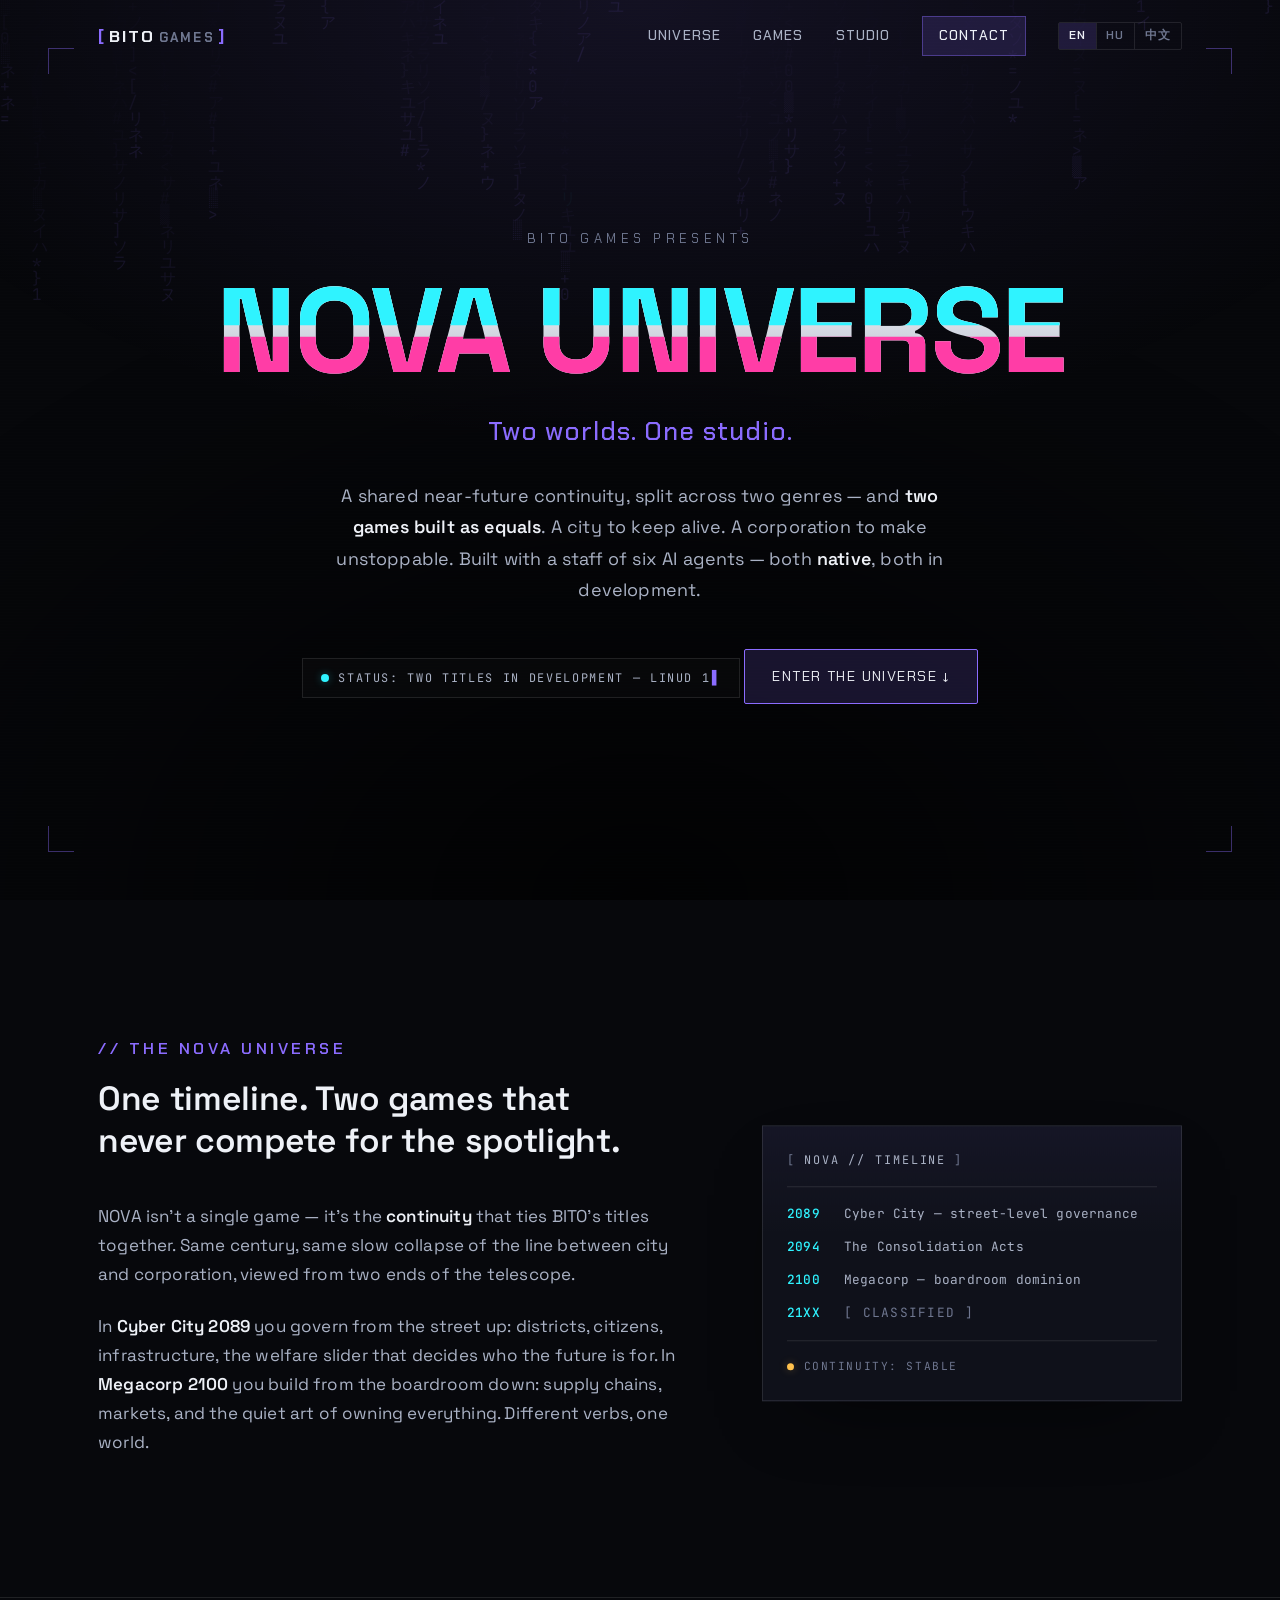
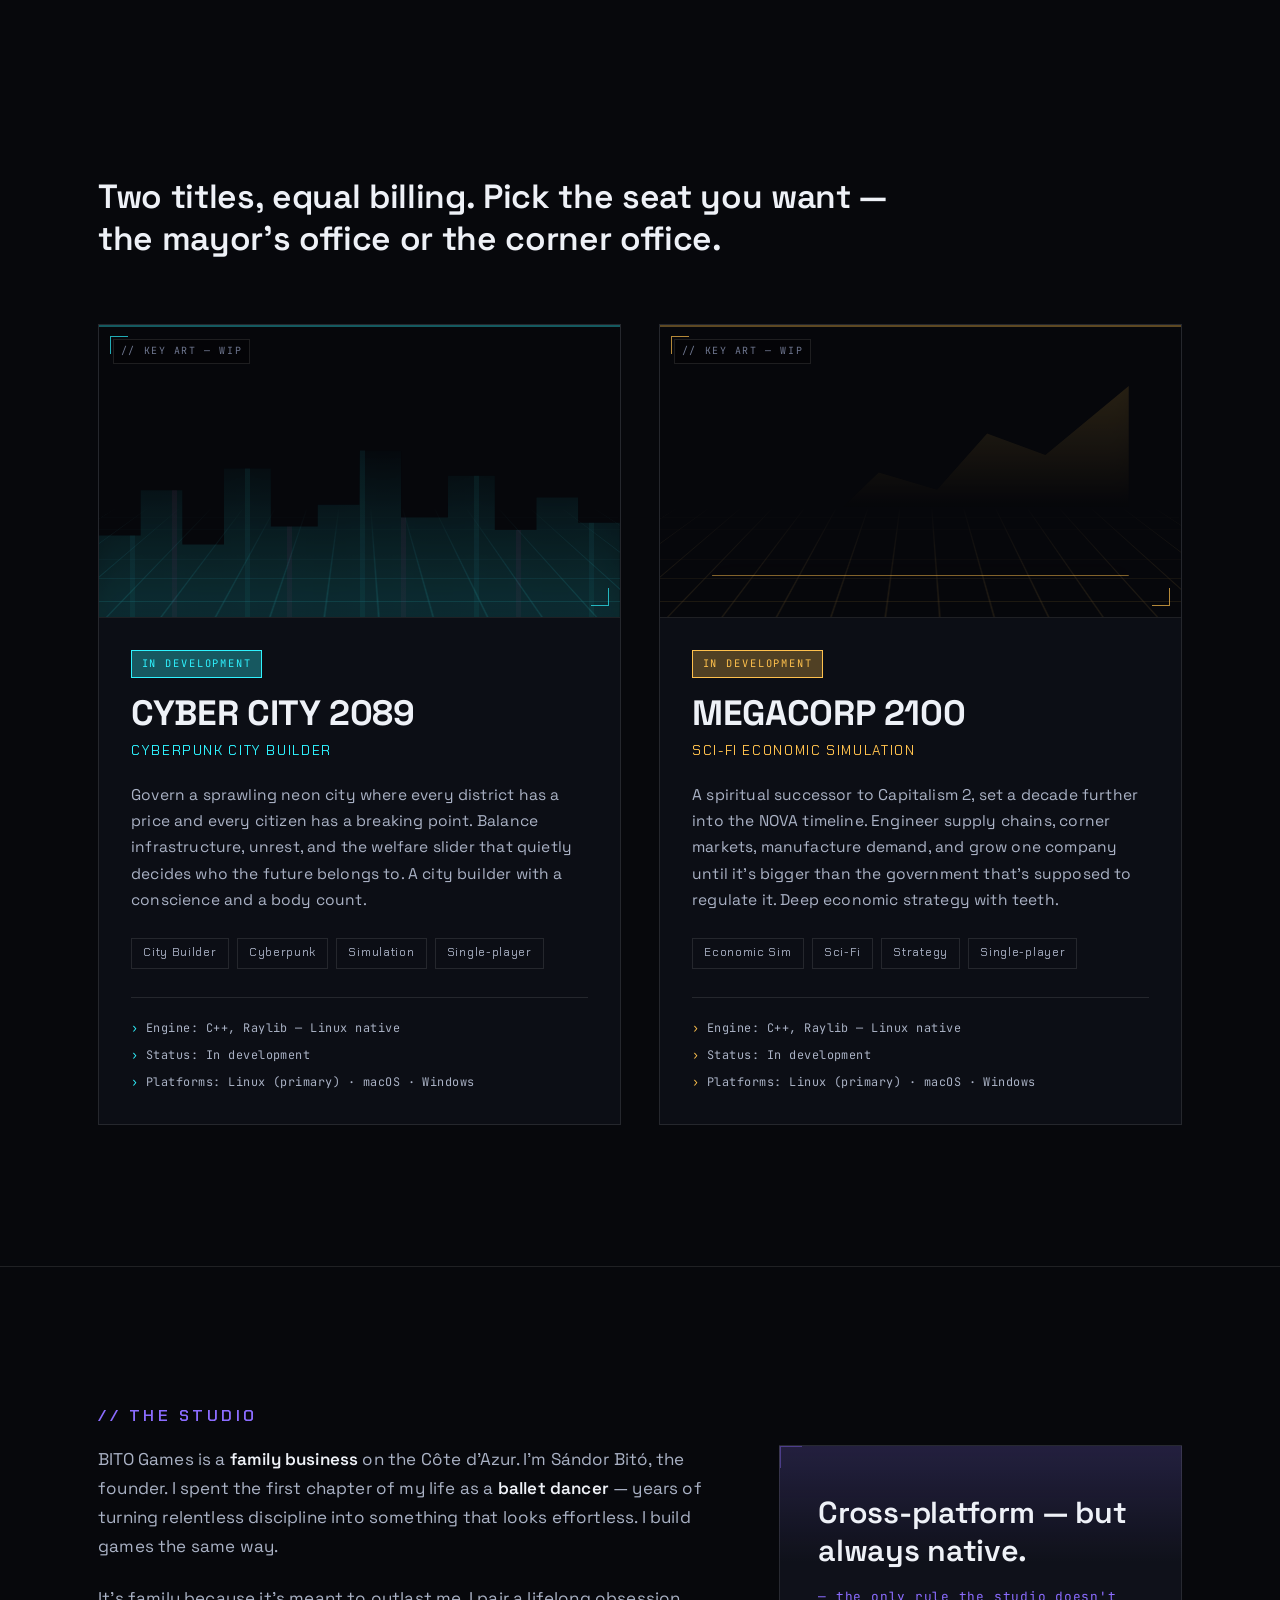
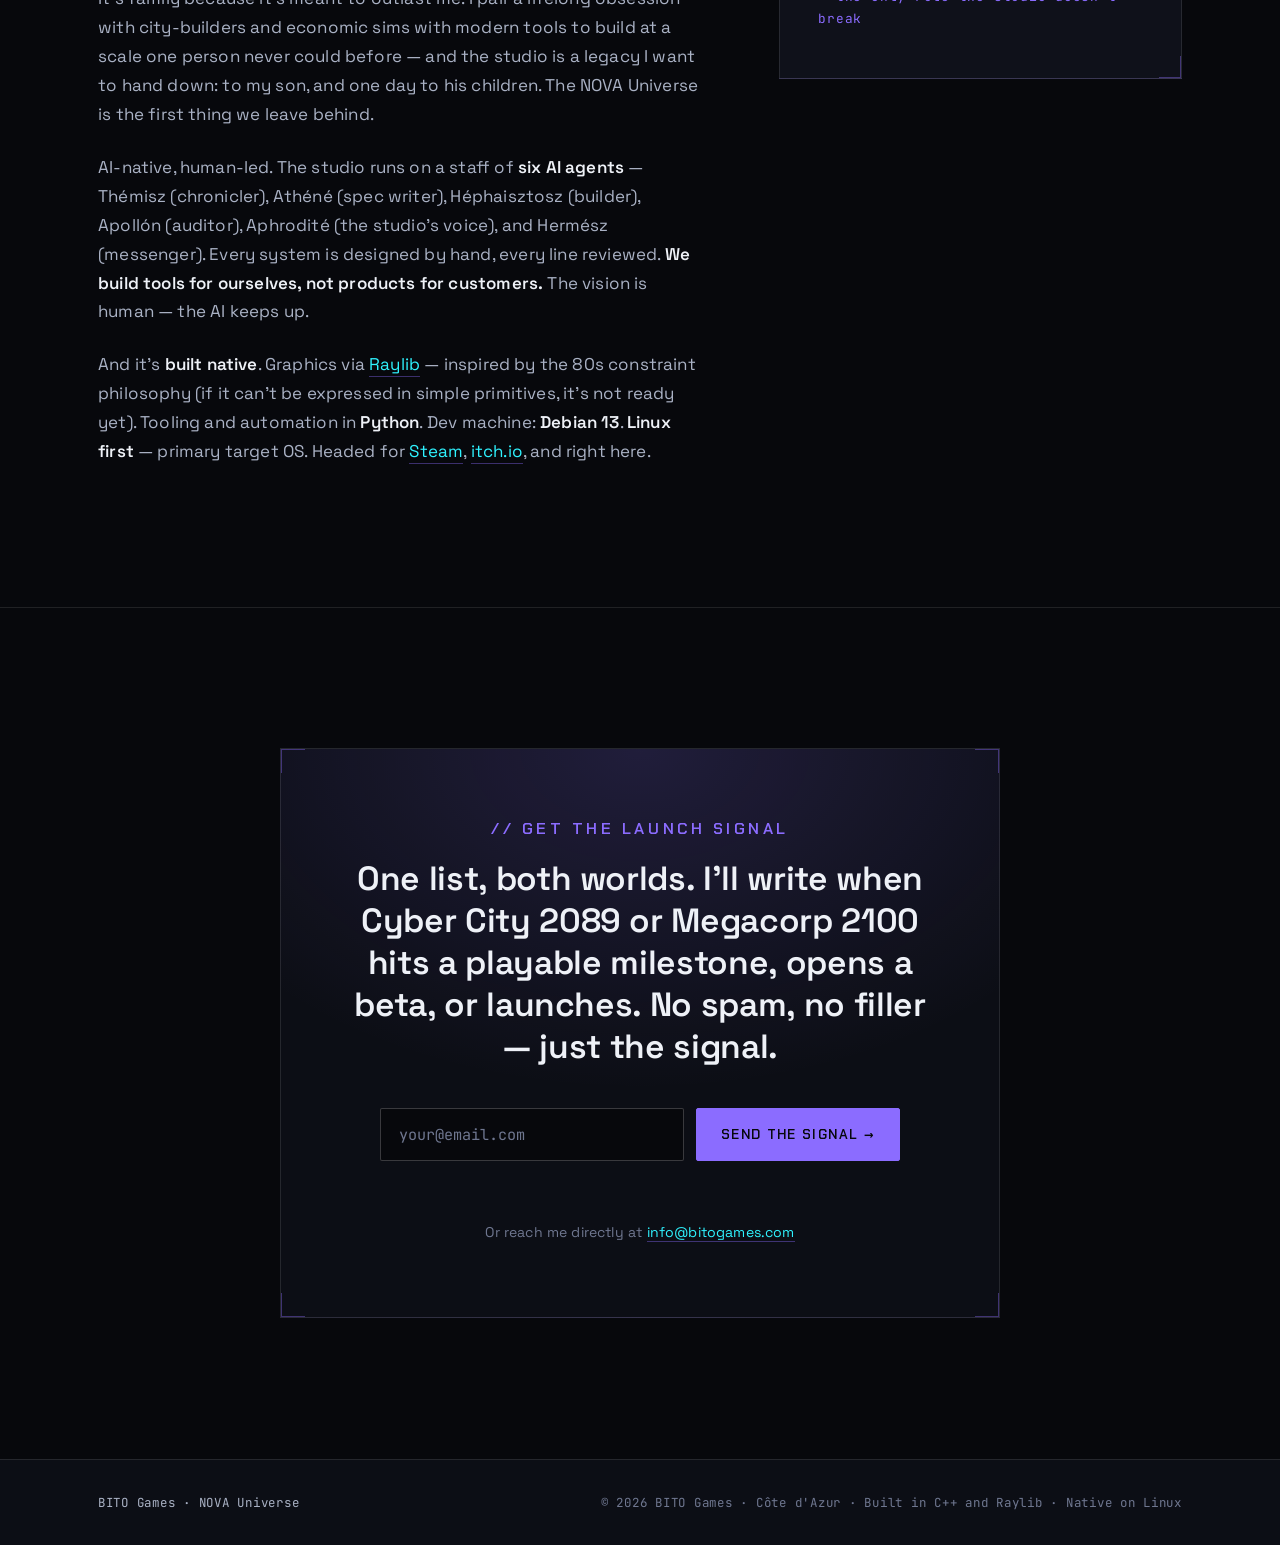
==== index.html @ 49ae8591 "v3: website copy refresh — Godot→Raylib/C++, AI staff, Linux-first, 3 languages. Aphrodité copy + Th" ====
<!DOCTYPE html>
<html lang="en">
<head>
  <meta charset="UTF-8">
  <meta name="viewport" content="width=device-width, initial-scale=1.0">
  <meta name="color-scheme" content="dark">
  <meta name="theme-color" content="#07080c">

  <title data-i18n="page.title">BITO Games — NOVA Universe · native city-building &amp; economic sims</title>
  <meta name="description" data-i18n="page.desc" data-i18n-attr="content:page.desc" content="BITO Games is a solo indie studio on the Côte d'Azur building the NOVA Universe — two near-future strategy games in development: Cyber City 2089, a cyberpunk city builder, and Megacorp 2100, a sci-fi economic simulation. Native for Linux and macOS, built in Godot.">

  <!-- Open Graph / social -->
  <meta property="og:type" content="website">
  <meta property="og:title" content="BITO Games — NOVA Universe">
  <meta property="og:description" content="Two near-future strategy games in development: Cyber City 2089 and Megacorp 2100. Native for Linux and macOS, built in Godot.">
  <meta property="og:locale" content="en">
  <meta name="twitter:card" content="summary_large_image">

  <!-- Fonts: Space Grotesk (display/body) + Chakra Petch (tech accents) + JetBrains Mono (data) -->
  <link rel="preconnect" href="https://fonts.googleapis.com">
  <link rel="preconnect" href="https://fonts.gstatic.com" crossorigin>
  <link href="https://fonts.googleapis.com/css2?family=Space+Grotesk:wght@400;500;600;700&family=Chakra+Petch:wght@400;500;600;700&family=JetBrains+Mono:wght@400;500;700&display=swap" rel="stylesheet">

  <link rel="stylesheet" href="style.css">
</head>
<body>
  <!-- Ambient matrix-rain canvas: low-opacity texture, gated by reduced-motion -->
  <canvas id="matrix-canvas" aria-hidden="true"></canvas>
  <div class="scanlines" aria-hidden="true"></div>
  <div class="vignette" aria-hidden="true"></div>

  <a class="skip-link" href="#games">Skip to games</a>

  <!-- ============================ NAV ============================ -->
  <header class="nav" id="nav">
    <div class="nav__inner">
      <a class="nav__brand" href="#top" aria-label="BITO Games — home">
        <span class="nav__brand-bracket">[</span><span class="nav__brand-name">BITO</span><span class="nav__brand-sub">GAMES</span><span class="nav__brand-bracket">]</span>
      </a>

      <nav class="nav__links" aria-label="Primary">
        <a href="#universe" data-i18n="nav.universe">Universe</a>
        <a href="#games" data-i18n="nav.games">Games</a>
        <a href="#studio" data-i18n="nav.studio">Studio</a>
        <a href="#contact" class="nav__cta" data-i18n="nav.contact">Contact</a>

        <div class="lang-switch" role="group" aria-label="Language">
          <button type="button" class="lang-switch__btn" data-lang="en" lang="en" aria-pressed="true">EN</button>
          <button type="button" class="lang-switch__btn" data-lang="hu" lang="hu" aria-pressed="false">HU</button>
          <button type="button" class="lang-switch__btn" data-lang="zh" lang="zh" aria-pressed="false">中文</button>
        </div>
      </nav>

      <button class="nav__toggle" id="nav-toggle" aria-label="Toggle menu" aria-expanded="false">
        <span></span><span></span><span></span>
      </button>
    </div>
  </header>

  <main id="top">

    <!-- ============================ HERO ============================ -->
    <section class="hero" id="hero">
      <div class="hero__frame" aria-hidden="true">
        <span class="bracket bracket--tl"></span>
        <span class="bracket bracket--tr"></span>
        <span class="bracket bracket--bl"></span>
        <span class="bracket bracket--br"></span>
      </div>

      <div class="hero__inner">
        <p class="hero__presents reveal" data-i18n="hero.presents">BITO Games presents</p>

        <h1 class="hero__title reveal" data-glitch="NOVA UNIVERSE" data-i18n="hero.title">NOVA UNIVERSE</h1>

        <p class="hero__subtitle reveal" data-i18n="hero.subtitle">Two worlds. One studio.</p>

        <p class="hero__tagline reveal" data-i18n="hero.tagline.html">A shared near-future continuity, split across two genres — and <strong>two games built as equals</strong>. A city to keep alive. A corporation to make unstoppable. Both <strong>native</strong>, both in development.</p>

        <div class="hero__status reveal" role="status">
          <span class="hero__status-dot" aria-hidden="true"></span>
          <span class="hero__status-text" id="hero-status" data-i18n="hero.status" data-typewriter>STATUS: TWO TITLES IN DEVELOPMENT — LINUX NATIVE</span>
        </div>

        <a href="#universe" class="hero__cta reveal" data-i18n="hero.cta">Enter the universe ↓</a>
      </div>
    </section>

    <!-- ============================ UNIVERSE ============================ -->
    <section class="universe section" id="universe">
      <div class="section__inner universe__inner">
        <div class="universe__copy">
          <h2 class="section__title reveal" data-i18n="universe.title">// THE NOVA UNIVERSE</h2>
          <p class="section__intro reveal" data-i18n="universe.intro">One timeline. Two games that never compete for the spotlight.</p>
          <p class="prose reveal" data-i18n="universe.p1.html">NOVA isn't a single game — it's the <strong>continuity</strong> that ties BITO's titles together. Same century, same slow collapse of the line between city and corporation, viewed from two ends of the telescope.</p>
          <p class="prose reveal" data-i18n="universe.p2.html">In <strong>Cyber City 2089</strong> you govern from the street up: districts, citizens, infrastructure, the welfare slider that decides who the future is for. In <strong>Megacorp 2100</strong> you build from the boardroom down: supply chains, markets, and the quiet art of owning everything. Different verbs, one world.</p>
        </div>

        <!-- Diegetic data panel — the NOVA timeline, parallax target -->
        <aside class="universe__panel reveal" data-parallax="0.18" aria-hidden="true">
          <div class="panel">
            <div class="panel__head">
              <span class="panel__bracket">[</span>
              <span class="panel__title">NOVA // TIMELINE</span>
              <span class="panel__bracket">]</span>
            </div>
            <ul class="panel__rows">
              <li><span class="panel__year">2089</span><span class="panel__entry">Cyber City — street-level governance</span></li>
              <li><span class="panel__year">2094</span><span class="panel__entry">The Consolidation Acts</span></li>
              <li><span class="panel__year">2100</span><span class="panel__entry">Megacorp — boardroom dominion</span></li>
              <li><span class="panel__year">21XX</span><span class="panel__entry">[ CLASSIFIED ]</span></li>
            </ul>
            <div class="panel__foot">
              <span class="panel__pulse"></span>
              <span>CONTINUITY: STABLE</span>
            </div>
          </div>
        </aside>
      </div>
    </section>

    <!-- ============================ GAMES ============================ -->
    <section class="games section" id="games">
      <div class="section__inner">
        <header class="games__header">
          <h2 class="section__title reveal" data-i18n="games.title">// IN DEVELOPMENT</h2>
          <p class="section__intro reveal" data-i18n="games.intro">Two titles, equal billing. Pick the seat you want — the mayor's office or the corner office.</p>
        </header>

        <div class="games__grid">

          <!-- ----- CYBER CITY 2089 ----- -->
          <article class="card card--cyber reveal" tabindex="0">
            <div class="card__keyart" aria-hidden="true">
              <div class="card__keyart-grid"></div>
              <div class="card__keyart-skyline"></div>
              <span class="card__keyart-tag">// KEY ART — WIP</span>
              <span class="bracket bracket--tl"></span>
              <span class="bracket bracket--br"></span>
            </div>

            <div class="card__body">
              <span class="card__badge" data-i18n="games.cybercity.badge">IN DEVELOPMENT</span>
              <h3 class="card__title" data-i18n="games.cybercity.title">CYBER CITY 2089</h3>
              <p class="card__subtitle" data-i18n="games.cybercity.subtitle">Cyberpunk City Builder</p>
              <p class="card__desc" data-i18n="games.cybercity.desc">Govern a sprawling neon city where every district has a price and every citizen has a breaking point. Balance infrastructure, unrest, and the welfare slider that quietly decides who the future belongs to. A city builder with a conscience and a body count.</p>

              <ul class="card__tags">
                <li data-i18n="games.cybercity.tag1">City Builder</li>
                <li data-i18n="games.cybercity.tag2">Cyberpunk</li>
                <li data-i18n="games.cybercity.tag3">Simulation</li>
                <li data-i18n="games.cybercity.tag4">Single-player</li>
              </ul>

              <dl class="card__meta">
                <div class="card__meta-row"><span data-i18n="games.cybercity.meta.engine">Engine: Godot 4</span></div>
                <div class="card__meta-row"><span data-i18n="games.cybercity.meta.status">Status: In development</span></div>
                <div class="card__meta-row"><span data-i18n="games.cybercity.meta.platforms">Platforms: Linux · macOS (native)</span></div>
              </dl>
            </div>
          </article>

          <!-- ----- MEGACORP 2100 ----- -->
          <article class="card card--corp reveal" tabindex="0">
            <div class="card__keyart" aria-hidden="true">
              <div class="card__keyart-grid"></div>
              <div class="card__keyart-graph"></div>
              <span class="card__keyart-tag">// KEY ART — WIP</span>
              <span class="bracket bracket--tl"></span>
              <span class="bracket bracket--br"></span>
            </div>

            <div class="card__body">
              <span class="card__badge" data-i18n="games.megacorp.badge">IN DEVELOPMENT</span>
              <h3 class="card__title" data-i18n="games.megacorp.title">MEGACORP 2100</h3>
              <p class="card__subtitle" data-i18n="games.megacorp.subtitle">Sci-Fi Economic Simulation</p>
              <p class="card__desc" data-i18n="games.megacorp.desc">A spiritual successor to Capitalism 2, set a decade further into the NOVA timeline. Engineer supply chains, corner markets, manufacture demand, and grow one company until it's bigger than the government that's supposed to regulate it. Deep economic strategy with teeth.</p>

              <ul class="card__tags">
                <li data-i18n="games.megacorp.tag1">Economic Sim</li>
                <li data-i18n="games.megacorp.tag2">Sci-Fi</li>
                <li data-i18n="games.megacorp.tag3">Strategy</li>
                <li data-i18n="games.megacorp.tag4">Single-player</li>
              </ul>

              <dl class="card__meta">
                <div class="card__meta-row"><span data-i18n="games.megacorp.meta.engine">Engine: Godot 4</span></div>
                <div class="card__meta-row"><span data-i18n="games.megacorp.meta.status">Status: In development</span></div>
                <div class="card__meta-row"><span data-i18n="games.megacorp.meta.platforms">Platforms: Linux · macOS (native)</span></div>
              </dl>
            </div>
          </article>

        </div>
      </div>
    </section>

    <!-- ============================ STUDIO ============================ -->
    <section class="studio section" id="studio">
      <div class="section__inner studio__inner">
        <h2 class="section__title reveal" data-i18n="studio.title">// THE STUDIO</h2>

        <div class="studio__grid">
          <div class="studio__copy">
            <p class="prose reveal" data-i18n="studio.p1.html">BITO Games is a <strong>family business</strong> on the Côte d'Azur. I'm Sándor Bitó, the founder. I spent the first chapter of my life as a <strong>ballet dancer</strong> — years of turning relentless discipline into something that looks effortless. I build games the same way.</p>
            <p class="prose reveal" data-i18n="studio.p2.html">It's family because it's meant to outlast me. I pair a lifelong obsession with city-builders and economic sims with modern tools to build at a scale one person never could before — and the studio is a legacy I want to hand down: to my son, and one day to his. The NOVA Universe is the first thing we leave behind.</p>
            <p class="prose prose--accent reveal" data-i18n="studio.ai.html">AI-native, human-led. <strong>Every system is designed by hand, every line reviewed.</strong> The vision is human — the AI just keeps up.</p>
            <p class="prose reveal" data-i18n="studio.p3.html">And it's <strong>built native</strong>. Core engine is <a href="https://godotengine.org" target="_blank" rel="noopener">Godot 4</a>, compiled for the platforms I actually use — <strong>Linux and macOS</strong> as first-class citizens, not afterthoughts. No web wrappers. No lowest-common-denominator ports. Headed for <a href="https://store.steampowered.com" target="_blank" rel="noopener">Steam</a>, <a href="https://itch.io" target="_blank" rel="noopener">itch.io</a>, and right here.</p>
          </div>

          <figure class="studio__quote reveal">
            <span class="bracket bracket--tl" aria-hidden="true"></span>
            <span class="bracket bracket--br" aria-hidden="true"></span>
            <blockquote data-i18n="studio.quote">Cross-platform — but always native.</blockquote>
            <figcaption data-i18n="studio.quote.attribution">— the only rule the studio doesn't break</figcaption>
          </figure>
        </div>
      </div>
    </section>

    <!-- ============================ SIGNUP / CONTACT ============================ -->
    <section class="signup section" id="contact">
      <div class="section__inner signup__inner reveal">
        <div class="signup__panel">
          <span class="bracket bracket--tl" aria-hidden="true"></span>
          <span class="bracket bracket--tr" aria-hidden="true"></span>
          <span class="bracket bracket--bl" aria-hidden="true"></span>
          <span class="bracket bracket--br" aria-hidden="true"></span>

          <h2 class="section__title" data-i18n="signup.title">// GET THE LAUNCH SIGNAL</h2>
          <p class="section__intro" data-i18n="signup.desc">One list, both worlds. I'll write when Cyber City 2089 or Megacorp 2100 hits a playable milestone, opens a beta, or launches. No spam, no filler — just the signal.</p>

          <form class="signup__form" id="signup-form" novalidate>
            <label class="visually-hidden" for="signup-email">Email address</label>
            <input
              class="signup__input"
              id="signup-email"
              type="email"
              name="email"
              autocomplete="email"
              required
              data-i18n-attr="placeholder:signup.email.placeholder"
              placeholder="your@email.com">
            <button class="signup__button" type="submit" data-i18n="signup.button">SEND THE SIGNAL →</button>
          </form>
          <p class="signup__msg" id="signup-msg" role="status" aria-live="polite"></p>

          <p class="signup__note" data-i18n="signup.note.html">Or reach me directly at <a href="mailto:info@bitogames.com">info@bitogames.com</a></p>
        </div>
      </div>
    </section>

  </main>

  <!-- ============================ FOOTER ============================ -->
  <footer class="footer">
    <div class="footer__inner">
      <span class="footer__tagline" data-i18n="footer.tagline">BITO Games · NOVA Universe</span>
      <span class="footer__copy" data-i18n="footer.copy">© 2026 BITO Games · Côte d'Azur · Built in C++ and Raylib · Native on Linux</span>
    </div>
  </footer>

  <script src="translations.js"></script>
  <script src="matrix.js" defer></script>
  <script src="script.js" defer></script>
</body>
</html>
---- style.css ----
/* =====================================================================
   BITO GAMES — NOVA UNIVERSE
   Synthesized direction — "Apple meets cyberpunk"
   Clean native-tech elegance: typography-led, generous whitespace,
   restrained accents, diegetic sci-fi UI frame, subtle live motion.
   Asymmetric editorial layout (timeline data panel, framed quote) does
   the brand work; a bordered hero CTA gives a strong primary action.
   Performance target: smooth on M1 / 8GB and low-end Linux.
   ===================================================================== */

/* -------------------------- DESIGN TOKENS -------------------------- */
:root {
  /* Backdrop — near-black, layered */
  --bg:            #07080c;
  --bg-raise:      #0c0e15;
  --bg-panel:      #0f111a;
  --line:          rgba(255, 255, 255, 0.10);
  --line-strong:   rgba(255, 255, 255, 0.20);

  /* Text — higher contrast than the old dim-green era */
  --text:          #eef1f7;
  --text-mid:      #aab2c5;
  --text-dim:      #6f7790;

  /* NOVA universe accent — electric violet (ties the header together) */
  --nova:          #8b6cff;
  --nova-soft:     rgba(139, 108, 255, 0.16);
  --nova-line:     rgba(139, 108, 255, 0.40);

  /* Cyber City 2089 — neon cyan/magenta */
  --cyber:         #2ff3ff;
  --cyber-2:       #ff3da6;
  --cyber-soft:    rgba(47, 243, 255, 0.12);
  --cyber-glow:    rgba(47, 243, 255, 0.32);

  /* Megacorp 2100 — cold corporate amber/gold */
  --corp:          #ffc14d;
  --corp-2:        #ffe39a;
  --corp-soft:     rgba(255, 193, 77, 0.10);
  --corp-glow:     rgba(255, 193, 77, 0.28);

  /* Type */
  --font-display:  "Space Grotesk", "Helvetica Neue", Arial, sans-serif;
  --font-body:     "Space Grotesk", "Helvetica Neue", Arial, sans-serif;
  --font-mono:     "JetBrains Mono", "Chakra Petch", ui-monospace, "SFMono-Regular", Menlo, monospace;
  --font-tech:     "Chakra Petch", var(--font-mono);

  /* Rhythm */
  --maxw:          1180px;
  --gutter:        clamp(1.25rem, 4vw, 3rem);
  --section-pad:   clamp(5rem, 11vw, 9rem);
  --radius:        2px;          /* sharp, diegetic — not pill-soft */

  --ease:          cubic-bezier(0.22, 1, 0.36, 1);
}

/* ---------------------------- RESET -------------------------------- */
*, *::before, *::after { box-sizing: border-box; }

html {
  scroll-behavior: smooth;
  -webkit-text-size-adjust: 100%;
}

body {
  margin: 0;
  min-height: 100vh;
  background: var(--bg);
  color: var(--text);
  font-family: var(--font-body);
  font-size: clamp(1rem, 0.96rem + 0.2vw, 1.0625rem);
  line-height: 1.7;
  font-weight: 400;
  letter-spacing: 0.01em;
  -webkit-font-smoothing: antialiased;
  -moz-osx-font-smoothing: grayscale;
  overflow-x: hidden;
}

img { max-width: 100%; display: block; }

a {
  color: var(--cyber);
  text-decoration: none;
  transition: color 0.25s var(--ease);
}
a:hover { color: var(--text); }

h1, h2, h3 {
  font-family: var(--font-display);
  font-weight: 700;
  line-height: 1.05;
  letter-spacing: -0.01em;
  margin: 0;
}

::selection { background: var(--nova); color: #fff; }

:focus-visible {
  outline: 2px solid var(--nova);
  outline-offset: 3px;
}

.visually-hidden,
.skip-link {
  position: absolute;
  width: 1px; height: 1px;
  padding: 0; margin: -1px;
  overflow: hidden;
  clip: rect(0 0 0 0);
  white-space: nowrap;
}
.skip-link:focus {
  position: fixed;
  top: 1rem; left: 1rem;
  width: auto; height: auto;
  clip: auto;
  z-index: 200;
  padding: 0.6rem 1rem;
  background: var(--nova);
  color: #fff;
  font-family: var(--font-tech);
}

/* ===================== AMBIENT BACKGROUND LAYERS ==================== */
#matrix-canvas {
  position: fixed;
  inset: 0;
  width: 100%;
  height: 100%;
  z-index: -3;
  opacity: 0.10;            /* ambient texture, NOT wallpaper */
  pointer-events: none;
}

/* faint scanlines — hint, not a 2014 hacker theme */
.scanlines {
  position: fixed;
  inset: 0;
  z-index: -2;
  pointer-events: none;
  background: repeating-linear-gradient(
    to bottom,
    rgba(255,255,255,0.018) 0px,
    rgba(255,255,255,0.018) 1px,
    transparent 1px,
    transparent 3px
  );
  mix-blend-mode: overlay;
}

/* radial vignette to focus the centre */
.vignette {
  position: fixed;
  inset: 0;
  z-index: -1;
  pointer-events: none;
  background:
    radial-gradient(120% 90% at 50% 0%, rgba(139,108,255,0.10), transparent 55%),
    radial-gradient(120% 120% at 50% 100%, rgba(0,0,0,0.65), transparent 60%);
}

/* ============================== NAV ================================ */
.nav {
  position: fixed;
  top: 0; left: 0; right: 0;
  z-index: 100;
  background: rgba(7, 8, 12, 0);
  border-bottom: 1px solid transparent;
  transition: background 0.35s var(--ease), border-color 0.35s var(--ease), backdrop-filter 0.35s var(--ease);
}
.nav.is-scrolled {
  background: rgba(7, 8, 12, 0.78);
  backdrop-filter: blur(14px) saturate(120%);
  -webkit-backdrop-filter: blur(14px) saturate(120%);
  border-bottom-color: var(--line);
}

.nav__inner {
  max-width: var(--maxw);
  margin: 0 auto;
  padding: 1rem var(--gutter);
  display: flex;
  align-items: center;
  justify-content: space-between;
  gap: 1.5rem;
}

.nav__brand {
  font-family: var(--font-tech);
  font-weight: 700;
  font-size: 1.05rem;
  letter-spacing: 0.12em;
  color: var(--text);
  display: inline-flex;
  align-items: baseline;
  gap: 0.18em;
}
.nav__brand:hover { color: var(--text); }
.nav__brand-bracket { color: var(--nova); }
.nav__brand-sub {
  color: var(--text-dim);
  font-size: 0.78em;
  margin-left: 0.1em;
}

.nav__links {
  display: flex;
  align-items: center;
  gap: clamp(1rem, 2.5vw, 2.25rem);
}
.nav__links a {
  font-family: var(--font-tech);
  font-size: 0.86rem;
  font-weight: 500;
  letter-spacing: 0.08em;
  text-transform: uppercase;
  color: var(--text-mid);
  position: relative;
  padding: 0.25rem 0;
}
.nav__links a::after {
  content: "";
  position: absolute;
  left: 0; bottom: -2px;
  width: 100%;
  height: 1px;
  background: var(--nova);
  transform: scaleX(0);
  transform-origin: left;
  transition: transform 0.3s var(--ease);
}
.nav__links a:hover { color: var(--text); }
.nav__links a:hover::after { transform: scaleX(1); }

.nav__cta {
  border: 1px solid var(--nova-line);
  padding: 0.45rem 1rem !important;
  color: var(--text) !important;
  background: var(--nova-soft);
}
.nav__cta::after { display: none; }
.nav__cta:hover {
  background: var(--nova);
  border-color: var(--nova);
  color: #fff !important;
}

.nav__toggle {
  display: none;
  flex-direction: column;
  justify-content: center;
  gap: 5px;
  width: 40px; height: 40px;
  background: none;
  border: 1px solid var(--line);
  cursor: pointer;
  padding: 0 9px;
}
.nav__toggle span {
  display: block;
  height: 2px;
  background: var(--text);
  transition: transform 0.3s var(--ease), opacity 0.2s var(--ease);
}
.nav__toggle[aria-expanded="true"] span:nth-child(1) { transform: translateY(7px) rotate(45deg); }
.nav__toggle[aria-expanded="true"] span:nth-child(2) { opacity: 0; }
.nav__toggle[aria-expanded="true"] span:nth-child(3) { transform: translateY(-7px) rotate(-45deg); }

/* ---- Language switcher (segmented EN / HU / 中文) ---- */
.lang-switch {
  display: inline-flex;
  align-items: stretch;
  border: 1px solid var(--line);
  border-radius: var(--radius);
  overflow: hidden;
}
.lang-switch__btn {
  font-family: var(--font-tech);
  font-size: 0.74rem;
  font-weight: 600;
  letter-spacing: 0.08em;
  line-height: 1;
  color: var(--text-dim);
  background: none;
  border: 0;
  border-left: 1px solid var(--line);
  padding: 0.42rem 0.62rem;
  cursor: pointer;
  transition: color 0.25s var(--ease), background 0.25s var(--ease);
}
.lang-switch__btn:first-child { border-left: 0; }
.lang-switch__btn:hover { color: var(--text); }
.lang-switch__btn.is-active {
  color: var(--text);
  background: var(--nova-soft);
}
.lang-switch__btn:focus-visible {
  outline: 2px solid var(--nova);
  outline-offset: -2px;
}

/* ============================= HERO ================================ */
.hero {
  position: relative;
  min-height: 100svh;
  display: flex;
  align-items: center;
  justify-content: center;
  padding: 7rem var(--gutter) 5rem;
  text-align: center;
  overflow: hidden;
}

/* corner brackets framing the whole hero */
.hero__frame {
  position: absolute;
  inset: clamp(1.25rem, 4vw, 3rem);
  pointer-events: none;
}

.bracket {
  position: absolute;
  width: 26px; height: 26px;
  border-color: var(--nova-line);
  border-style: solid;
  border-width: 0;
}
.bracket--tl { top: 0; left: 0; border-top-width: 1px; border-left-width: 1px; }
.bracket--tr { top: 0; right: 0; border-top-width: 1px; border-right-width: 1px; }
.bracket--bl { bottom: 0; left: 0; border-bottom-width: 1px; border-left-width: 1px; }
.bracket--br { bottom: 0; right: 0; border-bottom-width: 1px; border-right-width: 1px; }

.hero__inner {
  position: relative;
  max-width: 880px;
}

.hero__presents {
  font-family: var(--font-tech);
  font-size: 0.82rem;
  letter-spacing: 0.34em;
  text-transform: uppercase;
  color: var(--text-dim);
  margin: 0 0 1.5rem;
}

.hero__title {
  font-size: clamp(2.8rem, 11vw, 7.5rem);
  font-weight: 700;
  letter-spacing: -0.02em;
  line-height: 0.95;
  margin: 0;
  background: linear-gradient(180deg, #fff 0%, var(--text-mid) 100%);
  -webkit-background-clip: text;
  background-clip: text;
  color: transparent;
  position: relative;
}

.hero__subtitle {
  font-family: var(--font-tech);
  font-weight: 500;
  font-size: clamp(1.1rem, 2.4vw, 1.6rem);
  letter-spacing: 0.04em;
  color: var(--nova);
  margin: 1.4rem 0 0;
}

.hero__tagline {
  max-width: 620px;
  margin: 1.6rem auto 0;
  color: var(--text-mid);
  font-size: clamp(1rem, 1.4vw, 1.15rem);
  line-height: 1.75;
}
.hero__tagline strong { color: var(--text); font-weight: 600; }

.hero__status {
  display: inline-flex;
  align-items: center;
  gap: 0.6rem;
  margin: 2.5rem 0 0;
  padding: 0.55rem 1.1rem;
  border: 1px solid var(--line);
  background: rgba(255,255,255,0.02);
  font-family: var(--font-mono);
  font-size: 0.74rem;
  letter-spacing: 0.14em;
  color: var(--text-mid);
  min-height: 1.4em;
}
.hero__status-dot {
  width: 8px; height: 8px;
  border-radius: 50%;
  background: var(--cyber);
  box-shadow: 0 0 8px var(--cyber-glow);
  animation: pulse 2.4s var(--ease) infinite;
}
.hero__status-text::after {
  content: "▋";
  margin-left: 2px;
  color: var(--nova);
  animation: blink 1.1s steps(1) infinite;
}
.hero__status-text.is-done::after { content: none; }

/* Hero CTA — a bordered button (strong primary affordance, synthesized
   from direction A) rather than a quiet underlined link. */
.hero__cta {
  display: inline-block;
  margin-top: 2.75rem;
  padding: 0.9rem 1.7rem;
  font-family: var(--font-tech);
  font-size: 0.9rem;
  letter-spacing: 0.1em;
  text-transform: uppercase;
  color: var(--text);
  border: 1px solid var(--nova);
  border-radius: var(--radius);
  background: var(--nova-soft);
  transition: color 0.25s var(--ease), background 0.25s var(--ease), box-shadow 0.25s var(--ease), transform 0.2s var(--ease);
}
.hero__cta:hover {
  color: #fff;
  background: rgba(139, 108, 255, 0.26);
  box-shadow: 0 0 28px -4px var(--nova);
  transform: translateY(-2px);
}
.hero__cta:active { transform: translateY(0); }

@keyframes pulse {
  0%, 100% { opacity: 1; transform: scale(1); }
  50%      { opacity: 0.45; transform: scale(0.8); }
}
@keyframes blink { 0%, 50% { opacity: 1; } 50.01%, 100% { opacity: 0; } }

/* ============================ SECTIONS ============================= */
.section { padding: var(--section-pad) 0; position: relative; }
.section + .section { border-top: 1px solid var(--line); }
.section__inner {
  max-width: var(--maxw);
  margin: 0 auto;
  padding: 0 var(--gutter);
}

.section__title {
  font-family: var(--font-tech);
  font-size: clamp(0.85rem, 1.4vw, 1rem);
  font-weight: 600;
  letter-spacing: 0.22em;
  text-transform: uppercase;
  color: var(--nova);
  margin: 0 0 1.25rem;
}

.section__intro {
  font-family: var(--font-display);
  font-size: clamp(1.35rem, 3.2vw, 2.1rem);
  font-weight: 600;
  line-height: 1.25;
  letter-spacing: -0.01em;
  color: var(--text);
  max-width: 24ch;
  margin: 0 0 2.5rem;
}

.prose {
  color: var(--text-mid);
  max-width: 56ch;
  margin: 0 0 1.5rem;
}
.prose:last-child { margin-bottom: 0; }
.prose strong { color: var(--text); font-weight: 600; }
.prose a {
  border-bottom: 1px solid var(--nova-line);
  padding-bottom: 1px;
}
.prose a:hover { border-color: var(--nova); }

/* ---------------------------- UNIVERSE ----------------------------- */
.universe__inner {
  display: grid;
  grid-template-columns: 1.4fr 1fr;
  gap: clamp(2.5rem, 6vw, 5rem);
  align-items: center;
}
.universe__intro { max-width: 30ch; }

.universe__panel { position: relative; }

.panel {
  position: relative;
  border: 1px solid var(--line);
  background:
    linear-gradient(180deg, rgba(139,108,255,0.05), transparent 40%),
    var(--bg-panel);
  padding: 1.5rem;
  font-family: var(--font-mono);
  box-shadow: 0 30px 80px -40px rgba(0,0,0,0.8);
}
.panel__head {
  display: flex;
  align-items: center;
  gap: 0.5rem;
  font-size: 0.74rem;
  letter-spacing: 0.16em;
  color: var(--nova);
  padding-bottom: 1rem;
  border-bottom: 1px solid var(--line);
}
.panel__bracket { color: var(--text-dim); }
.panel__title { color: var(--text-mid); }

.panel__rows {
  list-style: none;
  margin: 1rem 0;
  padding: 0;
  display: flex;
  flex-direction: column;
  gap: 0.7rem;
}
.panel__rows li {
  display: flex;
  gap: 1rem;
  font-size: 0.8rem;
  align-items: baseline;
}
.panel__year {
  color: var(--cyber);
  font-weight: 500;
  flex: 0 0 3.2em;
}
.panel__entry { color: var(--text-mid); }
.panel__rows li:last-child .panel__entry { color: var(--text-dim); letter-spacing: 0.1em; }

.panel__foot {
  display: flex;
  align-items: center;
  gap: 0.6rem;
  padding-top: 1rem;
  border-top: 1px solid var(--line);
  font-size: 0.7rem;
  letter-spacing: 0.14em;
  color: var(--text-dim);
}
.panel__pulse {
  width: 7px; height: 7px;
  border-radius: 50%;
  background: var(--corp);
  box-shadow: 0 0 8px var(--corp-glow);
  animation: pulse 2.8s var(--ease) infinite;
}

/* ----------------------------- GAMES ------------------------------- */
.games__header { margin-bottom: clamp(2.5rem, 6vw, 4rem); }
.games__header .section__intro { max-width: 38ch; }

.games__grid {
  display: grid;
  grid-template-columns: repeat(2, 1fr);   /* equal billing, no 'featured' */
  gap: clamp(1.5rem, 3vw, 2.5rem);
}

.card {
  --accent:      var(--nova);
  --accent-2:    var(--nova);
  --accent-glow: var(--nova-soft);
  position: relative;
  display: flex;
  flex-direction: column;
  border: 1px solid var(--line);
  background: var(--bg-raise);
  overflow: hidden;
  transition: transform 0.4s var(--ease), border-color 0.4s var(--ease), box-shadow 0.4s var(--ease);
  will-change: transform;
}
.card--cyber {
  --accent:      var(--cyber);
  --accent-2:    var(--cyber-2);
  --accent-glow: var(--cyber-glow);
}
.card--corp {
  --accent:      var(--corp);
  --accent-2:    var(--corp-2);
  --accent-glow: var(--corp-glow);
}

/* top accent rule that ignites on hover (synthesized from direction A) */
.card::before {
  content: "";
  position: absolute;
  inset: 0 0 auto 0;
  height: 2px;
  background: var(--accent);
  opacity: 0.35;
  transition: opacity 0.4s var(--ease);
  z-index: 4;
}
.card:hover::before,
.card:focus-within::before { opacity: 1; }

/* hover lift + ignite the card's signature accent (not a uniform green) */
.card:hover,
.card:focus-visible,
.card:focus-within {
  transform: translateY(-6px);
  border-color: var(--accent);
  box-shadow:
    0 24px 60px -28px rgba(0,0,0,0.9),
    0 0 0 1px var(--accent-glow),
    0 0 50px -10px var(--accent-glow);
  outline: none;
}

/* ---- key-art / screenshot slot ---- */
.card__keyart {
  position: relative;
  aspect-ratio: 16 / 9;
  background: #06070b;
  border-bottom: 1px solid var(--line);
  overflow: hidden;
}
.card__keyart-grid {
  position: absolute;
  inset: 0;
  background-image:
    linear-gradient(var(--accent-glow) 1px, transparent 1px),
    linear-gradient(90deg, var(--accent-glow) 1px, transparent 1px);
  background-size: 34px 34px;
  opacity: 0.35;
  transform: perspective(420px) rotateX(58deg) scale(1.6);
  transform-origin: bottom center;
  mask-image: linear-gradient(to top, #000 10%, transparent 75%);
  -webkit-mask-image: linear-gradient(to top, #000 10%, transparent 75%);
  transition: opacity 0.4s var(--ease);
}
.card:hover .card__keyart-grid,
.card:focus-within .card__keyart-grid { opacity: 0.6; }

/* Cyber City — neon skyline silhouette */
.card__keyart-skyline {
  position: absolute;
  left: 0; right: 0; bottom: 0;
  height: 62%;
  background:
    linear-gradient(180deg, transparent, var(--accent-glow) 130%),
    repeating-linear-gradient(90deg,
      transparent 0 6%,
      rgba(47,243,255,0.10) 6% 7%,
      transparent 7% 14%,
      rgba(255,61,166,0.10) 14% 15%,
      transparent 15% 22%);
  clip-path: polygon(
    0% 100%, 0% 55%, 8% 55%, 8% 30%, 16% 30%, 16% 60%, 24% 60%,
    24% 18%, 33% 18%, 33% 50%, 42% 50%, 42% 38%, 50% 38%, 50% 8%,
    58% 8%, 58% 45%, 67% 45%, 67% 22%, 76% 22%, 76% 52%, 84% 52%,
    84% 34%, 92% 34%, 92% 48%, 100% 48%, 100% 100%);
  opacity: 0.55;
  filter: drop-shadow(0 0 12px var(--accent-glow));
}

/* Megacorp — rising market graph */
.card__keyart-graph {
  position: absolute;
  inset: 12% 10% 14% 10%;
  background:
    linear-gradient(180deg, var(--accent-glow), transparent 70%);
  clip-path: polygon(
    0% 100%, 0% 82%, 14% 70%, 26% 78%, 40% 52%, 54% 60%,
    66% 34%, 80% 44%, 100% 12%, 100% 100%);
  opacity: 0.5;
  border-bottom: 1px solid var(--accent);
  filter: drop-shadow(0 0 10px var(--accent-glow));
}
.card__keyart-graph::after {
  content: "";
  position: absolute;
  top: 0; right: 0;
  width: 9px; height: 9px;
  border-radius: 50%;
  background: var(--accent);
  box-shadow: 0 0 12px var(--accent);
  transform: translate(-2px, -2px);
}

.card__keyart-tag {
  position: absolute;
  top: 0.85rem; left: 0.85rem;
  font-family: var(--font-mono);
  font-size: 0.62rem;
  letter-spacing: 0.16em;
  color: var(--text-dim);
  background: rgba(0,0,0,0.4);
  padding: 0.2rem 0.45rem;
  border: 1px solid var(--line);
}
.card__keyart .bracket { width: 18px; height: 18px; border-color: var(--accent); opacity: 0.7; }
.card__keyart .bracket--tl { top: 0.7rem; left: 0.7rem; }
.card__keyart .bracket--br { bottom: 0.7rem; right: 0.7rem; }

/* ---- card body ---- */
.card__body {
  padding: clamp(1.5rem, 2.5vw, 2.25rem);
  display: flex;
  flex-direction: column;
  flex: 1;
}

.card__badge {
  align-self: flex-start;
  font-family: var(--font-mono);
  font-size: 0.65rem;
  letter-spacing: 0.18em;
  color: var(--accent);
  border: 1px solid var(--accent);
  padding: 0.25rem 0.6rem;
  margin-bottom: 1.1rem;
  background: var(--accent-glow);
}

.card__title {
  font-size: clamp(1.6rem, 3.2vw, 2.2rem);
  letter-spacing: -0.01em;
  color: var(--text);
  margin: 0 0 0.4rem;
  transition: color 0.3s var(--ease), text-shadow 0.3s var(--ease);
}
.card:hover .card__title,
.card:focus-within .card__title {
  color: var(--accent);
  text-shadow: 0 0 22px var(--accent-glow);
}
.card__subtitle {
  font-family: var(--font-tech);
  font-size: 0.85rem;
  letter-spacing: 0.12em;
  text-transform: uppercase;
  color: var(--accent);
  margin: 0 0 1.25rem;
}
.card__desc {
  color: var(--text-mid);
  font-size: 0.97rem;
  line-height: 1.7;
  margin: 0 0 1.5rem;
}

.card__tags {
  list-style: none;
  margin: 0 0 1.75rem;
  padding: 0;
  display: flex;
  flex-wrap: wrap;
  gap: 0.5rem;
}
.card__tags li {
  font-family: var(--font-tech);
  font-size: 0.72rem;
  letter-spacing: 0.06em;
  color: var(--text-mid);
  border: 1px solid var(--line);
  padding: 0.3rem 0.7rem;
  transition: border-color 0.3s var(--ease), color 0.3s var(--ease);
}
.card:hover .card__tags li,
.card:focus-within .card__tags li { border-color: var(--line-strong); color: var(--text); }

.card__meta {
  margin: auto 0 0;
  padding-top: 1.25rem;
  border-top: 1px solid var(--line);
  display: flex;
  flex-direction: column;
  gap: 0.45rem;
}
.card__meta-row {
  font-family: var(--font-mono);
  font-size: 0.74rem;
  letter-spacing: 0.04em;
  color: var(--text-dim);
}
.card__meta-row span { color: var(--text-mid); }
.card__meta-row::before { content: "› "; color: var(--accent); }

/* ---------------------------- STUDIO ------------------------------- */
.studio__grid {
  display: grid;
  grid-template-columns: 1.5fr 1fr;
  gap: clamp(2.5rem, 6vw, 5rem);
  align-items: start;
}

.studio__quote {
  position: relative;
  margin: 0;
  padding: clamp(2rem, 4vw, 3rem) clamp(1.75rem, 3vw, 2.5rem);
  border: 1px solid var(--line);
  background:
    linear-gradient(180deg, var(--nova-soft), transparent 50%),
    var(--bg-panel);
}
.studio__quote .bracket { width: 22px; height: 22px; border-color: var(--nova-line); }
.studio__quote .bracket--tl { top: 0; left: 0; }
.studio__quote .bracket--br { bottom: 0; right: 0; }
.studio__quote blockquote {
  font-family: var(--font-display);
  font-size: clamp(1.4rem, 3vw, 1.9rem);
  font-weight: 600;
  line-height: 1.25;
  letter-spacing: -0.01em;
  color: var(--text);
  margin: 0 0 1rem;
}
.studio__quote figcaption {
  font-family: var(--font-mono);
  font-size: 0.8rem;
  letter-spacing: 0.06em;
  color: var(--nova);
}

/* ---------------------------- SIGNUP ------------------------------- */
.signup__inner { display: flex; justify-content: center; }
.signup__panel {
  position: relative;
  width: 100%;
  max-width: 720px;
  text-align: center;
  padding: clamp(2.5rem, 6vw, 4.5rem) clamp(1.75rem, 5vw, 4rem);
  border: 1px solid var(--line);
  background:
    radial-gradient(120% 100% at 50% 0%, var(--nova-soft), transparent 60%),
    var(--bg-raise);
}
.signup__panel .bracket { width: 24px; height: 24px; border-color: var(--nova-line); }
.signup__panel .section__title,
.signup__panel .section__intro { margin-left: auto; margin-right: auto; }
.signup__panel .section__intro { max-width: 46ch; }

.signup__form {
  display: flex;
  gap: 0.75rem;
  max-width: 520px;
  margin: 0 auto;
}
.signup__input {
  flex: 1;
  min-width: 0;
  font-family: var(--font-mono);
  font-size: 0.95rem;
  color: var(--text);
  background: var(--bg);
  border: 1px solid var(--line-strong);
  padding: 0.95rem 1.1rem;
  border-radius: var(--radius);
  transition: border-color 0.25s var(--ease), box-shadow 0.25s var(--ease);
}
.signup__input::placeholder { color: var(--text-dim); }
.signup__input:focus {
  outline: none;
  border-color: var(--nova);
  box-shadow: 0 0 0 1px var(--nova-line), 0 0 24px -8px var(--nova);
}
.signup__input.is-invalid { border-color: var(--cyber-2); }

.signup__button {
  font-family: var(--font-tech);
  font-size: 0.85rem;
  font-weight: 600;
  letter-spacing: 0.1em;
  white-space: nowrap;
  color: #07080c;
  background: var(--nova);
  border: 1px solid var(--nova);
  padding: 0.95rem 1.5rem;
  border-radius: var(--radius);
  cursor: pointer;
  transition: background 0.25s var(--ease), transform 0.2s var(--ease), box-shadow 0.25s var(--ease);
}
.signup__button:hover {
  background: #a48bff;
  box-shadow: 0 0 30px -6px var(--nova);
}
.signup__button:active { transform: translateY(1px); }

.signup__msg {
  min-height: 1.2em;
  margin: 1rem 0 0;
  font-family: var(--font-mono);
  font-size: 0.82rem;
  letter-spacing: 0.04em;
}
.signup__msg.is-ok { color: var(--cyber); }
.signup__msg.is-err { color: var(--cyber-2); }

.signup__note {
  margin: 1.75rem 0 0;
  font-size: 0.88rem;
  color: var(--text-dim);
}
.signup__note a { border-bottom: 1px solid var(--nova-line); }

/* ---------------------------- FOOTER ------------------------------- */
.footer {
  border-top: 1px solid var(--line);
  background: var(--bg-raise);
}
.footer__inner {
  max-width: var(--maxw);
  margin: 0 auto;
  padding: 2rem var(--gutter);
  display: flex;
  flex-wrap: wrap;
  gap: 1rem;
  justify-content: space-between;
  align-items: center;
  font-family: var(--font-mono);
  font-size: 0.78rem;
  letter-spacing: 0.06em;
  color: var(--text-dim);
}
.footer__tagline { color: var(--text-mid); }

/* ===================== MOTION: SCROLL REVEALS ====================== */
.reveal {
  opacity: 0;
  transform: translateY(22px);
  transition: opacity 0.7s var(--ease), transform 0.7s var(--ease);
  will-change: opacity, transform;
}
.reveal.is-in {
  opacity: 1;
  transform: none;
}

/* ===================== GLITCH (rare, interaction-tied) ============= */
.hero__title[data-glitch].is-glitching::before,
.hero__title[data-glitch].is-glitching::after {
  content: attr(data-glitch);
  position: absolute;
  inset: 0;
  background: linear-gradient(180deg, #fff, var(--text-mid));
  -webkit-background-clip: text;
  background-clip: text;
  color: transparent;
}
.hero__title[data-glitch].is-glitching::before {
  color: var(--cyber);
  -webkit-text-fill-color: var(--cyber);
  animation: glitch-x 0.32s steps(2) 1;
  clip-path: inset(0 0 55% 0);
}
.hero__title[data-glitch].is-glitching::after {
  color: var(--cyber-2);
  -webkit-text-fill-color: var(--cyber-2);
  animation: glitch-y 0.32s steps(2) 1;
  clip-path: inset(55% 0 0 0);
}
@keyframes glitch-x {
  0% { transform: translate(0,0); }
  50% { transform: translate(-3px, 1px); }
  100% { transform: translate(2px, -1px); }
}
@keyframes glitch-y {
  0% { transform: translate(0,0); }
  50% { transform: translate(3px, -1px); }
  100% { transform: translate(-2px, 1px); }
}

/* ============================ RESPONSIVE =========================== */
@media (max-width: 880px) {
  .nav__links {
    position: fixed;
    inset: 0 0 auto 0;
    top: 100%;
    flex-direction: column;
    align-items: flex-start;
    gap: 0;
    background: rgba(7,8,12,0.97);
    backdrop-filter: blur(16px);
    -webkit-backdrop-filter: blur(16px);
    border-bottom: 1px solid var(--line);
    padding: 0.5rem var(--gutter) 1.5rem;
    transform: translateY(-8px);
    opacity: 0;
    pointer-events: none;
    transition: opacity 0.3s var(--ease), transform 0.3s var(--ease);
  }
  .nav__links.is-open {
    opacity: 1;
    transform: none;
    pointer-events: auto;
  }
  .nav__links a {
    width: 100%;
    padding: 0.9rem 0;
    font-size: 1rem;
    border-bottom: 1px solid var(--line);
  }
  .nav__links a::after { display: none; }
  .nav__cta {
    margin-top: 1rem;
    width: 100%;
    text-align: center;
  }
  .nav__toggle { display: flex; }

  .lang-switch {
    margin-top: 1rem;
    align-self: flex-start;
  }
  .lang-switch__btn {
    font-size: 0.85rem;
    padding: 0.6rem 0.9rem;
  }

  .universe__inner,
  .studio__grid {
    grid-template-columns: 1fr;
  }
  .universe__panel { order: -1; }

  .games__grid {
    grid-template-columns: 1fr;   /* cards stack on mobile */
  }
}

@media (max-width: 480px) {
  .signup__form { flex-direction: column; }
  .signup__button { width: 100%; }
  .footer__inner { flex-direction: column; align-items: flex-start; text-align: left; }
}

/* ====================== REDUCED MOTION (gate all) ================== */
@media (prefers-reduced-motion: reduce) {
  html { scroll-behavior: auto; }
  *, *::before, *::after {
    animation-duration: 0.001ms !important;
    animation-iteration-count: 1 !important;
    transition-duration: 0.001ms !important;
  }
  .reveal { opacity: 1; transform: none; }
  .hero__status-dot,
  .panel__pulse { animation: none; }
  .hero__status-text::after { content: none; }
  .hero__cta:hover { transform: none; }
  .card:hover, .card:focus-within { transform: none; }
  #matrix-canvas { display: none; }
}
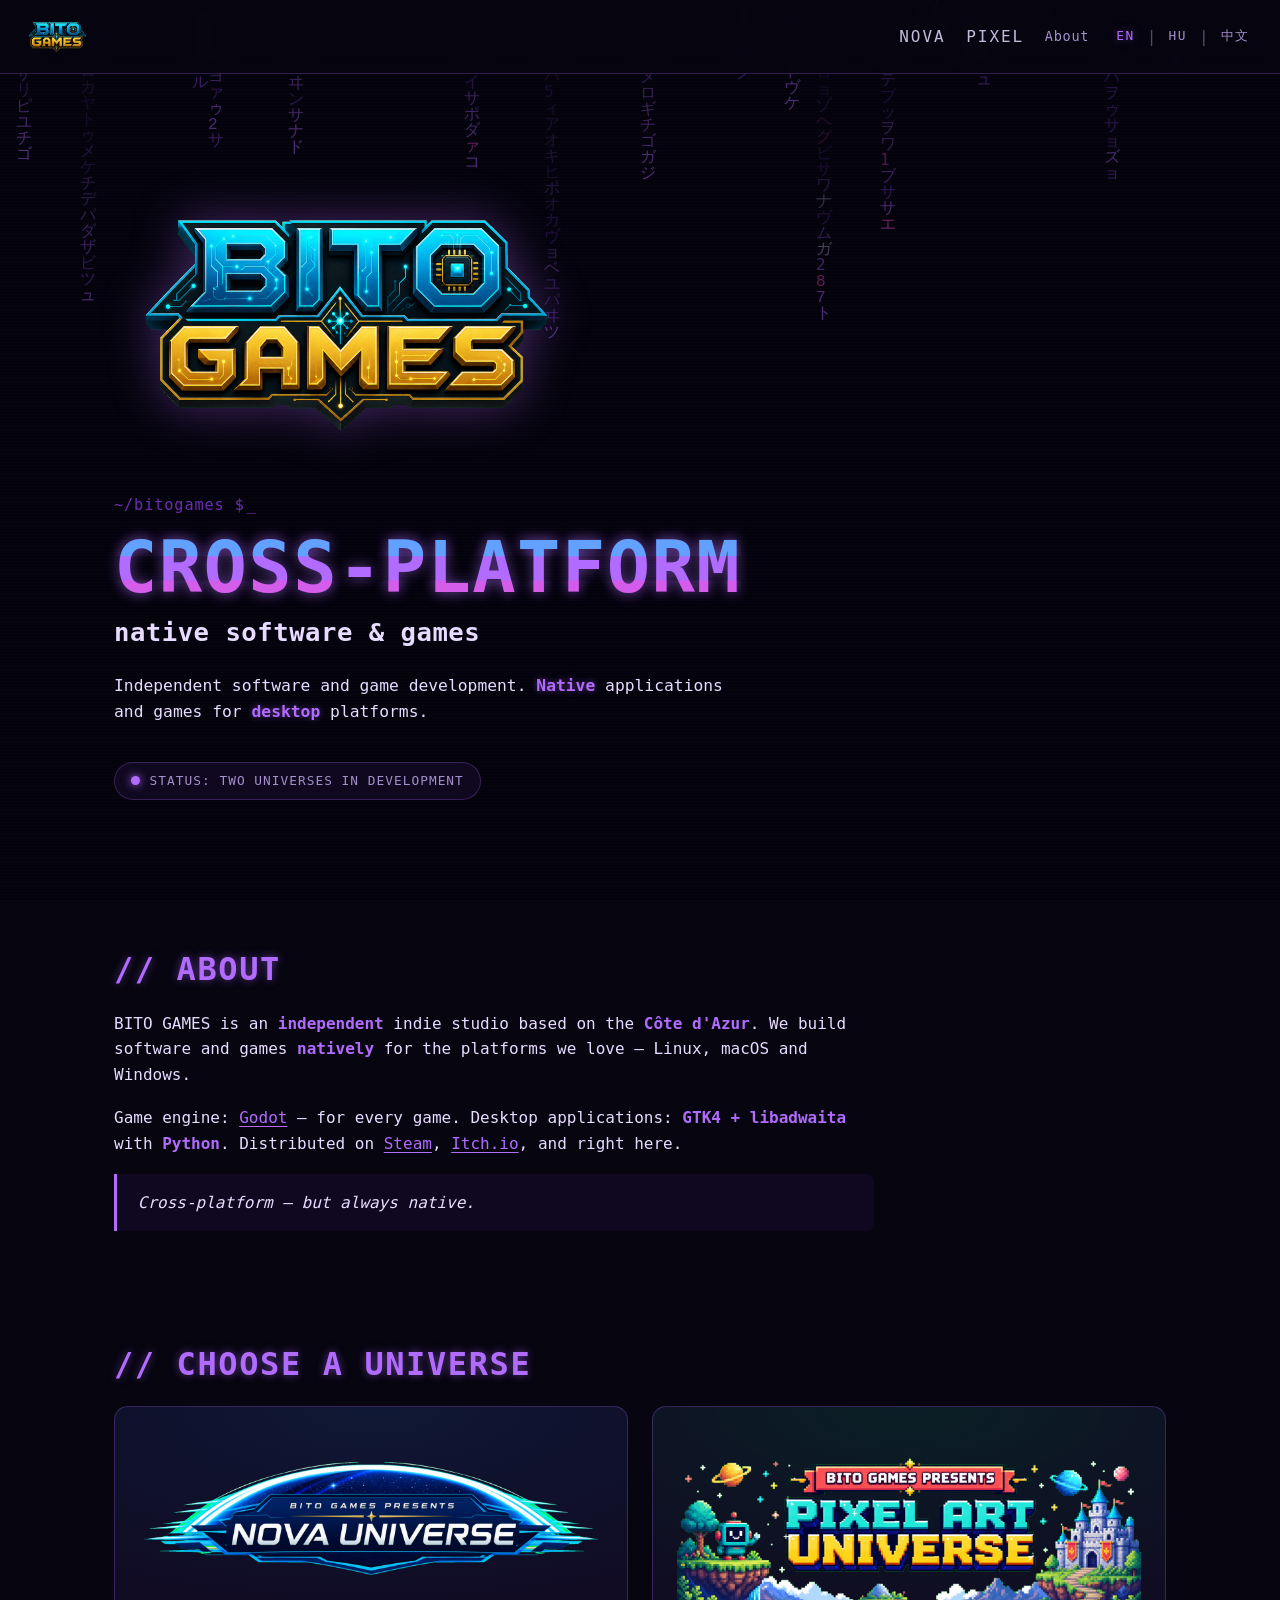
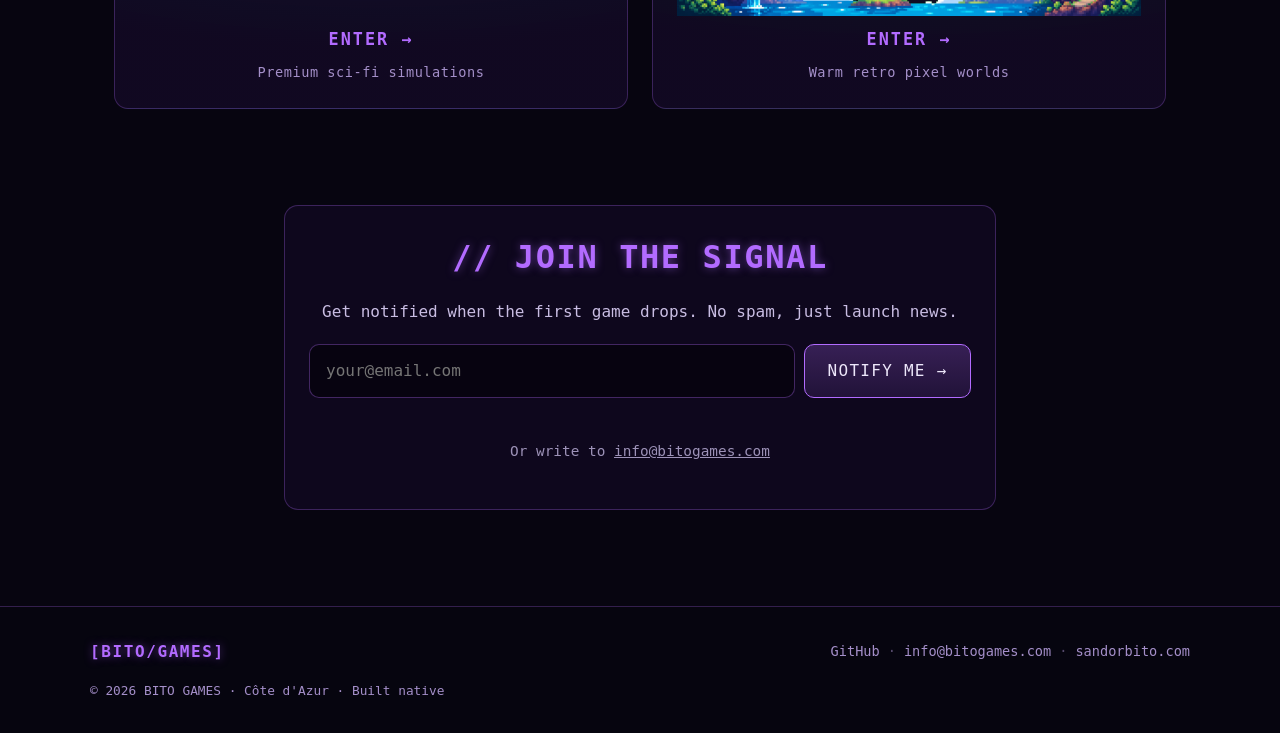
==== commit a364dad2: "Új bitogames.com: két univerzum + adat-vezérelt játék-kártyák - Megőrzött landing: matrix-eső (lilár" ====
--- a/index.html
+++ b/index.html
@@ -1,267 +1,1481 @@
 <!DOCTYPE html>
 <html lang="en">
 <head>
-  <meta charset="UTF-8">
-  <meta name="viewport" content="width=device-width, initial-scale=1.0">
-  <meta name="color-scheme" content="dark">
-  <meta name="theme-color" content="#07080c">
-
-  <title data-i18n="page.title">BITO Games — NOVA Universe · native city-building &amp; economic sims</title>
-  <meta name="description" data-i18n="page.desc" data-i18n-attr="content:page.desc" content="BITO Games is a solo indie studio on the Côte d'Azur building the NOVA Universe — two near-future strategy games in development: Cyber City 2089, a cyberpunk city builder, and Megacorp 2100, a sci-fi economic simulation. Native for Linux and macOS, built in Godot.">
-
-  <!-- Open Graph / social -->
-  <meta property="og:type" content="website">
-  <meta property="og:title" content="BITO Games — NOVA Universe">
-  <meta property="og:description" content="Two near-future strategy games in development: Cyber City 2089 and Megacorp 2100. Native for Linux and macOS, built in Godot.">
-  <meta property="og:locale" content="en">
-  <meta name="twitter:card" content="summary_large_image">
-
-  <!-- Fonts: Space Grotesk (display/body) + Chakra Petch (tech accents) + JetBrains Mono (data) -->
-  <link rel="preconnect" href="https://fonts.googleapis.com">
-  <link rel="preconnect" href="https://fonts.gstatic.com" crossorigin>
-  <link href="https://fonts.googleapis.com/css2?family=Space+Grotesk:wght@400;500;600;700&family=Chakra+Petch:wght@400;500;600;700&family=JetBrains+Mono:wght@400;500;700&display=swap" rel="stylesheet">
-
-  <link rel="stylesheet" href="style.css">
+  <meta charset="UTF-8" />
+  <meta name="viewport" content="width=device-width, initial-scale=1.0" />
+  <title>BITO GAMES — Independent software &amp; games studio</title>
+  <meta name="description" content="Independent software and game development studio. Native applications and games for desktop platforms — two universes: NOVA simulations and Pixel Art worlds." data-i18n-attr="content:page.desc" />
+  <meta name="theme-color" content="#070510" />
+  <meta name="referrer" content="strict-origin-when-cross-origin" />
+
+  <style>
+  /* ==================================================================
+     BITO GAMES — single-file SPA. All CSS + JS inline. Offline-safe.
+     ================================================================== */
+
+  /* ---------- reset ---------- */
+  *,*::before,*::after{ box-sizing:border-box; }
+  html{ -webkit-text-size-adjust:100%; }
+  body{ margin:0; }
+  img{ max-width:100%; height:auto; display:block; }
+  button{ font:inherit; color:inherit; }
+  a{ color:inherit; }
+
+  /* ---------- LANDING palette (:root scope) ---------- */
+  :root{
+    --violet-bright:#b26bff;
+    --violet-mid:#9a4dff;
+    --violet-dim:#6a2fb0;
+    --violet-dark:#2a1247;
+    --magenta:#ff4dd2;
+    --violet-glow:rgba(178,107,255,0.50);
+    --magenta-glow:rgba(255,77,210,0.45);
+    --bg:#070510;
+    --bg-soft:#0c0818;
+    --bg-panel:rgba(24,12,44,0.62);
+    --bg-panel-strong:rgba(30,16,56,0.85);
+    --border:rgba(178,107,255,0.26);
+    --border-strong:rgba(178,107,255,0.55);
+    --text:#e7dcff;
+    --text-dim:#a48fc9;
+    --warn:#ff4d6d;
+    --font-mono:'SFMono-Regular', ui-monospace, 'JetBrains Mono', 'DejaVu Sans Mono', 'Courier New', monospace;
+    --font-ui:system-ui, -apple-system, 'Segoe UI', Roboto, Helvetica, Arial, sans-serif;
+    --font-display:var(--font-mono);
+  }
+
+  html,body{ background:var(--bg); color:var(--text); }
+  body{
+    font-family:var(--font-mono);
+    line-height:1.6;
+    overflow-x:hidden;
+    min-height:100vh;
+  }
+
+  .sr-only{
+    position:absolute!important; width:1px; height:1px; padding:0; margin:-1px;
+    overflow:hidden; clip:rect(0,0,0,0); white-space:nowrap; border:0;
+  }
+
+  :focus-visible{ outline:2px solid var(--magenta); outline-offset:2px; }
+
+  /* ---------- shared background layers ---------- */
+  #matrix-canvas{
+    position:fixed; inset:0; width:100%; height:100%;
+    z-index:0; opacity:0.42; pointer-events:none;
+  }
+  .scanlines{
+    position:fixed; inset:0; z-index:1; pointer-events:none;
+    background:repeating-linear-gradient(
+      to bottom,
+      rgba(178,107,255,0.022) 0px,
+      rgba(178,107,255,0.022) 1px,
+      transparent 1px,
+      transparent 3px );
+  }
+  /* worlds paint an opaque backdrop so the purple rain reads only on landing */
+  body[data-view="nova"] #matrix-canvas,
+  body[data-view="pixel"] #matrix-canvas{ opacity:0; }
+  body[data-view="pixel"] .scanlines{ opacity:0; }
+
+  /* ================================================================
+     HEADER (shared, sticky)
+     ================================================================ */
+  .site-header{
+    position:sticky; top:0; z-index:100;
+    display:flex; justify-content:space-between; align-items:center; gap:1rem;
+    flex-wrap:wrap;
+    padding:0.9rem 1.5rem;
+    background:rgba(7,5,16,0.85);
+    backdrop-filter:blur(8px); -webkit-backdrop-filter:blur(8px);
+    border-bottom:1px solid var(--border);
+  }
+  body[data-view="nova"] .site-header{
+    background:rgba(5,7,13,0.88); border-bottom-color:rgba(127,149,179,0.22);
+  }
+  body[data-view="pixel"] .site-header{
+    background:#FFF7E6; border-bottom:3px solid #20143A;
+  }
+  .brand{ display:block; text-decoration:none; }
+  .brand-logo{ height:44px; width:auto; display:block; transition:filter .25s; }
+  .brand:hover .brand-logo,.brand:focus-visible .brand-logo{
+    filter:drop-shadow(0 0 8px var(--violet-glow));
+  }
+  body[data-view="pixel"] .brand-logo{ filter:drop-shadow(2px 2px 0 rgba(32,20,58,0.35)); }
+
+  .header-right{
+    display:flex; align-items:center; gap:1.2rem; flex-wrap:wrap;
+  }
+  .nav-scroll{ display:flex; align-items:center; gap:1.1rem; }
+  .nav-scroll a, .nav-home{
+    font-family:var(--font-mono); font-size:0.85rem; letter-spacing:0.05em;
+    text-decoration:none; color:var(--text-dim); background:none; border:none;
+    cursor:pointer; padding:0.3rem 0.1rem; transition:color .2s;
+  }
+  .nav-scroll a:hover, .nav-home:hover{ color:var(--violet-bright); }
+  body[data-view="pixel"] .nav-scroll a,
+  body[data-view="pixel"] .nav-home{ color:#4B3A6B; }
+  body[data-view="pixel"] .nav-scroll a:hover,
+  body[data-view="pixel"] .nav-home:hover{ color:#0E7E7E; }
+  body[data-view="nova"] .nav-home:hover{ color:#6fe9ff; }
+
+  /* home button only on world views; scroll-nav only on landing */
+  .nav-home{ display:none; }
+  body[data-view="nova"] .nav-home,
+  body[data-view="pixel"] .nav-home{ display:inline-block; }
+  body[data-view="nova"] .nav-scroll,
+  body[data-view="pixel"] .nav-scroll{ display:none; }
+
+  .lang-switch{ display:inline-flex; align-items:center; gap:0.35rem; }
+  .lang-sep{ color:var(--text-dim); opacity:0.5; }
+  .lang-btn{
+    font-family:var(--font-mono); font-size:0.8rem; letter-spacing:0.12em;
+    background:none; border:none; color:var(--text-dim); cursor:pointer;
+    padding:0.3rem 0.4rem; border-radius:4px; transition:color .2s, text-shadow .2s;
+  }
+  .lang-btn:hover{ color:var(--text); }
+  .lang-btn.is-active{ color:var(--violet-bright); text-shadow:0 0 8px var(--violet-glow); }
+  body[data-view="nova"] .lang-btn.is-active{ color:#6fe9ff; text-shadow:0 0 8px rgba(110,233,255,0.5); }
+  body[data-view="pixel"] .lang-btn{ color:#4B3A6B; }
+  body[data-view="pixel"] .lang-btn.is-active{ color:#0E7E7E; text-shadow:none; font-weight:700; }
+
+  @media (max-width:560px){
+    .site-header{ justify-content:center; }
+    .header-right{ width:100%; justify-content:space-between; }
+  }
+
+  /* ================================================================
+     VIEW ROUTER
+     ================================================================ */
+  main{ position:relative; z-index:2; }
+  .view{ display:none; }
+  .view.is-active{ display:block; }
+  .view--enter{ animation:viewEnter .32s ease-out; }
+  @keyframes viewEnter{
+    from{ opacity:0; transform:translateY(12px); }
+    to{ opacity:1; transform:none; }
+  }
+
+  /* ================================================================
+     LANDING — hero
+     ================================================================ */
+  .landing-hero{
+    min-height:calc(100vh - 72px);
+    display:flex; flex-direction:column; justify-content:center;
+    padding:3rem 1.5rem; max-width:1100px; margin:0 auto;
+  }
+  .hero-logo{
+    width:min(460px,72vw); height:auto; display:block; margin:0 0 1.5rem;
+    filter:drop-shadow(0 0 24px rgba(178,107,255,0.35));
+  }
+  .terminal-prefix{
+    font-family:var(--font-mono); color:var(--violet-dim);
+    font-size:0.95rem; letter-spacing:0.06em; margin-bottom:0.8rem;
+  }
+  .terminal-prefix::after{
+    content:"_"; margin-left:2px; animation:blink 1.1s steps(1) infinite;
+  }
+  @keyframes blink{ 50%{ opacity:0; } }
+
+  .hero-title{ margin:0 0 1.2rem; }
+  .hero-title .glitch{
+    position:relative; display:inline-block;
+    font:900 clamp(2rem,7vw,4.5rem)/1.05 var(--font-display);
+    letter-spacing:0.02em; color:var(--violet-bright);
+    text-shadow:0 0 14px var(--violet-glow); word-break:break-word;
+  }
+  .glitch::before,.glitch::after{
+    content:attr(data-text); position:absolute; left:0; top:0;
+    width:100%; overflow:hidden; opacity:0.45; pointer-events:none;
+  }
+  .glitch::before{ color:#00e5ff; clip-path:inset(0 0 66% 0); animation:glitchTop 2.6s infinite steps(2); }
+  .glitch::after{ color:var(--magenta); clip-path:inset(66% 0 0 0); animation:glitchBot 3.1s infinite steps(2); }
+  @keyframes glitchTop{ 0%,92%,100%{transform:none} 94%{transform:translate(-3px,-1px)} 96%{transform:translate(2px,1px)} }
+  @keyframes glitchBot{ 0%,90%,100%{transform:none} 93%{transform:translate(3px,1px)} 97%{transform:translate(-2px,-1px)} }
+  .hero-title-line2{
+    display:block; color:var(--text);
+    font-size:clamp(1rem,3vw,1.6rem); font-weight:700;
+    margin-top:0.4rem; text-shadow:none; letter-spacing:0.02em;
+  }
+  .hero-tagline{
+    color:var(--text); max-width:640px; margin:0 0 1.5rem; font-size:1.02rem;
+  }
+  .hero-tagline strong{ color:var(--violet-bright); text-shadow:0 0 6px var(--violet-glow); }
+  .hero-status{
+    display:inline-flex; align-items:center; gap:0.6rem;
+    font-family:var(--font-mono); font-size:0.8rem; letter-spacing:0.08em;
+    color:var(--text-dim);
+    border:1px solid var(--border); background:var(--bg-panel);
+    padding:0.5rem 1rem; border-radius:100px; align-self:flex-start;
+  }
+  .status-dot{
+    width:9px; height:9px; border-radius:50%; background:var(--violet-bright);
+    box-shadow:0 0 8px var(--violet-bright); animation:pulse 2.2s ease-in-out infinite;
+  }
+  @keyframes pulse{ 0%,100%{opacity:1;transform:scale(1)} 50%{opacity:0.45;transform:scale(0.8)} }
+
+  /* section titles (landing) */
+  .section-title{
+    font:700 clamp(1.4rem,3vw,2rem)/1.2 var(--font-display);
+    color:var(--violet-bright); letter-spacing:0.05em;
+    text-shadow:0 0 8px var(--violet-glow); margin:0 0 1.4rem;
+  }
+
+  /* ---------- landing ABOUT ---------- */
+  .about, .universes{ max-width:1100px; margin:0 auto; padding:3rem 1.5rem; }
+  .about-content{ max-width:760px; }
+  .about-content p{ margin:0 0 1.1rem; color:var(--text); }
+  .about-content a{ color:var(--violet-bright); text-decoration:underline; text-underline-offset:3px; }
+  .about-content strong{ color:var(--violet-bright); }
+  .about-philosophy{
+    border-left:3px solid var(--violet-bright);
+    background:var(--bg-panel); padding:1rem 1.3rem;
+    font-style:italic; color:var(--violet-mid); border-radius:0 8px 8px 0;
+  }
+
+  /* ---------- universe entry cards ---------- */
+  .universe-grid{ display:grid; grid-template-columns:1fr; gap:1.5rem; }
+  @media (min-width:860px){ .universe-grid{ grid-template-columns:1fr 1fr; } }
+  .universe-card{
+    position:relative; display:flex; flex-direction:column; align-items:center; gap:0.6rem;
+    padding:1.5rem; background:var(--bg-panel);
+    border:1px solid var(--border); border-radius:14px; cursor:pointer;
+    transition:transform .2s, border-color .3s, box-shadow .3s; overflow:hidden;
+    text-align:center; color:var(--text); font-family:var(--font-mono);
+  }
+  .universe-card--nova{ background:radial-gradient(120% 80% at 50% 0,rgba(30,60,120,0.35),var(--bg-panel)); }
+  .universe-card--pixel{ background:radial-gradient(120% 80% at 50% 0,rgba(20,90,90,0.30),var(--bg-panel)); }
+  .universe-banner{ width:100%; height:auto; max-width:640px; display:block; }
+  .universe-cta{
+    font-weight:700; letter-spacing:0.12em; font-size:1.05rem; color:var(--violet-bright);
+    transition:transform .2s, text-shadow .2s;
+  }
+  .universe-tagline{ font-size:0.85rem; color:var(--text-dim); letter-spacing:0.04em; }
+  .universe-card:hover, .universe-card:focus-visible{ transform:translateY(-5px); }
+  .universe-card--nova:hover, .universe-card--nova:focus-visible{
+    border-color:#6db0ff; box-shadow:0 0 34px rgba(90,150,255,0.30);
+  }
+  .universe-card--pixel:hover, .universe-card--pixel:focus-visible{
+    border-color:#3fd0c0; box-shadow:0 0 34px rgba(60,200,180,0.28);
+  }
+  .universe-card:hover .universe-cta{ transform:translateX(4px); text-shadow:0 0 10px var(--violet-glow); }
+
+  /* ================================================================
+     LANDING footer
+     ================================================================ */
+  .site-footer{
+    position:relative; z-index:2;
+    border-top:1px solid var(--border);
+    padding:2rem 1.5rem; margin-top:2rem;
+    background:rgba(7,5,16,0.6);
+  }
+  body[data-view="pixel"] .site-footer{ display:none; }
+  .footer-inner{
+    max-width:1100px; margin:0 auto; display:flex; flex-wrap:wrap;
+    gap:1rem 1.5rem; align-items:center; justify-content:space-between;
+  }
+  .footer-logo{
+    font-family:var(--font-display); font-weight:700; letter-spacing:0.1em;
+    color:var(--violet-bright); text-shadow:0 0 8px var(--violet-glow);
+  }
+  .footer-links{ display:flex; flex-wrap:wrap; gap:0.5rem; align-items:center; font-size:0.85rem; }
+  .footer-links a{ color:var(--text-dim); text-decoration:none; }
+  .footer-links a:hover{ color:var(--violet-bright); }
+  .footer-links .sep{ color:var(--text-dim); opacity:0.5; }
+  .footer-copy{ font-size:0.8rem; color:var(--text-dim); width:100%; }
+
+  /* ================================================================
+     NOVA UNIVERSE  (scoped under .view-nova)
+     ================================================================ */
+  .view-nova{
+    --nv-bg:#05070d; --nv-bg-2:#0a1120; --nv-bg-3:#0f1a2e; --nv-void:#02040a;
+    --nv-steel:#7f95b3; --nv-steel-lt:#c3d2e8; --nv-ice:#e8f0ff;
+    --nv-blue:#4ea8ff; --nv-blue-deep:#1c5fd6; --nv-cyan:#6fe9ff;
+    --nv-gold:#e9c46a; --nv-gold-lt:#ffe9a8; --nv-gold-deep:#b8862f;
+    --nv-dev:#6fe9ff; --nv-soon:var(--nv-steel);
+    --nv-line:rgba(127,149,179,0.22); --nv-line-str:rgba(110,233,255,0.45);
+    --nv-glow-blue:rgba(78,168,255,0.35); --nv-glow-gold:rgba(233,196,106,0.30);
+    --nv-panel:rgba(12,20,38,0.72); --nv-panel-str:rgba(15,26,46,0.90);
+    --nv-font-display:ui-monospace, "SFMono-Regular", "Cascadia Mono", "Segoe UI Mono", "Roboto Mono", Menlo, Consolas, monospace;
+    --nv-font-body:system-ui, -apple-system, "Segoe UI", Roboto, Helvetica, Arial, sans-serif;
+    position:relative; background:var(--nv-bg); color:var(--nv-steel-lt); min-height:100vh;
+    font-family:var(--nv-font-body);
+  }
+  #nv-stars{ position:fixed; inset:0; z-index:-2; pointer-events:none; }
+  .view-nova::before{
+    content:""; position:fixed; inset:0; z-index:-1; pointer-events:none;
+    background:
+      radial-gradient(1200px 700px at 78% -10%, rgba(28,95,214,0.20), transparent 60%),
+      radial-gradient(900px 600px at 12% 110%, rgba(233,196,106,0.07), transparent 55%),
+      radial-gradient(1000px 1000px at 50% 40%, transparent 55%, rgba(2,4,10,0.85) 100%);
+  }
+
+  .nv-topbar{
+    display:flex; justify-content:space-between; align-items:center; gap:0.6rem;
+    padding:0.9rem clamp(1rem,4vw,2.5rem);
+    border-bottom:1px solid var(--nv-line);
+    backdrop-filter:blur(6px); -webkit-backdrop-filter:blur(6px);
+    background:rgba(5,7,13,0.6);
+  }
+  .nv-back{
+    font-family:var(--nv-font-display); font-size:0.8rem; letter-spacing:0.18em;
+    color:var(--nv-steel); text-decoration:none; text-transform:uppercase;
+    display:inline-flex; align-items:center; gap:0.4rem; background:none; border:none; cursor:pointer;
+  }
+  .nv-back span[aria-hidden]{ transition:transform .2s; }
+  .nv-back:hover{ color:var(--nv-cyan); }
+  .nv-back:hover span[aria-hidden]{ transform:translateX(-3px); }
+  .nv-sector{
+    display:inline-flex; align-items:center; gap:0.45rem;
+    font-family:var(--nv-font-display); font-size:0.7rem; letter-spacing:0.2em;
+    text-transform:uppercase; color:var(--nv-steel);
+  }
+  .nv-sector-dot{
+    width:7px; height:7px; border-radius:50%; background:var(--nv-cyan);
+    box-shadow:0 0 8px var(--nv-cyan); animation:nv-pulse 2.4s ease-in-out infinite;
+  }
+  @keyframes nv-pulse{ 0%,100%{opacity:1;transform:scale(1)} 50%{opacity:0.45;transform:scale(0.8)} }
+
+  .nv-hero{ position:relative; text-align:center; padding:clamp(2rem,6vw,4.5rem) clamp(1rem,4vw,2rem) clamp(3rem,7vw,5rem); overflow:hidden; }
+  .nv-hero-inner{ position:relative; z-index:2; }
+  .nv-eyebrow{
+    position:relative; font-family:var(--nv-font-display); font-size:0.72rem;
+    letter-spacing:0.34em; text-transform:uppercase; color:var(--nv-gold);
+    margin:0 0 1.4rem; padding-top:1rem;
+  }
+  .nv-eyebrow::before{
+    content:""; position:absolute; top:0; left:50%; transform:translateX(-50%);
+    width:48px; height:1px; background:var(--nv-gold);
+  }
+  .nv-hero-banner{
+    display:block; width:min(880px,92%); height:auto; margin:0.5rem auto 1.6rem;
+    aspect-ratio:1983/793;
+    filter:drop-shadow(0 0 40px rgba(78,168,255,0.28)) drop-shadow(0 14px 30px rgba(0,0,0,0.6));
+    animation:nv-rise .7s ease-out both, nv-float 6s ease-in-out 0.7s infinite;
+  }
+  @keyframes nv-rise{ from{opacity:0;transform:translateY(18px) scale(0.985)} to{opacity:1;transform:none} }
+  @keyframes nv-float{ 0%,100%{transform:translateY(0)} 50%{transform:translateY(-6px)} }
+  .nv-hero-tagline{
+    font-family:var(--nv-font-body); font-size:clamp(1rem,2.2vw,1.35rem);
+    color:var(--nv-steel-lt); max-width:640px; margin:0 auto 1.4rem;
+  }
+  .nv-hero-status{
+    display:inline-flex; align-items:center; gap:0.55rem;
+    font-family:var(--nv-font-display); font-size:0.78rem; letter-spacing:0.16em;
+    color:var(--nv-cyan); border:1px solid var(--nv-line-str); background:var(--nv-panel);
+    padding:0.5rem 1.1rem; border-radius:2px;
+  }
+  .nv-status-dot{
+    width:7px; height:7px; border-radius:50%; background:var(--nv-cyan);
+    box-shadow:0 0 8px var(--nv-cyan); animation:nv-pulse 2.4s ease-in-out infinite;
+  }
+  .nv-hero-grid{
+    position:absolute; left:50%; bottom:-2px; width:180%; height:46%;
+    transform:translateX(-50%) perspective(420px) rotateX(64deg);
+    transform-origin:bottom center; pointer-events:none; opacity:0.5; z-index:1;
+    background-image:
+      linear-gradient(to right, var(--nv-line-str) 1px, transparent 1px),
+      linear-gradient(to bottom, var(--nv-line-str) 1px, transparent 1px);
+    background-size:44px 44px;
+    -webkit-mask-image:linear-gradient(to top, #000 0%, transparent 82%);
+            mask-image:linear-gradient(to top, #000 0%, transparent 82%);
+    animation:nv-grid 6s linear infinite;
+  }
+  @keyframes nv-grid{ from{background-position:0 0} to{background-position:0 44px} }
+
+  .nv-games{ padding-bottom:clamp(2rem,6vw,4rem); }
+  .nv-section-head{ text-align:center; padding:0 clamp(1rem,4vw,2.5rem); margin-bottom:1.8rem; }
+  .nv-section-title{
+    font:600 clamp(1.5rem,3.5vw,2.4rem)/1.15 var(--nv-font-display);
+    letter-spacing:0.16em; text-transform:uppercase; color:var(--nv-ice);
+    text-shadow:0 0 18px var(--nv-glow-blue); margin:0 0 0.6rem; overflow-wrap:break-word;
+  }
+  .nv-slash{ color:var(--nv-blue); }
+  .nv-section-sub{ color:var(--nv-steel); font-family:var(--nv-font-body); max-width:560px; margin:0 auto; }
+  .nv-grid{
+    display:grid; gap:1.4rem;
+    grid-template-columns:repeat(auto-fill,minmax(min(300px,100%),1fr));
+    padding:0 clamp(1rem,4vw,2.5rem); max-width:1200px; margin:0 auto;
+  }
+  .nv-card{
+    position:relative; display:flex; flex-direction:column;
+    background:linear-gradient(180deg, rgba(78,168,255,0.06), transparent 40%), var(--nv-panel);
+    border:1px solid var(--nv-line); border-radius:6px;
+    padding:1.4rem 1.35rem 1.25rem; overflow:hidden;
+    transition:transform .25s ease, border-color .25s ease, box-shadow .25s ease;
+    animation:nv-cardin .4s ease-out both; animation-delay:calc(var(--i,0)*70ms);
+  }
+  @keyframes nv-cardin{ from{opacity:0;transform:translateY(14px)} to{opacity:1;transform:none} }
+  .nv-card::before{
+    content:""; position:absolute; left:0; top:0; bottom:0; width:2px;
+    background:linear-gradient(var(--nv-blue), var(--nv-blue-deep)); opacity:.7;
+  }
+  .nv-card.is-playable::before{ background:linear-gradient(var(--nv-gold-lt), var(--nv-gold-deep)); }
+  .nv-card:hover, .nv-card:focus-within{
+    transform:translateY(-5px); border-color:var(--nv-line-str);
+    box-shadow:0 14px 40px rgba(0,0,0,.5), 0 0 26px var(--nv-glow-blue);
+  }
+  .nv-card.is-playable:hover, .nv-card.is-playable:focus-within{
+    box-shadow:0 14px 40px rgba(0,0,0,.5), 0 0 26px var(--nv-glow-gold);
+  }
+  .nv-card-top{ display:flex; justify-content:space-between; align-items:center; gap:0.5rem; margin-bottom:.9rem; }
+  .nv-status{
+    display:inline-flex; align-items:center; gap:.45rem;
+    font:600 .7rem/1 var(--nv-font-display); letter-spacing:.14em; text-transform:uppercase;
+    color:var(--nv-cyan); border:1px solid var(--nv-line-str); border-radius:2px; padding:.32rem .6rem;
+  }
+  .nv-status.is-playable{ color:var(--nv-gold-lt); border-color:rgba(233,196,106,.45); }
+  .nv-status-led{
+    width:7px; height:7px; border-radius:50%; background:var(--nv-cyan);
+    box-shadow:0 0 8px var(--nv-cyan); animation:nv-pulse 2.4s ease-in-out infinite;
+  }
+  .nv-status.is-playable .nv-status-led{ background:var(--nv-gold); box-shadow:0 0 8px var(--nv-gold); }
+  .nv-card-id{ font:600 .68rem/1 var(--nv-font-display); letter-spacing:.16em; color:var(--nv-steel); opacity:.6; }
+  .nv-card-title{
+    font:600 clamp(1.15rem,2.2vw,1.5rem)/1.15 var(--nv-font-display);
+    letter-spacing:.06em; text-transform:uppercase; color:var(--nv-ice);
+    margin:.1rem 0 .35rem; overflow-wrap:break-word;
+  }
+  .nv-card-tagline{ color:var(--nv-blue); font:600 .9rem/1.4 var(--nv-font-body); margin:0 0 .7rem; }
+  .nv-card-desc{ color:var(--nv-steel-lt); font-size:.93rem; line-height:1.6; margin:0 0 1rem; flex:1; }
+  .nv-tags{ list-style:none; display:flex; flex-wrap:wrap; gap:.4rem; margin:0 0 1.1rem; padding:0; }
+  .nv-tag{
+    font:600 .68rem/1 var(--nv-font-display); letter-spacing:.12em; text-transform:uppercase;
+    color:var(--nv-steel); border:1px solid var(--nv-line); border-radius:2px; padding:.3rem .55rem;
+    background:rgba(127,149,179,.06);
+  }
+  .nv-dl-block{ border-top:1px solid var(--nv-line); padding-top:.85rem; }
+  .nv-dl-heading{
+    display:block; font:600 .66rem/1 var(--nv-font-display); letter-spacing:.24em;
+    color:var(--nv-steel); margin-bottom:.55rem;
+  }
+  .nv-dl-row{ display:grid; grid-template-columns:repeat(3,minmax(0,1fr)); gap:.5rem; }
+  .nv-dl{
+    display:flex; flex-direction:column; align-items:center; gap:.25rem; text-align:center;
+    border:1px solid var(--nv-line); border-radius:4px; padding:.55rem .3rem; text-decoration:none;
+  }
+  .nv-dl-os{ font:600 .72rem/1 var(--nv-font-display); letter-spacing:.08em; color:var(--nv-steel-lt); }
+  .nv-dl-state{ font-size:.64rem; letter-spacing:.1em; text-transform:uppercase; color:var(--nv-steel); }
+  .nv-dl--soon{ opacity:.72; cursor:not-allowed; background:rgba(127,149,179,.04); }
+  .nv-dl--live{ cursor:pointer; }
+  .nv-dl--live:hover{ border-color:var(--nv-line-str); box-shadow:0 0 14px var(--nv-glow-blue); transform:translateY(-2px); }
+  .nv-dl--live .nv-dl-state{ color:var(--nv-cyan); }
+
+  .nv-footer{
+    display:flex; flex-wrap:wrap; gap:0.8rem; justify-content:space-between; align-items:center;
+    border-top:1px solid var(--nv-line); padding:1.4rem clamp(1rem,4vw,2.5rem);
+    background:rgba(2,4,10,.6);
+    font-family:var(--nv-font-display); font-size:0.72rem; letter-spacing:0.14em;
+    text-transform:uppercase; color:var(--nv-steel);
+  }
+
+  /* ================================================================
+     PIXEL ART UNIVERSE  (scoped under #view-pixel)
+     ================================================================ */
+  #view-pixel{
+    --px-sky-top:#43C6E8; --px-sky-bot:#8BE0D6; --px-sun:#FFF3C7;
+    --px-cream:#FFF7E6; --px-card:#FFF1D6; --px-card-2:#F6E3B8; --px-card-edge:#E9C98F;
+    --px-ink:#20143A; --px-ink-soft:#4B3A6B;
+    --px-turq:#17B6B6; --px-turq-dk:#0E7E7E; --px-turq-lt:#7FE9E4;
+    --px-gold:#F5C21B; --px-gold-dk:#C48A00; --px-gold-lt:#FFDE5C;
+    --px-coral:#F0554E; --px-coral-dk:#B8322C;
+    --px-grass:#57C22D; --px-grass-dk:#2E7D1A; --px-dirt:#7A4A24;
+    --px-disp:"Arial Black","Arial Bold",Impact,Haettenschweiler,"Franklin Gothic Heavy","PingFang SC","Hiragino Sans GB","Microsoft YaHei",system-ui,sans-serif;
+    --px-body:ui-monospace,"SFMono-Regular",Menlo,Consolas,"Courier New","PingFang SC","Hiragino Sans GB","Microsoft YaHei",monospace;
+    color:var(--px-ink); font-family:var(--px-body);
+    background:linear-gradient(180deg,var(--px-sky-top),var(--px-sky-bot));
+    background-attachment:fixed; image-rendering:pixelated; position:relative; min-height:100dvh;
+  }
+  #view-pixel::after{
+    content:""; position:absolute; inset:0; pointer-events:none; z-index:0;
+    background-image:
+      repeating-linear-gradient(0deg,rgba(32,20,58,.05) 0 1px,transparent 1px 16px),
+      repeating-linear-gradient(90deg,rgba(32,20,58,.05) 0 1px,transparent 1px 16px);
+  }
+  #view-pixel > *{ position:relative; z-index:1; }
+  .px-wrap{ max-width:1040px; margin:0 auto; padding:0 clamp(16px,4vw,32px); }
+
+  .px-h{
+    font-family:var(--px-disp); font-weight:900; text-transform:uppercase;
+    letter-spacing:.03em; line-height:1.08; -webkit-font-smoothing:none; margin:0;
+  }
+  .px-h--ink{ color:var(--px-ink); text-shadow:3px 3px 0 var(--px-turq), 6px 6px 0 var(--px-ink); }
+  .px-h--ink.is-gold{ text-shadow:3px 3px 0 var(--px-gold), 6px 6px 0 var(--px-ink); }
+  .px-h--ink.is-coral{ text-shadow:3px 3px 0 var(--px-coral), 6px 6px 0 var(--px-ink); }
+  .px-h--pop{
+    color:var(--px-cream);
+    text-shadow:
+      2px 0 var(--px-ink),-2px 0 var(--px-ink),0 2px var(--px-ink),0 -2px var(--px-ink),
+      2px 2px var(--px-ink),-2px 2px var(--px-ink),2px -2px var(--px-ink),-2px -2px var(--px-ink),
+      4px 4px 0 var(--px-turq), 7px 7px 0 var(--px-ink);
+  }
+  .px-h--sm{ color:var(--px-ink); letter-spacing:.05em; text-shadow:2px 2px 0 var(--px-turq); }
+
+  .px-topbar{ padding:10px 0; }
+  .px-topbar__inner{
+    max-width:1040px; margin:0 auto; padding:0 clamp(16px,4vw,32px);
+    display:flex; align-items:center; gap:14px; flex-wrap:wrap;
+  }
+  .px-pill-btn{
+    font-family:var(--px-disp); font-weight:900; text-transform:uppercase; font-size:12px;
+    color:var(--px-ink); background:var(--px-gold); border:3px solid var(--px-ink);
+    box-shadow:4px 4px 0 var(--px-ink); padding:8px 14px; text-decoration:none; cursor:pointer;
+    transition:transform .08s steps(2,end),box-shadow .08s steps(2,end);
+  }
+  .px-pill-btn:hover{ transform:translate(-1px,-1px); box-shadow:5px 5px 0 var(--px-ink); }
+  .px-pill-btn:active{ transform:translate(3px,3px); box-shadow:1px 1px 0 var(--px-ink); }
+  .px-pill-btn:focus-visible{ outline:3px solid var(--px-coral); outline-offset:3px; }
+  .px-topbar .px-crumb{ font-size:clamp(0.95rem,3.4vw,1.3rem); }
+  .px-nav-links{ margin-left:auto; display:flex; gap:16px; }
+  .px-nav-links a{
+    font-family:var(--px-disp); font-weight:900; text-transform:uppercase; font-size:12px;
+    color:var(--px-ink); text-decoration:none; border-bottom:3px solid transparent;
+  }
+  .px-nav-links a:hover{ border-bottom-color:var(--px-coral); }
+  @media (max-width:560px){ .px-nav-links{ display:none; } }
+
+  .px-hero{ position:relative; overflow:hidden; text-align:center; padding:clamp(24px,5vh,52px) 0 clamp(28px,6vh,56px); }
+  .px-hero__glow{
+    position:absolute; left:50%; top:34%; transform:translate(-50%,-50%);
+    width:min(760px,92vw); height:min(360px,44vh); z-index:1; pointer-events:none;
+    background:radial-gradient(closest-side,var(--px-sun),transparent 72%); opacity:.85;
+  }
+  .px-hero__banner{
+    position:relative; z-index:2; display:block; margin:0 auto;
+    width:min(940px,94%); height:auto; image-rendering:pixelated; aspect-ratio:1983/793;
+    filter:drop-shadow(0 6px 0 rgba(32,20,58,.35)); animation:px-float 5s steps(30) infinite;
+  }
+  @keyframes px-float{ 0%,100%{transform:translateY(0)} 50%{transform:translateY(-6px)} }
+  .px-cloud{
+    position:absolute; z-index:1; width:48px; height:24px; background:var(--px-cream);
+    box-shadow:16px 0 0 var(--px-cream),8px -8px 0 var(--px-cream),24px -8px 0 var(--px-cream);
+    opacity:.9; animation:px-drift 26s linear infinite;
+  }
+  .px-cloud.c1{ top:10%; left:-60px; }
+  .px-cloud.c2{ top:20%; left:-60px; transform:scale(.7); animation-duration:38s; animation-delay:-8s; }
+  @keyframes px-drift{ from{transform:translateX(0)} to{transform:translateX(120vw)} }
+  .px-spark{
+    position:absolute; z-index:1; width:8px; height:8px; background:var(--px-gold);
+    box-shadow:0 0 0 2px var(--px-gold-lt); animation:px-twinkle 1.8s steps(3) infinite;
+  }
+  .px-spark.s1{ top:22%; left:20%; } .px-spark.s2{ top:14%; left:66%; animation-delay:.5s; }
+  .px-spark.s3{ top:44%; left:38%; animation-delay:1s; } .px-spark.s4{ top:30%; right:18%; animation-delay:1.4s; }
+  @keyframes px-twinkle{ 0%,100%{opacity:.15;transform:scale(1)} 50%{opacity:1;transform:scale(1.4)} }
+
+  .px-sign{
+    max-width:660px; margin:clamp(18px,4vh,30px) auto 0; background:var(--px-card);
+    border:3px solid var(--px-ink); box-shadow:6px 6px 0 var(--px-ink);
+    padding:18px clamp(16px,3vw,28px); text-align:center; position:relative; z-index:3;
+  }
+  .px-sign h2{ font-size:clamp(1.05rem,3.4vw,1.8rem); margin:0 0 10px; line-height:1.2; padding-bottom:6px; }
+  .px-sign p{ margin:0; font-size:15px; line-height:1.6; color:var(--px-ink); }
+  .px-cta{
+    margin-top:clamp(18px,4vh,26px); font-family:var(--px-disp); font-weight:900;
+    text-transform:uppercase; letter-spacing:.04em; font-size:15px; color:var(--px-ink);
+    background:var(--px-gold); border:3px solid var(--px-ink); border-top-color:var(--px-gold-lt);
+    box-shadow:5px 5px 0 var(--px-ink); padding:12px 20px; min-height:48px;
+    display:inline-flex; align-items:center; gap:8px; text-decoration:none;
+    transition:transform .08s steps(2,end),box-shadow .08s steps(2,end); position:relative; z-index:3;
+  }
+  .px-cta:hover{ transform:translate(-1px,-1px); box-shadow:6px 6px 0 var(--px-ink); }
+  .px-cta:active{ transform:translate(3px,3px); box-shadow:2px 2px 0 var(--px-ink); }
+  .px-cta:focus-visible{ outline:3px solid var(--px-coral); outline-offset:3px; }
+  .px-divider{
+    height:6px; max-width:940px; margin:clamp(18px,4vh,30px) auto 0;
+    background:repeating-linear-gradient(90deg,var(--px-ink) 0 6px,transparent 6px 12px);
+  }
+
+  .px-games{ padding:clamp(24px,5vh,44px) 0 clamp(32px,6vh,56px); }
+  .px-games__head{ text-align:center; margin-bottom:clamp(20px,4vh,32px); }
+  .px-games__head h2{ font-size:clamp(1.4rem,4.5vw,2.4rem); margin-bottom:12px; }
+  .px-games__head p{ color:var(--px-ink); font-size:15px; }
+  .px-grid{ display:grid; gap:28px; grid-template-columns:repeat(auto-fit,minmax(min(100%,300px),1fr)); }
+  .px-card{
+    background:var(--px-card); border:3px solid var(--px-ink); box-shadow:6px 6px 0 var(--px-ink);
+    display:flex; flex-direction:column; overflow:hidden;
+    transition:transform .08s steps(2,end),box-shadow .08s steps(2,end);
+  }
+  .px-card:hover, .px-card:focus-within{ transform:translate(-4px,-4px); box-shadow:10px 10px 0 var(--px-ink); }
+  .px-card.pop{ animation:px-pop .18s steps(3) both; }
+  @keyframes px-pop{ from{opacity:0;transform:scale(.9)} to{opacity:1;transform:scale(1)} }
+
+  .px-card__cover{ position:relative; height:150px; border-bottom:3px solid var(--px-ink); overflow:hidden; image-rendering:pixelated; }
+  .px-card__title{
+    position:absolute; left:0; right:0; bottom:0; z-index:3; margin:0;
+    padding:7px 10px; text-align:center; font-size:clamp(1.05rem,3vw,1.45rem);
+    color:var(--px-cream); background:rgba(32,20,58,.85); border-top:3px solid var(--px-ink);
+    text-shadow:2px 2px 0 var(--px-ink);
+  }
+  .px-card__cover.feke{
+    background:
+      radial-gradient(circle at 82% 22%,var(--px-gold-lt) 0 5px,transparent 6px),
+      radial-gradient(circle at 20% 18%,#fff 0 1px,transparent 2px),
+      radial-gradient(circle at 44% 26%,#fff 0 1px,transparent 2px),
+      radial-gradient(circle at 66% 14%,#fff 0 1px,transparent 2px),
+      linear-gradient(180deg,#2A1C52 0 34%,#5A2E70 34% 46%,var(--px-coral-dk) 46% 54%,var(--px-grass-dk) 54% 66%,var(--px-dirt) 66% 100%);
+  }
+  .px-card__cover.feke::before{
+    content:""; position:absolute; left:50%; bottom:0; width:118px; height:56px;
+    transform:translateX(-50%); background:#3A2E57; clip-path:polygon(40% 0,60% 0,100% 100%,0 100%);
+  }
+  .px-card__cover.feke::after{
+    content:""; position:absolute; left:50%; bottom:24px; width:28px; height:28px;
+    transform:translateX(-50%); background:var(--px-dirt); border:3px solid var(--px-ink);
+    background-image:linear-gradient(45deg,transparent 43%,var(--px-ink) 43% 57%,transparent 57%),
+      linear-gradient(-45deg,transparent 43%,var(--px-ink) 43% 57%,transparent 57%);
+    box-shadow:3px 3px 0 rgba(32,20,58,.45);
+  }
+  .px-card__cover.kiko{
+    background:
+      radial-gradient(circle at 22% 24%,var(--px-gold-lt) 0 8px,transparent 9px),
+      linear-gradient(180deg,var(--px-sky-top) 0 44%,#1487B8 44% 52%,#1FA9E0 52% 100%);
+  }
+  .px-card__cover.kiko::after{
+    content:""; position:absolute; left:44%; bottom:40px; width:56px; height:50px;
+    transform:translateX(-50%); background:var(--px-ink);
+    clip-path:polygon(48% 2%,52% 2%,52% 12%,88% 46%,52% 46%,52% 54%,98% 54%,84% 80%,16% 80%,2% 54%,48% 54%,48% 12%);
+    filter:drop-shadow(2px 2px 0 rgba(32,20,58,.35));
+  }
+  .px-card__body{ padding:18px; display:flex; flex-direction:column; gap:12px; }
+  .px-tag-row{ display:flex; flex-wrap:wrap; align-items:center; gap:10px; }
+  .px-tagpill{
+    font-family:var(--px-disp); font-weight:900; text-transform:uppercase; font-size:11px;
+    color:var(--px-ink); background:var(--px-turq-lt); border:3px solid var(--px-ink); padding:3px 8px;
+  }
+  .px-status{
+    font-family:var(--px-disp); font-weight:900; text-transform:uppercase; font-size:11px;
+    letter-spacing:.03em; padding:5px 12px; border:3px solid var(--px-ink); color:var(--px-ink);
+    clip-path:polygon(6px 0,100% 0,100% calc(100% - 6px),calc(100% - 6px) 100%,0 100%,0 6px);
+  }
+  .px-status.is-playable{ background:var(--px-coral); color:var(--px-cream); }
+  .px-status.is-dev{ background:var(--px-gold); color:var(--px-ink); }
+  .px-card__tagline{
+    margin:0; font-family:var(--px-disp); font-weight:900; text-transform:uppercase;
+    font-size:12px; letter-spacing:.03em; color:var(--px-turq-dk);
+  }
+  .px-card__desc{ margin:0; font-size:14px; line-height:1.6; color:var(--px-ink); }
+
+  .px-tray{ background:var(--px-card-2); border:3px solid var(--px-ink); padding:14px; margin-top:2px; }
+  .px-tray h4{ margin:0 0 10px; font-size:12px; }
+  .px-dl-row{ display:flex; flex-direction:column; gap:10px; }
+  .px-dl{
+    position:relative; display:flex; align-items:center; gap:10px; width:100%; min-height:44px;
+    padding:8px 12px; font-family:var(--px-body); font-weight:700; text-transform:uppercase; font-size:12px;
+    color:var(--px-ink-soft); background:var(--px-card); border:3px dashed var(--px-ink);
+    box-shadow:3px 3px 0 rgba(32,20,58,.4); cursor:not-allowed; filter:saturate(.6);
+  }
+  .px-dl__glyph{ width:18px; height:18px; flex:0 0 auto; color:var(--px-ink-soft); }
+  .px-dl__os{ flex:1; text-align:left; letter-spacing:.04em; }
+  .px-dl__tag{
+    font-family:var(--px-disp); font-weight:900; font-size:9px; letter-spacing:.08em;
+    color:var(--px-ink-soft); border:2px solid var(--px-ink-soft); padding:2px 5px;
+    clip-path:polygon(4px 0,100% 0,100% calc(100% - 4px),calc(100% - 4px) 100%,0 100%,0 4px);
+  }
+  .px-dl:focus-visible{ outline:3px solid var(--px-coral); outline-offset:3px; }
+  .px-dl::after{
+    content:attr(data-tip); position:absolute; bottom:calc(100% + 6px); left:12px;
+    background:var(--px-cream); color:var(--px-ink); border:2px solid var(--px-ink); padding:4px 8px;
+    font-family:var(--px-body); font-size:11px; text-transform:none; white-space:nowrap;
+    opacity:0; pointer-events:none; transition:opacity .1s steps(2); z-index:5;
+  }
+  .px-dl:hover::after, .px-dl:focus-visible::after{ opacity:1; }
+  .px-tray__note{ margin:10px 0 0; font-size:12px; color:var(--px-ink-soft); }
+
+  .px-footer{
+    text-align:center; padding:clamp(24px,5vh,44px) 0; margin-top:12px;
+    border-top:3px solid var(--px-ink); background:var(--px-cream);
+  }
+  .px-footer__inner{ display:flex; flex-direction:column; align-items:center; gap:14px; }
+  .px-robot{
+    width:32px; height:32px; background:var(--px-turq); border:3px solid var(--px-ink);
+    box-shadow:3px 3px 0 var(--px-ink); position:relative; animation:px-hop 3s steps(2) infinite;
+  }
+  .px-robot::before{ content:""; position:absolute; top:6px; left:5px; width:6px; height:6px; background:var(--px-ink); box-shadow:11px 0 0 var(--px-ink); }
+  @keyframes px-hop{ 0%,100%{transform:translateY(0)} 50%{transform:translateY(-6px)} }
+
+  /* ================================================================
+     RESPONSIVE / REDUCED-MOTION
+     ================================================================ */
+  @media (prefers-reduced-motion:reduce){
+    *{ animation-duration:0.001ms!important; animation-iteration-count:1!important; }
+    .glitch::before, .glitch::after{ display:none; }
+    .terminal-prefix::after{ animation:none; }
+    .status-dot, .nv-status-dot, .nv-sector-dot, .nv-status-led{ animation:none; }
+    .view--enter{ animation:none; }
+    .nv-hero-banner{ animation:none; opacity:1; transform:none; }
+    .nv-hero-grid{ animation:none; }
+    .px-hero__banner, .px-cloud, .px-spark, .px-robot{ animation:none; }
+    .px-cta:hover, .px-pill-btn:hover, .px-card:hover, .px-card:focus-within, .px-dl:hover, .universe-card:hover{ transform:none; }
+  }
+  
+  /* --- nav univerzum-gombok + feliratkozás (Sándor kérése, 2026-07-19) --- */
+  .nav-uni{ font:inherit; color:inherit; background:none; border:0; cursor:pointer; letter-spacing:.12em;
+    padding:.2rem .1rem; opacity:.85; transition:color .2s,opacity .2s,text-shadow .2s; }
+  .nav-uni:hover,.nav-uni:focus-visible{ opacity:1; color:var(--violet,#b26bff); text-shadow:0 0 10px rgba(178,107,255,.5); }
+  .signup{ max-width:760px; margin:0 auto; padding:3rem 1.5rem 4rem; }
+  .signup-box{ border:1px solid rgba(178,107,255,.28); background:rgba(20,10,40,.55);
+    border-radius:14px; padding:2rem 1.5rem; text-align:center; }
+  .signup-desc{ color:#c9bde3; margin:.5rem 0 1.25rem; }
+  .signup-form{ display:flex; gap:.6rem; flex-wrap:wrap; justify-content:center; }
+  .signup-form input{ flex:1 1 240px; min-width:0; padding:.8rem 1rem; border-radius:10px;
+    border:1px solid rgba(178,107,255,.35); background:rgba(0,0,0,.45); color:#EDE7FA; font:inherit; }
+  .signup-form input:focus-visible{ outline:2px solid #b26bff; outline-offset:2px; }
+  .signup-form button{ padding:.8rem 1.4rem; border-radius:10px; border:1px solid #b26bff;
+    background:linear-gradient(180deg,rgba(178,107,255,.25),rgba(178,107,255,.12)); color:#EDE7FA;
+    font:inherit; letter-spacing:.08em; cursor:pointer; transition:filter .2s; }
+  .signup-form button:hover{ filter:brightness(1.25); }
+  .signup-status{ min-height:1.2em; margin:.75rem 0 0; color:#7ef0c0; font-size:.95rem; }
+  .signup-note{ color:#9d92b8; font-size:.9rem; margin-top:.75rem; }
+  .signup-status.is-ok{ color:#7ef0c0; }
+  .signup-status.is-err{ color:#ff6b8a; }
+</style>
 </head>
-<body>
-  <!-- Ambient matrix-rain canvas: low-opacity texture, gated by reduced-motion -->
+<body data-view="landing">
   <canvas id="matrix-canvas" aria-hidden="true"></canvas>
   <div class="scanlines" aria-hidden="true"></div>
-  <div class="vignette" aria-hidden="true"></div>
-
-  <a class="skip-link" href="#games">Skip to games</a>
-
-  <!-- ============================ NAV ============================ -->
-  <header class="nav" id="nav">
-    <div class="nav__inner">
-      <a class="nav__brand" href="#top" aria-label="BITO Games — home">
-        <span class="nav__brand-bracket">[</span><span class="nav__brand-name">BITO</span><span class="nav__brand-sub">GAMES</span><span class="nav__brand-bracket">]</span>
-      </a>
-
-      <nav class="nav__links" aria-label="Primary">
-        <a href="#universe" data-i18n="nav.universe">Universe</a>
-        <a href="#games" data-i18n="nav.games">Games</a>
-        <a href="#studio" data-i18n="nav.studio">Studio</a>
-        <a href="#contact" class="nav__cta" data-i18n="nav.contact">Contact</a>
-
-        <div class="lang-switch" role="group" aria-label="Language">
-          <button type="button" class="lang-switch__btn" data-lang="en" lang="en" aria-pressed="true">EN</button>
-          <button type="button" class="lang-switch__btn" data-lang="hu" lang="hu" aria-pressed="false">HU</button>
-          <button type="button" class="lang-switch__btn" data-lang="zh" lang="zh" aria-pressed="false">中文</button>
-        </div>
+
+  <div id="live-region" class="sr-only" aria-live="polite"></div>
+
+  <header class="site-header">
+    <a class="brand" href="#landing" aria-label="BITO GAMES — home">
+      <img class="brand-logo" src="assets/branding/BITO_GAMES_logo_v1_alpha.png" alt="BITO GAMES" width="66" height="44" decoding="async" />
+    </a>
+    <div class="header-right">
+      <nav class="nav-scroll" aria-label="Sections">
+        <button class="nav-uni" type="button" data-goto="nova" data-i18n="nav.nova">NOVA</button>
+        <button class="nav-uni" type="button" data-goto="pixel" data-i18n="nav.pixel">PIXEL</button>
+        <a href="#about" data-i18n="nav.about">About</a>
       </nav>
-
-      <button class="nav__toggle" id="nav-toggle" aria-label="Toggle menu" aria-expanded="false">
-        <span></span><span></span><span></span>
-      </button>
+      <button class="nav-home" type="button" data-goto="landing" data-i18n="nav.home">← Studio</button>
+      <div class="lang-switch" role="group" aria-label="Language">
+        <button class="lang-btn" data-lang="en" type="button" aria-pressed="false">EN</button>
+        <span class="lang-sep" aria-hidden="true">|</span>
+        <button class="lang-btn" data-lang="hu" type="button" aria-pressed="false">HU</button>
+        <span class="lang-sep" aria-hidden="true">|</span>
+        <button class="lang-btn" data-lang="zh" type="button" aria-pressed="false">中文</button>
+      </div>
     </div>
   </header>
 
-  <main id="top">
-
-    <!-- ============================ HERO ============================ -->
-    <section class="hero" id="hero">
-      <div class="hero__frame" aria-hidden="true">
-        <span class="bracket bracket--tl"></span>
-        <span class="bracket bracket--tr"></span>
-        <span class="bracket bracket--bl"></span>
-        <span class="bracket bracket--br"></span>
+  <main>
+    <!-- ============================ LANDING ============================ -->
+    <section id="view-landing" class="view is-active" data-view="landing" aria-labelledby="landing-h1">
+      <div class="landing-hero">
+        <img class="hero-logo" src="assets/branding/BITO_GAMES_logo_v1_alpha.png" alt="BITO GAMES" />
+        <div class="terminal-prefix">~/bitogames $</div>
+        <h1 class="hero-title" id="landing-h1" tabindex="-1">
+          <span class="glitch" data-text="CROSS-PLATFORM" data-i18n="hero.title">CROSS-PLATFORM</span>
+          <span class="hero-title-line2" data-i18n="hero.subtitle">native software &amp; games</span>
+        </h1>
+        <p class="hero-tagline" data-i18n-html="hero.tagline.html">
+          Independent software and game development. <strong>Native</strong> applications and games for <strong>desktop</strong> platforms.
+        </p>
+        <p class="hero-status">
+          <span class="status-dot" aria-hidden="true"></span>
+          <span data-i18n="hero.status">STATUS: TWO UNIVERSES IN DEVELOPMENT</span>
+        </p>
       </div>
 
-      <div class="hero__inner">
-        <p class="hero__presents reveal" data-i18n="hero.presents">BITO Games presents</p>
-
-        <h1 class="hero__title reveal" data-glitch="NOVA UNIVERSE" data-i18n="hero.title">NOVA UNIVERSE</h1>
-
-        <p class="hero__subtitle reveal" data-i18n="hero.subtitle">Two worlds. One studio.</p>
-
-        <p class="hero__tagline reveal" data-i18n="hero.tagline.html">A shared near-future continuity, split across two genres — and <strong>two games built as equals</strong>. A city to keep alive. A corporation to make unstoppable. Both <strong>native</strong>, both in development.</p>
-
-        <div class="hero__status reveal" role="status">
-          <span class="hero__status-dot" aria-hidden="true"></span>
-          <span class="hero__status-text" id="hero-status" data-i18n="hero.status" data-typewriter>STATUS: TWO TITLES IN DEVELOPMENT — LINUX NATIVE</span>
+      <section class="about" id="about">
+        <h2 class="section-title" data-i18n="about.title">// ABOUT</h2>
+        <div class="about-content">
+          <p data-i18n-html="about.p1.html">
+            BITO GAMES is an <strong>independent</strong> indie studio based on the <strong>Côte d'Azur</strong>. We build software and games <strong>natively</strong> for the platforms we love — Linux, macOS and Windows.
+          </p>
+          <p data-i18n-html="about.p2.html">
+            Game engine: <a href="https://godotengine.org" target="_blank" rel="noopener">Godot</a> — for every game. Desktop applications: <strong>GTK4 + libadwaita</strong> with <strong>Python</strong>. Distributed on <a href="https://store.steampowered.com" target="_blank" rel="noopener">Steam</a>, <a href="https://itch.io" target="_blank" rel="noopener">Itch.io</a>, and right here.
+          </p>
+          <p class="about-philosophy" data-i18n="about.quote">Cross-platform — but always native.</p>
         </div>
-
-        <a href="#universe" class="hero__cta reveal" data-i18n="hero.cta">Enter the universe ↓</a>
+      </section>
+
+      <section class="universes" id="universes">
+        <h2 class="section-title" data-i18n="universes.title">// CHOOSE A UNIVERSE</h2>
+        <div class="universe-grid">
+          <button class="universe-card universe-card--nova" data-goto="nova" type="button" aria-label="Enter NOVA Universe">
+            <img class="universe-banner" src="assets/branding/BITO_GAMES_NOVA_UNIVERSE_banner_v1_alpha.png" alt="NOVA Universe — simulation games" loading="lazy" decoding="async" />
+            <span class="universe-cta" data-i18n="universes.nova.cta">ENTER →</span>
+            <span class="universe-tagline" data-i18n="universes.nova.tag">Premium sci-fi simulations</span>
+          </button>
+          <button class="universe-card universe-card--pixel" data-goto="pixel" type="button" aria-label="Enter Pixel Art Universe">
+            <img class="universe-banner" src="assets/branding/BITO_GAMES_PIXEL_ART_UNIVERSE_banner_v1_alpha.png" alt="Pixel Art Universe — retro pixel games" loading="lazy" decoding="async" />
+            <span class="universe-cta" data-i18n="universes.pixel.cta">ENTER →</span>
+            <span class="universe-tagline" data-i18n="universes.pixel.tag">Warm retro pixel worlds</span>
+          </button>
+        </div>
+      </section>
+
+      <section class="signup" id="signup">
+        <div class="signup-box">
+          <h2 class="section-title" data-i18n="signup.title">// JOIN THE SIGNAL</h2>
+          <p class="signup-desc" data-i18n="signup.desc">Get notified when the first game drops. No spam, just launch news.</p>
+          <form class="signup-form" id="signup-form" novalidate>
+            <input type="email" name="email" required autocomplete="email" placeholder="your@email.com" aria-label="Email" data-i18n-attr="placeholder:signup.placeholder" />
+            <button type="submit" data-i18n="signup.button">NOTIFY ME →</button>
+          </form>
+          <p class="signup-status" id="signup-status" role="status"></p>
+          <p class="signup-note" data-i18n-html="signup.note.html">Or write to <a href="mailto:info@bitogames.com">info@bitogames.com</a></p>
+        </div>
+      </section>
+    </section>
+
+    <!-- ============================ NOVA ============================ -->
+    <section id="view-nova" class="view view-nova" data-view="nova" role="region" aria-labelledby="nv-hero-h1" hidden>
+      <canvas id="nv-stars" aria-hidden="true"></canvas>
+      <div class="nv-topbar">
+        <button class="nv-back" type="button" data-goto="landing" aria-label="Back to BITO Games home">
+          <span aria-hidden="true">←</span> <span data-i18n="nav.back">BACK</span>
+        </button>
+        <span class="nv-sector">
+          <span class="nv-sector-dot" aria-hidden="true"></span>
+          <span data-i18n="nova.sector">SECTOR // NOVA UNIVERSE</span>
+        </span>
       </div>
+      <header class="nv-hero">
+        <div class="nv-hero-grid" aria-hidden="true"></div>
+        <div class="nv-hero-inner">
+          <p class="nv-eyebrow" data-i18n="nova.eyebrow">THE SIMULATIONS DIVISION</p>
+          <img class="nv-hero-banner"
+               src="assets/branding/BITO_GAMES_NOVA_UNIVERSE_banner_v1_alpha.png"
+               alt="NOVA UNIVERSE — the BITO Games simulation universe"
+               width="1983" height="793" decoding="async" />
+          <h1 id="nv-hero-h1" class="sr-only" tabindex="-1">NOVA Universe</h1>
+          <p class="nv-hero-tagline" data-i18n="nova.tagline">Deep systems. Living worlds. Simulations you can lose yourself in.</p>
+          <div class="nv-hero-status">
+            <span class="nv-status-dot" aria-hidden="true"></span>
+            <span data-i18n="nova.status">STATUS // 3 SIMULATIONS IN DEVELOPMENT</span>
+          </div>
+        </div>
+      </header>
+      <section class="nv-games" aria-labelledby="nv-games-title">
+        <div class="nv-section-head">
+          <h2 id="nv-games-title" class="nv-section-title"><span class="nv-slash">//</span> <span data-i18n="nova.games.title">SIMULATIONS</span></h2>
+          <p class="nv-section-sub" data-i18n="nova.games.sub">Systemic sandboxes, built native. Cross-platform — always native.</p>
+        </div>
+        <div class="nv-grid game-grid" id="nv-game-grid"></div>
+      </section>
+      <footer class="nv-footer">
+        <span data-i18n="nova.footer">NOVA UNIVERSE // BITO GAMES — Côte d'Azur</span>
+        <button class="nv-back" type="button" data-goto="landing">
+          <span aria-hidden="true">←</span> <span data-i18n="nav.back">BACK</span>
+        </button>
+      </footer>
     </section>
 
-    <!-- ============================ UNIVERSE ============================ -->
-    <section class="universe section" id="universe">
-      <div class="section__inner universe__inner">
-        <div class="universe__copy">
-          <h2 class="section__title reveal" data-i18n="universe.title">// THE NOVA UNIVERSE</h2>
-          <p class="section__intro reveal" data-i18n="universe.intro">One timeline. Two games that never compete for the spotlight.</p>
-          <p class="prose reveal" data-i18n="universe.p1.html">NOVA isn't a single game — it's the <strong>continuity</strong> that ties BITO's titles together. Same century, same slow collapse of the line between city and corporation, viewed from two ends of the telescope.</p>
-          <p class="prose reveal" data-i18n="universe.p2.html">In <strong>Cyber City 2089</strong> you govern from the street up: districts, citizens, infrastructure, the welfare slider that decides who the future is for. In <strong>Megacorp 2100</strong> you build from the boardroom down: supply chains, markets, and the quiet art of owning everything. Different verbs, one world.</p>
-        </div>
-
-        <!-- Diegetic data panel — the NOVA timeline, parallax target -->
-        <aside class="universe__panel reveal" data-parallax="0.18" aria-hidden="true">
-          <div class="panel">
-            <div class="panel__head">
-              <span class="panel__bracket">[</span>
-              <span class="panel__title">NOVA // TIMELINE</span>
-              <span class="panel__bracket">]</span>
-            </div>
-            <ul class="panel__rows">
-              <li><span class="panel__year">2089</span><span class="panel__entry">Cyber City — street-level governance</span></li>
-              <li><span class="panel__year">2094</span><span class="panel__entry">The Consolidation Acts</span></li>
-              <li><span class="panel__year">2100</span><span class="panel__entry">Megacorp — boardroom dominion</span></li>
-              <li><span class="panel__year">21XX</span><span class="panel__entry">[ CLASSIFIED ]</span></li>
-            </ul>
-            <div class="panel__foot">
-              <span class="panel__pulse"></span>
-              <span>CONTINUITY: STABLE</span>
-            </div>
-          </div>
-        </aside>
-      </div>
-    </section>
-
-    <!-- ============================ GAMES ============================ -->
-    <section class="games section" id="games">
-      <div class="section__inner">
-        <header class="games__header">
-          <h2 class="section__title reveal" data-i18n="games.title">// IN DEVELOPMENT</h2>
-          <p class="section__intro reveal" data-i18n="games.intro">Two titles, equal billing. Pick the seat you want — the mayor's office or the corner office.</p>
-        </header>
-
-        <div class="games__grid">
-
-          <!-- ----- CYBER CITY 2089 ----- -->
-          <article class="card card--cyber reveal" tabindex="0">
-            <div class="card__keyart" aria-hidden="true">
-              <div class="card__keyart-grid"></div>
-              <div class="card__keyart-skyline"></div>
-              <span class="card__keyart-tag">// KEY ART — WIP</span>
-              <span class="bracket bracket--tl"></span>
-              <span class="bracket bracket--br"></span>
-            </div>
-
-            <div class="card__body">
-              <span class="card__badge" data-i18n="games.cybercity.badge">IN DEVELOPMENT</span>
-              <h3 class="card__title" data-i18n="games.cybercity.title">CYBER CITY 2089</h3>
-              <p class="card__subtitle" data-i18n="games.cybercity.subtitle">Cyberpunk City Builder</p>
-              <p class="card__desc" data-i18n="games.cybercity.desc">Govern a sprawling neon city where every district has a price and every citizen has a breaking point. Balance infrastructure, unrest, and the welfare slider that quietly decides who the future belongs to. A city builder with a conscience and a body count.</p>
-
-              <ul class="card__tags">
-                <li data-i18n="games.cybercity.tag1">City Builder</li>
-                <li data-i18n="games.cybercity.tag2">Cyberpunk</li>
-                <li data-i18n="games.cybercity.tag3">Simulation</li>
-                <li data-i18n="games.cybercity.tag4">Single-player</li>
-              </ul>
-
-              <dl class="card__meta">
-                <div class="card__meta-row"><span data-i18n="games.cybercity.meta.engine">Engine: Godot 4</span></div>
-                <div class="card__meta-row"><span data-i18n="games.cybercity.meta.status">Status: In development</span></div>
-                <div class="card__meta-row"><span data-i18n="games.cybercity.meta.platforms">Platforms: Linux · macOS (native)</span></div>
-              </dl>
-            </div>
-          </article>
-
-          <!-- ----- MEGACORP 2100 ----- -->
-          <article class="card card--corp reveal" tabindex="0">
-            <div class="card__keyart" aria-hidden="true">
-              <div class="card__keyart-grid"></div>
-              <div class="card__keyart-graph"></div>
-              <span class="card__keyart-tag">// KEY ART — WIP</span>
-              <span class="bracket bracket--tl"></span>
-              <span class="bracket bracket--br"></span>
-            </div>
-
-            <div class="card__body">
-              <span class="card__badge" data-i18n="games.megacorp.badge">IN DEVELOPMENT</span>
-              <h3 class="card__title" data-i18n="games.megacorp.title">MEGACORP 2100</h3>
-              <p class="card__subtitle" data-i18n="games.megacorp.subtitle">Sci-Fi Economic Simulation</p>
-              <p class="card__desc" data-i18n="games.megacorp.desc">A spiritual successor to Capitalism 2, set a decade further into the NOVA timeline. Engineer supply chains, corner markets, manufacture demand, and grow one company until it's bigger than the government that's supposed to regulate it. Deep economic strategy with teeth.</p>
-
-              <ul class="card__tags">
-                <li data-i18n="games.megacorp.tag1">Economic Sim</li>
-                <li data-i18n="games.megacorp.tag2">Sci-Fi</li>
-                <li data-i18n="games.megacorp.tag3">Strategy</li>
-                <li data-i18n="games.megacorp.tag4">Single-player</li>
-              </ul>
-
-              <dl class="card__meta">
-                <div class="card__meta-row"><span data-i18n="games.megacorp.meta.engine">Engine: Godot 4</span></div>
-                <div class="card__meta-row"><span data-i18n="games.megacorp.meta.status">Status: In development</span></div>
-                <div class="card__meta-row"><span data-i18n="games.megacorp.meta.platforms">Platforms: Linux · macOS (native)</span></div>
-              </dl>
-            </div>
-          </article>
-
+    <!-- ============================ PIXEL ============================ -->
+    <section id="view-pixel" class="view" data-view="pixel" aria-labelledby="pixel-h1" hidden>
+      <h1 id="pixel-h1" class="sr-only" tabindex="-1">Pixel Art Universe</h1>
+      <div class="px-topbar">
+        <div class="px-topbar__inner">
+          <button class="px-pill-btn" type="button" data-goto="landing" data-i18n="px.back">◄ BITO Games</button>
+          <p class="px-h px-h--sm px-crumb" data-i18n="px.crumb">Pixel Art Universe</p>
+          <nav class="px-nav-links" aria-label="Pixel sections">
+            <a href="#pixel-games" data-i18n="px.nav.games">Games</a>
+          </nav>
         </div>
       </div>
+      <div class="px-hero">
+        <div class="px-hero__glow" aria-hidden="true"></div>
+        <div class="px-cloud c1" aria-hidden="true"></div>
+        <div class="px-cloud c2" aria-hidden="true"></div>
+        <div class="px-spark s1" aria-hidden="true"></div>
+        <div class="px-spark s2" aria-hidden="true"></div>
+        <div class="px-spark s3" aria-hidden="true"></div>
+        <div class="px-spark s4" aria-hidden="true"></div>
+        <img class="px-hero__banner" alt="" src="assets/branding/BITO_GAMES_PIXEL_ART_UNIVERSE_banner_v1_alpha.png" width="1983" height="793" decoding="async" />
+        <div class="px-wrap">
+          <div class="px-sign">
+            <h2 class="px-h px-h--pop" data-i18n="px.hero.sign">Small Worlds, Big Margins</h2>
+            <p data-i18n="px.hero.lede">Hand-made 2D games about trade, routes and clever little economies. Same simple pieces every run — a brand-new puzzle every time.</p>
+          </div>
+          <a class="px-cta" href="#pixel-games" data-i18n="px.hero.cta">▼ Play the Lineup</a>
+        </div>
+        <div class="px-divider" aria-hidden="true"></div>
+      </div>
+      <div class="px-wrap px-games" id="pixel-games">
+        <div class="px-games__head">
+          <h2 class="px-h px-h--ink is-gold" data-i18n="px.games.title">The Lineup</h2>
+          <p data-i18n="px.games.sub">Two trade-puzzle worlds, one pixel at a time.</p>
+        </div>
+        <div class="px-grid" role="list"></div>
+      </div>
+      <footer class="px-footer">
+        <div class="px-footer__inner">
+          <div class="px-robot" aria-hidden="true"></div>
+          <button class="px-pill-btn" type="button" data-goto="landing" data-i18n="px.back">◄ BITO Games</button>
+        </div>
+      </footer>
     </section>
-
-    <!-- ============================ STUDIO ============================ -->
-    <section class="studio section" id="studio">
-      <div class="section__inner studio__inner">
-        <h2 class="section__title reveal" data-i18n="studio.title">// THE STUDIO</h2>
-
-        <div class="studio__grid">
-          <div class="studio__copy">
-            <p class="prose reveal" data-i18n="studio.p1.html">BITO Games is a <strong>family business</strong> on the Côte d'Azur. I'm Sándor Bitó, the founder. I spent the first chapter of my life as a <strong>ballet dancer</strong> — years of turning relentless discipline into something that looks effortless. I build games the same way.</p>
-            <p class="prose reveal" data-i18n="studio.p2.html">It's family because it's meant to outlast me. I pair a lifelong obsession with city-builders and economic sims with modern tools to build at a scale one person never could before — and the studio is a legacy I want to hand down: to my son, and one day to his. The NOVA Universe is the first thing we leave behind.</p>
-            <p class="prose prose--accent reveal" data-i18n="studio.ai.html">AI-native, human-led. <strong>Every system is designed by hand, every line reviewed.</strong> The vision is human — the AI just keeps up.</p>
-            <p class="prose reveal" data-i18n="studio.p3.html">And it's <strong>built native</strong>. Core engine is <a href="https://godotengine.org" target="_blank" rel="noopener">Godot 4</a>, compiled for the platforms I actually use — <strong>Linux and macOS</strong> as first-class citizens, not afterthoughts. No web wrappers. No lowest-common-denominator ports. Headed for <a href="https://store.steampowered.com" target="_blank" rel="noopener">Steam</a>, <a href="https://itch.io" target="_blank" rel="noopener">itch.io</a>, and right here.</p>
-          </div>
-
-          <figure class="studio__quote reveal">
-            <span class="bracket bracket--tl" aria-hidden="true"></span>
-            <span class="bracket bracket--br" aria-hidden="true"></span>
-            <blockquote data-i18n="studio.quote">Cross-platform — but always native.</blockquote>
-            <figcaption data-i18n="studio.quote.attribution">— the only rule the studio doesn't break</figcaption>
-          </figure>
-        </div>
+  </main>
+
+  <footer class="site-footer">
+    <div class="footer-inner">
+      <div class="footer-logo">[BITO/GAMES]</div>
+      <div class="footer-links">
+        <a href="https://github.com/sandorbito" target="_blank" rel="noopener">GitHub</a>
+        <span class="sep" aria-hidden="true">·</span>
+        <a href="mailto:info@bitogames.com">info@bitogames.com</a>
+        <span class="sep" aria-hidden="true">·</span>
+        <a href="https://sandorbito.com" target="_blank" rel="noopener">sandorbito.com</a>
       </div>
-    </section>
-
-    <!-- ============================ SIGNUP / CONTACT ============================ -->
-    <section class="signup section" id="contact">
-      <div class="section__inner signup__inner reveal">
-        <div class="signup__panel">
-          <span class="bracket bracket--tl" aria-hidden="true"></span>
-          <span class="bracket bracket--tr" aria-hidden="true"></span>
-          <span class="bracket bracket--bl" aria-hidden="true"></span>
-          <span class="bracket bracket--br" aria-hidden="true"></span>
-
-          <h2 class="section__title" data-i18n="signup.title">// GET THE LAUNCH SIGNAL</h2>
-          <p class="section__intro" data-i18n="signup.desc">One list, both worlds. I'll write when Cyber City 2089 or Megacorp 2100 hits a playable milestone, opens a beta, or launches. No spam, no filler — just the signal.</p>
-
-          <form class="signup__form" id="signup-form" novalidate>
-            <label class="visually-hidden" for="signup-email">Email address</label>
-            <input
-              class="signup__input"
-              id="signup-email"
-              type="email"
-              name="email"
-              autocomplete="email"
-              required
-              data-i18n-attr="placeholder:signup.email.placeholder"
-              placeholder="your@email.com">
-            <button class="signup__button" type="submit" data-i18n="signup.button">SEND THE SIGNAL →</button>
-          </form>
-          <p class="signup__msg" id="signup-msg" role="status" aria-live="polite"></p>
-
-          <p class="signup__note" data-i18n="signup.note.html">Or reach me directly at <a href="mailto:info@bitogames.com">info@bitogames.com</a></p>
-        </div>
-      </div>
-    </section>
-
-  </main>
-
-  <!-- ============================ FOOTER ============================ -->
-  <footer class="footer">
-    <div class="footer__inner">
-      <span class="footer__tagline" data-i18n="footer.tagline">BITO Games · NOVA Universe</span>
-      <span class="footer__copy" data-i18n="footer.copy">© 2026 BITO Games · Côte d'Azur · Built in C++ and Raylib · Native on Linux</span>
+      <div class="footer-copy" data-i18n="footer.copy">© 2026 BITO GAMES · Côte d'Azur · Built native</div>
     </div>
   </footer>
 
-  <script src="translations.js"></script>
-  <script src="matrix.js" defer></script>
-  <script src="script.js" defer></script>
+  <script>
+  (function(){
+    "use strict";
+
+    /* =============================================================
+       (A) GAMES — single source of truth. Add a game = one object.
+       ============================================================= */
+    var STATUS = { DEV:'dev', PLAYABLE:'playable' };
+    var PLATFORMS = ['windows','macos','linux'];
+    var OS_LABEL = { windows:'Windows', macos:'macOS', linux:'Linux' };
+
+    var GAMES = {
+      nova: [
+        { id:'cyber-city-2089', title:'Cyber City 2089',
+          tagline:{ en:'Cyberpunk city-builder', hu:'Cyberpunk városépítő', zh:'赛博朋克城市建造' },
+          desc:{ en:'Manage districts, citizens, infrastructure & economy in a neon metropolis.',
+                 hu:'Kezeld a kerületeket, lakosokat, infrastruktúrát és a gazdaságot egy neon-metropoliszban.',
+                 zh:'在霓虹都市中管理街区、市民、基础设施与经济。' },
+          status:STATUS.DEV, tags:['City Builder','Cyberpunk'],
+          downloads:{ windows:'soon', macos:'soon', linux:'soon' } },
+        { id:'megacorp-2100', title:'Megacorp 2100',
+          tagline:{ en:'World-strategy simulation', hu:'Világstratégiai szimuláció', zh:'世界战略模拟' },
+          desc:{ en:'Countries, corporations, a live stock market, lobbying & corruption, tenders — a mirror of society.',
+                 hu:'Országok, vállalatok, élő tőzsde, lobbizás és korrupció, tenderek — a társadalom tükre.',
+                 zh:'国家、企业、实时股市、游说与腐败、招标——社会的镜像。' },
+          status:STATUS.DEV, tags:['Strategy','Economy'],
+          downloads:{ windows:'soon', macos:'soon', linux:'soon' } },
+        { id:'nova-gp', title:'Nova GP',
+          tagline:{ en:'F1 racing management', hu:'F1 versenymenedzsment', zh:'F1 赛车经营' },
+          desc:{ en:'Run a racing team: strategy, upgrades, the championship.',
+                 hu:'Vezess versenycsapatot: stratégia, fejlesztések, a bajnokság.',
+                 zh:'经营一支车队：策略、升级、冠军争夺。' },
+          status:STATUS.DEV, tags:['Management','Racing'],
+          downloads:{ windows:'soon', macos:'soon', linux:'soon' } }
+      ],
+      pixel: [
+        { id:'feketelista', title:'Feketelista', titleEn:'Blacklist', cover:'feke',
+          tagline:{ en:'Blacklist · Smuggling puzzle', hu:'Blacklist · Csempész-fejtörő', zh:'Blacklist · 走私解谜' },
+          desc:{ en:"A smuggling trade-economy puzzle: buy AND sell at every stop to build the perfect route. Same 18 goods each run, yet every run is a fresh Rubik's-cube of margins.",
+                 hu:'Csempész kereskedelmi-gazdasági fejtörő: minden megállóban VÁSÁROLNI ÉS ELADNI is kell, hogy megépítsd a tökéletes útvonalat. Minden futásban ugyanaz a 18 áru, mégis minden kör egy friss Rubik-kocka a haszonkulcsokból.',
+                 zh:'走私贸易经济解谜：在每一站都要买入并卖出，规划出最完美的路线。每局相同的 18 种货物，却是一道全新的利润魔方。' },
+          status:STATUS.PLAYABLE, tags:['Puzzle','Economy','Trade'],
+          downloads:{ windows:'soon', macos:'soon', linux:'soon' } },
+        { id:'kikoto-13', title:'Kikötő 13', titleEn:'Harbor 13', cover:'kiko',
+          tagline:{ en:'Harbor 13 · Maritime trade sim', hu:'Harbor 13 · Tengeri kereskedelmi szimuláció', zh:'Harbor 13 · 海上贸易模拟' },
+          desc:{ en:'A 13-harbor maritime trade-route economy sim: plan routes and set buy/sell prices at each port to squeeze profit out of the tide.',
+                 hu:'13 kikötős tengeri kereskedelmi-útvonal gazdasági szimuláció: tervezd meg az útvonalakat, és állítsd be a vételi/eladási árakat minden kikötőben, hogy a dagályból is hasznot préselj.',
+                 zh:'13 个港口的海上贸易路线经济模拟：规划航线，在每个港口设定买卖价格，从潮汐中榨取利润。' },
+          status:STATUS.DEV, tags:['Simulation','Trade'],
+          downloads:{ windows:'soon', macos:'soon', linux:'soon' } }
+      ]
+    };
+
+    /* =============================================================
+       (B) i18n
+       ============================================================= */
+    var STORAGE_KEY = 'bitogames-lang';
+    var DEFAULT_LANG = 'en';
+    var currentLang = DEFAULT_LANG;
+
+    var TRANSLATIONS = {
+      en: {
+        "page.title":"BITO GAMES — Independent software & games studio",
+        "page.desc":"Independent software and game development studio. Native applications and games for desktop — two universes: NOVA simulations and Pixel Art worlds.",
+        "nav.universes":"Universes", "nav.nova":"NOVA", "nav.pixel":"PIXEL", "signup.title":"// JOIN THE SIGNAL", "signup.desc":"Get notified when the first game drops. No spam, just launch news.", "signup.placeholder":"your@email.com", "signup.button":"NOTIFY ME →", "signup.note.html":"Or write to <a href=\"mailto:info@bitogames.com\">info@bitogames.com</a>", "signup.ok":"> Signal locked. You're on the list — watch your inbox.", "signup.sending":"> Transmitting signal…", "signup.fail":"> Transmission failed. Retry in a moment.", "signup.invalid":"Please enter a valid email.", "nav.about":"About", "nav.home":"← Studio", "nav.back":"BACK",
+        "hero.title":"CROSS-PLATFORM", "hero.subtitle":"native software & games",
+        "hero.tagline.html":"Independent software and game development. <strong>Native</strong> applications and games for <strong>desktop</strong> platforms.",
+        "hero.status":"STATUS: TWO UNIVERSES IN DEVELOPMENT",
+        "about.title":"// ABOUT",
+        "about.p1.html":"BITO GAMES is an <strong>independent</strong> indie studio based on the <strong>Côte d'Azur</strong>. We build software and games <strong>natively</strong> for the platforms we love — Linux, macOS and Windows.",
+        "about.p2.html":"Game engine: <a href=\"https://godotengine.org\" target=\"_blank\" rel=\"noopener\">Godot</a> — for every game. Desktop applications: <strong>GTK4 + libadwaita</strong> with <strong>Python</strong>. Distributed on <a href=\"https://store.steampowered.com\" target=\"_blank\" rel=\"noopener\">Steam</a>, <a href=\"https://itch.io\" target=\"_blank\" rel=\"noopener\">Itch.io</a>, and right here.",
+        "about.quote":"Cross-platform — but always native.",
+        "universes.title":"// CHOOSE A UNIVERSE",
+        "universes.nova.cta":"ENTER →", "universes.nova.tag":"Premium sci-fi simulations",
+        "universes.pixel.cta":"ENTER →", "universes.pixel.tag":"Warm retro pixel worlds",
+        "footer.copy":"© 2026 BITO GAMES · Côte d'Azur · Built native",
+        /* NOVA */
+        "nova.sector":"SECTOR // NOVA UNIVERSE", "nova.eyebrow":"THE SIMULATIONS DIVISION",
+        "nova.tagline":"Deep systems. Living worlds. Simulations you can lose yourself in.",
+        "nova.status":"STATUS // 3 SIMULATIONS IN DEVELOPMENT",
+        "nova.games.title":"SIMULATIONS",
+        "nova.games.sub":"Systemic sandboxes, built native. Cross-platform — always native.",
+        "nova.footer":"NOVA UNIVERSE // BITO GAMES — Côte d'Azur",
+        /* PIXEL */
+        "px.back":"◄ BITO Games", "px.crumb":"Pixel Art Universe", "px.nav.games":"Games",
+        "px.hero.sign":"Small Worlds, Big Margins",
+        "px.hero.lede":"Hand-made 2D games about trade, routes and clever little economies. Same simple pieces every run — a brand-new puzzle every time.",
+        "px.hero.cta":"▼ Play the Lineup",
+        "px.games.title":"The Lineup", "px.games.sub":"Two trade-puzzle worlds, one pixel at a time.",
+        "px.dl.heading":"Get it on", "px.dl.note":"Store links land when each build ships.",
+        "px.dl.tip":"Not out yet — wishlist soon!",
+        /* shared status + downloads */
+        "status.dev":"In Development", "status.playable":"Playable",
+        "dl.aria":"Downloads", "dl.soon":"Coming soon"
+      },
+      hu: {
+        "page.title":"BITO GAMES — Független szoftver- és játékfejlesztő stúdió",
+        "page.desc":"Független szoftver- és játékfejlesztő stúdió. Natív alkalmazások és játékok asztali platformokra — két univerzum: NOVA szimulációk és Pixel Art világok.",
+        "nav.universes":"Univerzumok", "nav.nova":"NOVA", "nav.pixel":"PIXEL", "signup.title":"// CSATLAKOZZ A JELHEZ", "signup.desc":"Szólunk, amikor az első játék megjelenik. Semmi spam, csak hírek.", "signup.placeholder":"email@cimed.hu", "signup.button":"ÉRTESÍTS →", "signup.note.html":"Vagy írj: <a href=\"mailto:info@bitogames.com\">info@bitogames.com</a>", "signup.ok":"> Jel rögzítve. Rajta vagy a listán — figyeld a postaládád.", "signup.sending":"> Jel küldése…", "signup.fail":"> A küldés nem sikerült. Próbáld újra egy pillanat múlva.", "signup.invalid":"Adj meg egy érvényes e-mail címet.", "nav.about":"Rólunk", "nav.home":"← Stúdió", "nav.back":"VISSZA",
+        "hero.title":"CROSS-PLATFORM", "hero.subtitle":"natív szoftver és játékok",
+        "hero.tagline.html":"Független szoftver- és játékfejlesztés. <strong>Natív</strong> alkalmazások és játékok <strong>asztali</strong> platformokra.",
+        "hero.status":"ÁLLAPOT: KÉT UNIVERZUM FEJLESZTÉS ALATT",
+        "about.title":"// RÓLUNK",
+        "about.p1.html":"A BITO GAMES egy <strong>független</strong> indie stúdió a <strong>Francia Riviérán</strong>. Szoftvereket és játékokat fejlesztünk <strong>natívan</strong> azokra a platformokra, amiket szeretünk — Linux, macOS és Windows.",
+        "about.p2.html":"Játékmotor: <a href=\"https://godotengine.org\" target=\"_blank\" rel=\"noopener\">Godot</a> — minden játékhoz. Asztali alkalmazások: <strong>GTK4 + libadwaita</strong>, <strong>Python</strong>nal. Disztribúció: <a href=\"https://store.steampowered.com\" target=\"_blank\" rel=\"noopener\">Steam</a>, <a href=\"https://itch.io\" target=\"_blank\" rel=\"noopener\">Itch.io</a>, és itt.",
+        "about.quote":"Többplatformos — de mindig natív.",
+        "universes.title":"// VÁLASSZ UNIVERZUMOT",
+        "universes.nova.cta":"BELÉPÉS →", "universes.nova.tag":"Prémium sci-fi szimulációk",
+        "universes.pixel.cta":"BELÉPÉS →", "universes.pixel.tag":"Meleg, retró pixel-világok",
+        "footer.copy":"© 2026 BITO GAMES · Francia Riviéra · Natív fejlesztés",
+        "nova.sector":"SZEKTOR // NOVA UNIVERZUM", "nova.eyebrow":"A SZIMULÁCIÓS RÉSZLEG",
+        "nova.tagline":"Mély rendszerek. Élő világok. Szimulációk, amelyekben elveszel.",
+        "nova.status":"STÁTUSZ // 3 SZIMULÁCIÓ FEJLESZTÉS ALATT",
+        "nova.games.title":"SZIMULÁCIÓK",
+        "nova.games.sub":"Rendszer-vezérelt sandbox-világok, natívan építve. Többplatformos — mindig natív.",
+        "nova.footer":"NOVA UNIVERZUM // BITO GAMES — Francia Riviéra",
+        "px.back":"◄ BITO Games", "px.crumb":"Pixel Art Univerzum", "px.nav.games":"Játékok",
+        "px.hero.sign":"Kis világok, nagy haszon",
+        "px.hero.lede":"Kézzel készített 2D játékok kereskedelemről, útvonalakról és okos kis gazdaságokról. Minden futásban ugyanazok az egyszerű elemek — mégis mindig új fejtörő.",
+        "px.hero.cta":"▼ Nézd a felhozatalt",
+        "px.games.title":"A felhozatal", "px.games.sub":"Két kereskedős fejtörő-világ, pixelről pixelre.",
+        "px.dl.heading":"Töltsd le", "px.dl.note":"A bolti linkek az egyes buildek megjelenésekor kerülnek ki.",
+        "px.dl.tip":"Még nincs kint — hamarosan felveheted a kívánságlistádra!",
+        "status.dev":"Fejlesztés alatt", "status.playable":"Játszható",
+        "dl.aria":"Letöltések", "dl.soon":"Hamarosan"
+      },
+      zh: {
+        "page.title":"BITO GAMES — 独立软件与游戏工作室",
+        "page.desc":"独立软件与游戏开发工作室。为桌面平台打造原生应用与游戏——两个宇宙：NOVA 模拟与像素艺术世界。",
+        "nav.universes":"宇宙", "nav.nova":"NOVA", "nav.pixel":"PIXEL", "signup.title":"// 加入信号", "signup.desc":"第一款游戏发布时通知你。无垃圾邮件。", "signup.placeholder":"your@email.com", "signup.button":"通知我 →", "signup.note.html":"或写信至 <a href=\"mailto:info@bitogames.com\">info@bitogames.com</a>", "signup.ok":"> 信号已锁定。你已在名单中——请注意查收邮件。", "signup.sending":"> 正在发送信号…", "signup.fail":"> 发送失败，请稍后重试。", "signup.invalid":"请输入有效的电子邮箱地址。", "nav.about":"关于", "nav.home":"← 工作室", "nav.back":"返回",
+        "hero.title":"CROSS-PLATFORM", "hero.subtitle":"原生软件与游戏",
+        "hero.tagline.html":"独立软件与游戏开发工作室。为桌面平台打造<strong>原生</strong>应用与游戏。",
+        "hero.status":"状态：两个宇宙开发中",
+        "about.title":"// 关于",
+        "about.p1.html":"BITO GAMES 是一家位于蔚蓝海岸的<strong>独立</strong>工作室，为我们热爱的平台——Linux、macOS、Windows——<strong>原生</strong>开发软件与游戏。",
+        "about.p2.html":"游戏引擎：<a href=\"https://godotengine.org\" target=\"_blank\" rel=\"noopener\">Godot</a>。桌面应用：<strong>GTK4 + libadwaita</strong>（<strong>Python</strong>）。发行于 <a href=\"https://store.steampowered.com\" target=\"_blank\" rel=\"noopener\">Steam</a>、<a href=\"https://itch.io\" target=\"_blank\" rel=\"noopener\">Itch.io</a>，以及这里。",
+        "about.quote":"跨平台——但始终原生。",
+        "universes.title":"// 选择一个宇宙",
+        "universes.nova.cta":"进入 →", "universes.nova.tag":"高端科幻模拟",
+        "universes.pixel.cta":"进入 →", "universes.pixel.tag":"温暖的复古像素世界",
+        "footer.copy":"© 2026 BITO GAMES · 蔚蓝海岸 · 原生打造",
+        "nova.sector":"区域 // NOVA 宇宙", "nova.eyebrow":"模拟部门",
+        "nova.tagline":"深层系统。鲜活世界。令你沉浸的模拟。",
+        "nova.status":"状态 // 3 款模拟开发中",
+        "nova.games.title":"模拟作品",
+        "nova.games.sub":"系统化沙盒，原生打造。跨平台——始终原生。",
+        "nova.footer":"NOVA 宇宙 // BITO GAMES — 蔚蓝海岸",
+        "px.back":"◄ BITO Games", "px.crumb":"像素艺术宇宙", "px.nav.games":"游戏",
+        "px.hero.sign":"小世界，大利润",
+        "px.hero.lede":"手工打造的 2D 游戏，关于贸易、路线与精巧的小经济。每局相同的简单元素，却是全新的谜题。",
+        "px.hero.cta":"▼ 查看阵容",
+        "px.games.title":"游戏阵容", "px.games.sub":"两个贸易解谜世界，一次一个像素。",
+        "px.dl.heading":"获取方式", "px.dl.note":"各版本上线时将提供商店链接。",
+        "px.dl.tip":"尚未发布 — 敬请期待加入愿望单！",
+        "status.dev":"开发中", "status.playable":"可游玩",
+        "dl.aria":"下载", "dl.soon":"即将推出"
+      }
+    };
+
+    function t(key){
+      var d = TRANSLATIONS[currentLang];
+      if(d && d[key] != null) return d[key];
+      if(TRANSLATIONS.en[key] != null) return TRANSLATIONS.en[key];
+      return key;
+    }
+    function pick(obj){
+      if(obj == null) return '';
+      if(typeof obj === 'string') return obj;
+      return obj[currentLang] != null ? obj[currentLang] : (obj.en != null ? obj.en : '');
+    }
+    function esc(s){
+      return String(s).replace(/[&<>"']/g, function(c){
+        return { '&':'&amp;','<':'&lt;','>':'&gt;','"':'&quot;',"'":'&#39;' }[c];
+      });
+    }
+
+    function applyLang(lang){
+      if(!TRANSLATIONS[lang]) lang = DEFAULT_LANG;
+      currentLang = lang;
+      document.documentElement.lang = lang;
+      var d = TRANSLATIONS[lang];
+
+      document.querySelectorAll('[data-i18n]').forEach(function(el){
+        var v = t(el.getAttribute('data-i18n'));
+        if(v != null) el.textContent = v;
+      });
+      document.querySelectorAll('[data-i18n-html]').forEach(function(el){
+        var v = t(el.getAttribute('data-i18n-html'));
+        if(v != null) el.innerHTML = v;
+      });
+      document.querySelectorAll('[data-i18n-attr]').forEach(function(el){
+        el.getAttribute('data-i18n-attr').split(',').forEach(function(pair){
+          var p = pair.split(':'); var attr = (p[0]||'').trim(); var key = (p[1]||'').trim();
+          if(attr && key) el.setAttribute(attr, t(key));
+        });
+      });
+
+      if(d['page.title']) document.title = d['page.title'];
+
+      document.querySelectorAll('.lang-btn').forEach(function(b){
+        var on = b.getAttribute('data-lang') === lang;
+        b.classList.toggle('is-active', on);
+        b.setAttribute('aria-pressed', on ? 'true' : 'false');
+      });
+
+      // re-render dynamic world content so localized copy updates
+      renderNova();
+      renderPixel();
+    }
+
+    function bindLang(){
+      document.querySelector('.lang-switch').addEventListener('click', function(e){
+        var btn = e.target.closest('.lang-btn'); if(!btn) return;
+        var lang = btn.getAttribute('data-lang');
+        try{ localStorage.setItem(STORAGE_KEY, lang); }catch(err){}
+        applyLang(lang);
+      });
+    }
+    function resolveLang(){
+      try{
+        var s = localStorage.getItem(STORAGE_KEY);
+        if(s && TRANSLATIONS[s]) return s;
+      }catch(err){}
+      return DEFAULT_LANG;
+    }
+
+    /* =============================================================
+       CARD RENDERERS (data-driven)
+       ============================================================= */
+    function novaDownloadCell(value, label){
+      var soon = (value === 'soon' || !value);
+      if(soon){
+        return '<span class="nv-dl nv-dl--soon" aria-disabled="true" title="'+esc(t('dl.soon'))+'">'
+          + '<span class="nv-dl-os">'+esc(label)+'</span>'
+          + '<span class="nv-dl-state">'+esc(t('dl.soon'))+'</span></span>';
+      }
+      return '<a class="nv-dl nv-dl--live" href="'+esc(value)+'" rel="noopener">'
+        + '<span class="nv-dl-os">'+esc(label)+'</span><span class="nv-dl-state">↓</span></a>';
+    }
+
+    function renderNova(){
+      var grid = document.getElementById('nv-game-grid');
+      if(!grid) return;
+      grid.innerHTML = GAMES.nova.map(function(g, i){
+        var stKey = g.status === STATUS.PLAYABLE ? 'status.playable' : 'status.dev';
+        var stClass = g.status === STATUS.PLAYABLE ? 'is-playable' : 'is-dev';
+        var tags = g.tags.map(function(tag){ return '<li class="nv-tag">'+esc(tag)+'</li>'; }).join('');
+        var dls = PLATFORMS.map(function(p){ return novaDownloadCell(g.downloads[p], OS_LABEL[p]); }).join('');
+        var hull = g.id.split('-').pop().toUpperCase();
+        return '<article class="nv-card '+stClass+'" data-game-id="'+esc(g.id)+'" style="--i:'+i+'" tabindex="-1">'
+          + '<div class="nv-card-top">'
+          +   '<span class="nv-status '+stClass+'"><span class="nv-status-led" aria-hidden="true"></span>'+esc(t(stKey))+'</span>'
+          +   '<span class="nv-card-id" aria-hidden="true">NV-'+esc(hull)+'</span>'
+          + '</div>'
+          + '<h3 class="nv-card-title">'+esc(g.title)+'</h3>'
+          + '<p class="nv-card-tagline">'+esc(pick(g.tagline))+'</p>'
+          + '<p class="nv-card-desc">'+esc(pick(g.desc))+'</p>'
+          + '<ul class="nv-tags">'+tags+'</ul>'
+          + '<div class="nv-dl-block">'
+          +   '<span class="nv-dl-heading">'+esc(t('dl.aria'))+'</span>'
+          +   '<div class="nv-dl-row" role="group" aria-label="'+esc(t('dl.aria'))+'">'+dls+'</div>'
+          + '</div>'
+          + '</article>';
+      }).join('');
+    }
+
+    var PX_OS = [
+      { key:'windows', label:'Windows', glyph:'<rect x="1" y="1" width="6" height="6"/><rect x="9" y="1" width="6" height="6"/><rect x="1" y="9" width="6" height="6"/><rect x="9" y="9" width="6" height="6"/>' },
+      { key:'macos', label:'macOS', glyph:'<rect x="6" y="1" width="2" height="2"/><rect x="4" y="3" width="8" height="2"/><rect x="3" y="5" width="10" height="6"/><rect x="4" y="11" width="3" height="2"/><rect x="9" y="11" width="3" height="2"/>' },
+      { key:'linux', label:'Linux', glyph:'<rect x="5" y="2" width="6" height="7"/><rect x="4" y="9" width="8" height="4"/>' }
+    ];
+    function pxDownloadRow(){
+      return PX_OS.map(function(os){
+        return '<button type="button" class="px-dl" disabled aria-disabled="true"'
+          + ' aria-label="'+esc(OS_LABEL[os.key]+' — '+t('dl.soon'))+'"'
+          + ' data-tip="'+esc(t('px.dl.tip'))+'">'
+          + '<svg class="px-dl__glyph" viewBox="0 0 16 16" fill="currentColor" aria-hidden="true">'+os.glyph+'</svg>'
+          + '<span class="px-dl__os">'+esc(os.label)+'</span>'
+          + '<span class="px-dl__tag">'+esc(t('dl.soon'))+'</span>'
+          + '</button>';
+      }).join('');
+    }
+    function renderPixel(){
+      var grid = document.querySelector('#pixel-games .px-grid');
+      if(!grid) return;
+      grid.setAttribute('role','list');
+      grid.innerHTML = GAMES.pixel.map(function(g){
+        var stKey = g.status === STATUS.PLAYABLE ? 'status.playable' : 'status.dev';
+        var stClass = g.status === STATUS.PLAYABLE ? 'is-playable' : 'is-dev';
+        var tags = g.tags.map(function(tag){ return '<span class="px-tagpill">'+esc(tag)+'</span>'; }).join('');
+        var cover = g.cover || 'feke';
+        return '<article class="px-card" role="listitem">'
+          + '<div class="px-card__cover '+esc(cover)+'" aria-hidden="true">'
+          +   '<h3 class="px-card__title px-h">'+esc(g.title)+'</h3>'
+          + '</div>'
+          + '<div class="px-card__body">'
+          +   '<div class="px-tag-row">'+tags
+          +     '<span class="px-status '+stClass+'">'+esc(t(stKey))+'</span></div>'
+          +   '<p class="px-card__tagline">'+esc(pick(g.tagline))+'</p>'
+          +   '<p class="px-card__desc">'+esc(pick(g.desc))+'</p>'
+          +   '<div class="px-tray">'
+          +     '<h4 class="px-h px-h--sm">'+esc(t('px.dl.heading'))+'</h4>'
+          +     '<div class="px-dl-row" role="group" aria-label="'+esc(t('dl.aria'))+'">'+pxDownloadRow()+'</div>'
+          +     '<p class="px-tray__note">'+esc(t('px.dl.note'))+'</p>'
+          +   '</div>'
+          + '</div>'
+          + '</article>';
+      }).join('');
+    }
+
+    /* =============================================================
+       (C) SPA ROUTER
+       ============================================================= */
+    var VIEWS = ['landing','nova','pixel'];
+    var DEFAULT_VIEW = 'landing';
+    var reduceMotion = window.matchMedia && window.matchMedia('(prefers-reduced-motion:reduce)').matches;
+
+    function routeFromHash(){
+      var h = (location.hash || '').replace('#','');
+      return VIEWS.indexOf(h) !== -1 ? h : DEFAULT_VIEW;
+    }
+
+    function showView(view, opts){
+      opts = opts || {};
+      if(VIEWS.indexOf(view) === -1) view = DEFAULT_VIEW;
+
+      document.querySelectorAll('.view').forEach(function(s){
+        var match = s.dataset.view === view;
+        s.hidden = !match;
+        s.classList.toggle('is-active', match);
+        if(match && !reduceMotion){
+          s.classList.remove('view--enter');
+          void s.offsetWidth;
+          s.classList.add('view--enter');
+        }
+      });
+
+      document.body.dataset.view = view;
+      window.scrollTo(0, 0);
+
+      // world lifecycles
+      if(view === 'nova'){ startStars(); } else { stopStars(); }
+      startMatrixIfLanding();
+
+      // focus + announce
+      if(opts.focus !== false){
+        var target = document.querySelector('#view-'+view+' [tabindex="-1"]');
+        if(target){ try{ target.focus({preventScroll:true}); }catch(e){ target.focus(); } }
+      }
+      var label = { landing:'BITO Games', nova:'NOVA Universe', pixel:'Pixel Art Universe' }[view];
+      var live = document.getElementById('live-region');
+      if(live) live.textContent = label;
+
+      if(opts.push !== false){
+        var wantHash = view === 'landing' ? '' : ('#'+view);
+        if(location.hash !== wantHash){
+          try{ history.pushState(null, '', view === 'landing' ? (location.pathname + location.search) : wantHash); }
+          catch(e){ location.hash = view === 'landing' ? '' : view; }
+        }
+      }
+    }
+
+    function bindNav(){
+      document.querySelectorAll('[data-goto]').forEach(function(b){
+        b.addEventListener('click', function(e){
+          e.preventDefault();
+          showView(b.getAttribute('data-goto'));
+        });
+      });
+      window.addEventListener('popstate', function(){
+        showView(routeFromHash(), { push:false });
+      });
+    }
+
+    /* =============================================================
+       MATRIX RAIN (landing only) — purple
+       ============================================================= */
+    var matrix = (function(){
+      var canvas = document.getElementById('matrix-canvas');
+      var ctx = canvas ? canvas.getContext('2d') : null;
+      var chars = 'アァカサタナハマヤャラワガザダバパイィキシチニヒミリヰギジヂビピウゥクスツヌフムユュルグズブプエェケセテネヘメレヱゲゼデベペオォコソトノホモヨョロヲゴゾドボポヴッン0123456789';
+      var arr = chars.split('');
+      var fontSize = 16, columns = 0, drops = [], raf = null, last = 0, interval = 70;
+
+      function resize(){
+        if(!canvas) return;
+        canvas.width = window.innerWidth;
+        canvas.height = window.innerHeight;
+        columns = Math.floor(canvas.width / fontSize);
+        drops = new Array(columns).fill(1).map(function(){ return Math.random() * -100; });
+      }
+      function frame(now){
+        if(now - last > interval){
+          ctx.fillStyle = 'rgba(7,5,16,0.09)';
+          ctx.fillRect(0, 0, canvas.width, canvas.height);
+          ctx.font = fontSize + "px 'SFMono-Regular', ui-monospace, monospace";
+          for(var i=0;i<drops.length;i++){
+            var text = arr[Math.floor(Math.random()*arr.length)];
+            var x = i*fontSize, y = drops[i]*fontSize;
+            var r = Math.random();
+            if(r > 0.975) ctx.fillStyle = '#e9d4ff';
+            else if(r > 0.92) ctx.fillStyle = '#ff4dd2';
+            else if(r > 0.5) ctx.fillStyle = '#7a3fd0';
+            else ctx.fillStyle = '#b26bff';
+            ctx.fillText(text, x, y);
+            if(y > canvas.height && Math.random() > 0.975) drops[i] = 0;
+            drops[i]++;
+          }
+          last = now;
+        }
+        raf = requestAnimationFrame(frame);
+      }
+      function paintStatic(){
+        if(!ctx) return;
+        ctx.fillStyle = '#070510';
+        ctx.fillRect(0,0,canvas.width,canvas.height);
+      }
+      function start(){
+        if(!ctx || raf) return;
+        if(reduceMotion){ paintStatic(); return; }
+        raf = requestAnimationFrame(frame);
+      }
+      function stop(){ if(raf){ cancelAnimationFrame(raf); raf = null; } }
+      if(canvas){
+        resize();
+        var rt;
+        window.addEventListener('resize', function(){ clearTimeout(rt); rt = setTimeout(resize, 150); });
+        document.addEventListener('visibilitychange', function(){
+          if(document.hidden) stop();
+          else if(document.body.dataset.view === 'landing') start();
+        });
+      }
+      return { start:start, stop:stop };
+    })();
+
+    function startMatrixIfLanding(){
+      if(document.body.dataset.view === 'landing' && !document.hidden) matrix.start();
+      else matrix.stop();
+    }
+
+    /* =============================================================
+       NOVA STARFIELD
+       ============================================================= */
+    var stars = (function(){
+      var canvas = document.getElementById('nv-stars');
+      var ctx = canvas ? canvas.getContext('2d') : null;
+      var list = [], raf = null, last = 0;
+      function count(){ return window.innerWidth <= 640 ? 70 : 140; }
+      function seed(){
+        list = [];
+        var n = count();
+        for(var i=0;i<n;i++){
+          var p = Math.random();
+          var color = p > 0.92 ? '233,196,106' : (p > 0.77 ? '111,233,255' : '195,210,232');
+          list.push({
+            x:Math.random(), y:Math.random(),
+            r:0.4 + Math.random()*1.2,
+            base:0.25 + Math.random()*0.65,
+            phase:Math.random()*Math.PI*2,
+            color:color
+          });
+        }
+      }
+      function resize(){
+        if(!canvas) return;
+        canvas.width = window.innerWidth;
+        canvas.height = window.innerHeight;
+      }
+      function drawFrame(now){
+        ctx.clearRect(0,0,canvas.width,canvas.height);
+        for(var i=0;i<list.length;i++){
+          var s = list[i];
+          s.y -= 0.00004;
+          if(s.y < 0) s.y += 1;
+          var a = s.base * (0.6 + 0.4*Math.sin(s.phase + now*0.002));
+          ctx.fillStyle = 'rgba('+s.color+','+a.toFixed(3)+')';
+          ctx.beginPath();
+          ctx.arc(s.x*canvas.width, s.y*canvas.height, s.r, 0, Math.PI*2);
+          ctx.fill();
+        }
+      }
+      function frame(now){
+        if(now - last >= 33){ drawFrame(now); last = now; }
+        raf = requestAnimationFrame(frame);
+      }
+      function start(){
+        if(!ctx || raf) return;
+        resize();
+        if(!list.length) seed();
+        if(reduceMotion){ drawFrame(0); return; }
+        raf = requestAnimationFrame(frame);
+      }
+      function stop(){ if(raf){ cancelAnimationFrame(raf); raf = null; } }
+      if(canvas){
+        var rt;
+        window.addEventListener('resize', function(){
+          clearTimeout(rt);
+          rt = setTimeout(function(){ resize(); seed(); }, 150);
+        });
+        document.addEventListener('visibilitychange', function(){
+          if(document.hidden) stop();
+          else if(document.body.dataset.view === 'nova') start();
+        });
+      }
+      return { start:start, stop:stop };
+    })();
+    function startStars(){ if(!document.hidden) stars.start(); }
+    function stopStars(){ stars.stop(); }
+
+    /* =============================================================
+       INIT
+       ============================================================= */
+    function init(){
+      renderNova();
+      renderPixel();
+      applyLang(resolveLang());
+      bindLang();
+      bindNav();
+      showView(routeFromHash(), { push:false, focus:false });
+    }
+
+    if(document.readyState === 'loading') document.addEventListener('DOMContentLoaded', init);
+    else init();
+  })();
+  </script>
+<script>
+  // Feliratkozás — ÉLES FormSubmit AJAX (ugyanaz a végpont, ami a régi oldalon már működik):
+  // info@bitogames.com -> Porkbun forwarding -> Thémisz postafiók.
+  (function(){
+    var f=document.getElementById('signup-form'), st=document.getElementById('signup-status');
+    if(!f||!st) return;
+    function T(k,fb){ try{ return (window.__t && window.__t(k)) || fb; }catch(e){ return fb; } }
+    f.addEventListener('submit', function(e){
+      e.preventDefault();
+      var i=f.querySelector('input[type=email]');
+      var val=(i&&i.value||'').trim();
+      if(!val || val.indexOf('@')<1 || val.indexOf('.')<0){
+        st.className='signup-status is-err'; st.textContent=T('signup.invalid','Please enter a valid email.'); return;
+      }
+      var btn=f.querySelector('button[type=submit]'); if(btn) btn.disabled=true;
+      st.className='signup-status'; st.textContent=T('signup.sending','> Transmitting signal…');
+      fetch('https://formsubmit.co/ajax/info@bitogames.com',{
+        method:'POST',
+        headers:{'Content-Type':'application/json','Accept':'application/json'},
+        body:JSON.stringify({ email:val, _subject:'New subscriber — bitogames.com', _template:'table', _captcha:'false' })
+      }).then(function(r){return r.json();}).then(function(d){
+        if(d && String(d.success)==='true'){
+          st.className='signup-status is-ok'; st.textContent=T('signup.ok',"> Signal locked. You're on the list — watch your inbox."); f.reset();
+        } else { st.className='signup-status is-err'; st.textContent=T('signup.fail','> Transmission failed. Retry in a moment.'); }
+      }).catch(function(){
+        st.className='signup-status is-err'; st.textContent=T('signup.fail','> Transmission failed. Retry in a moment.');
+      }).finally(function(){ if(btn) btn.disabled=false; });
+    });
+  })();
+</script>
 </body>
 </html>
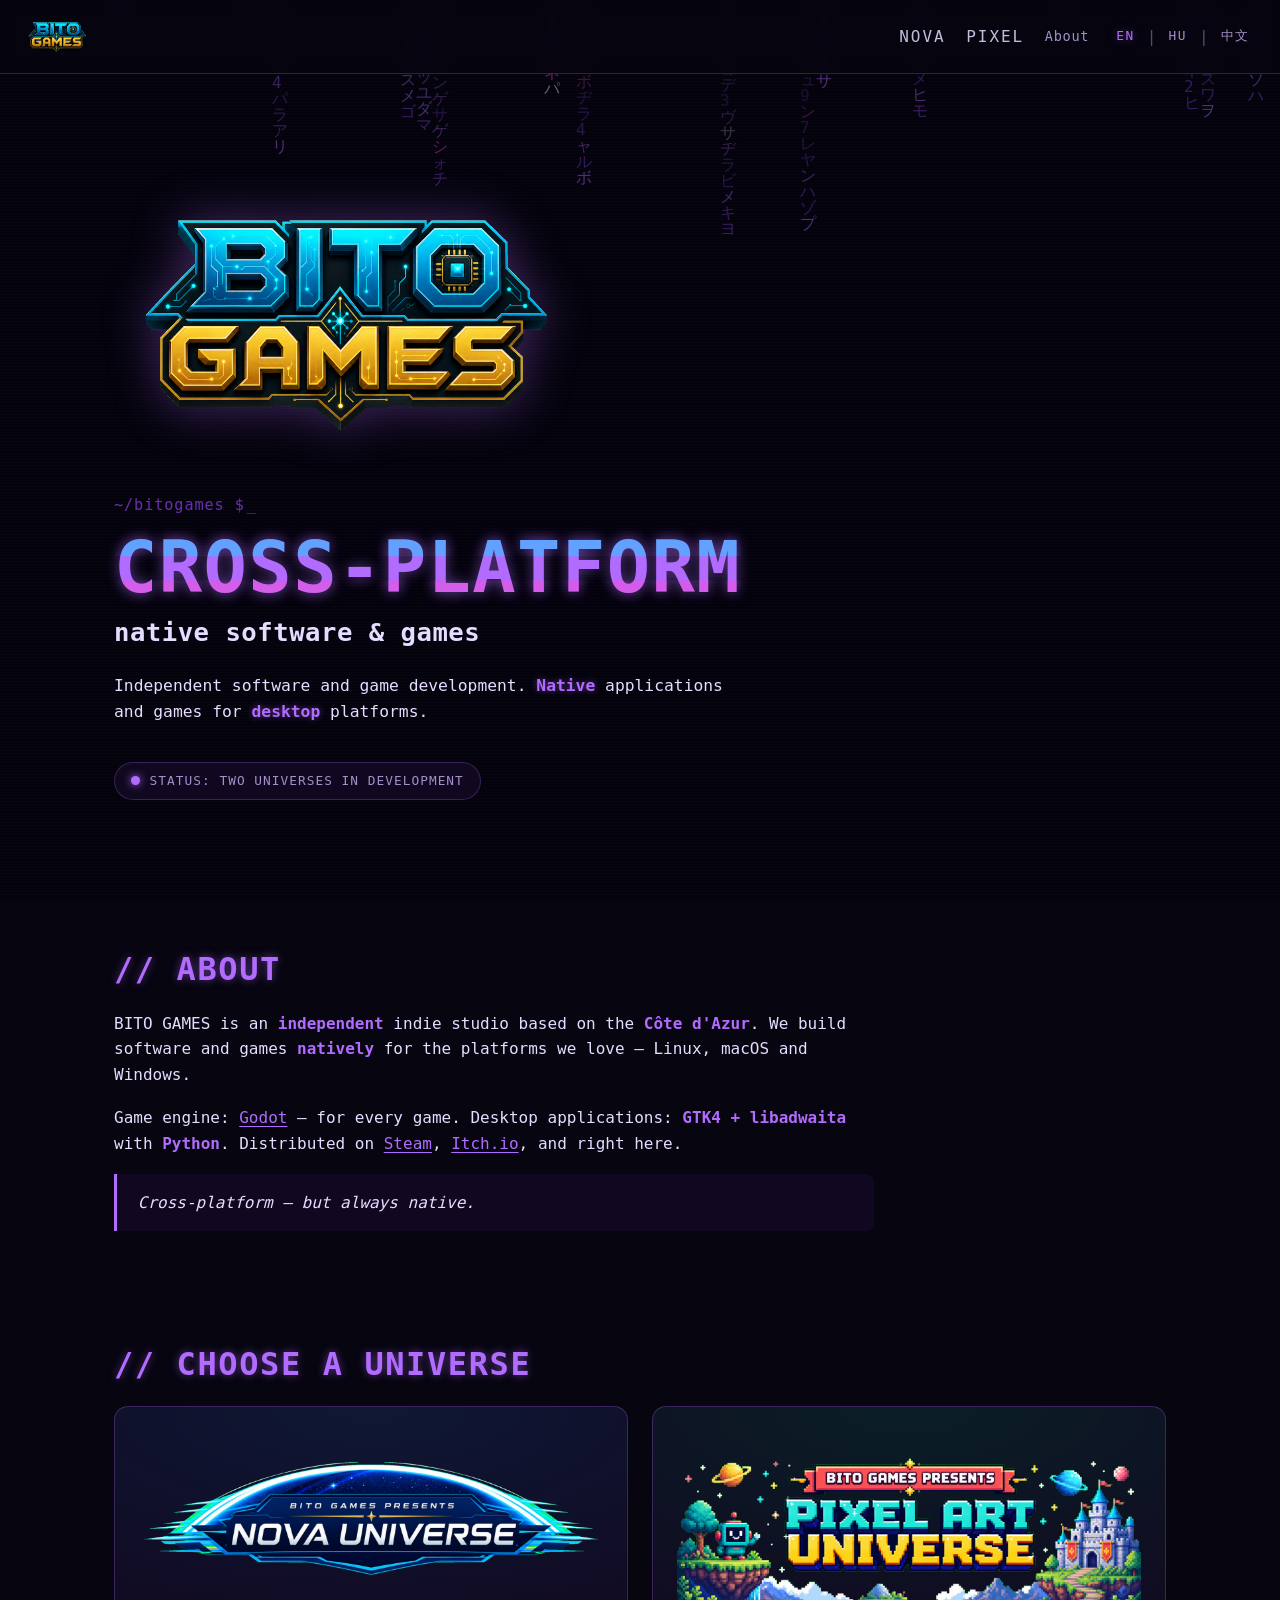
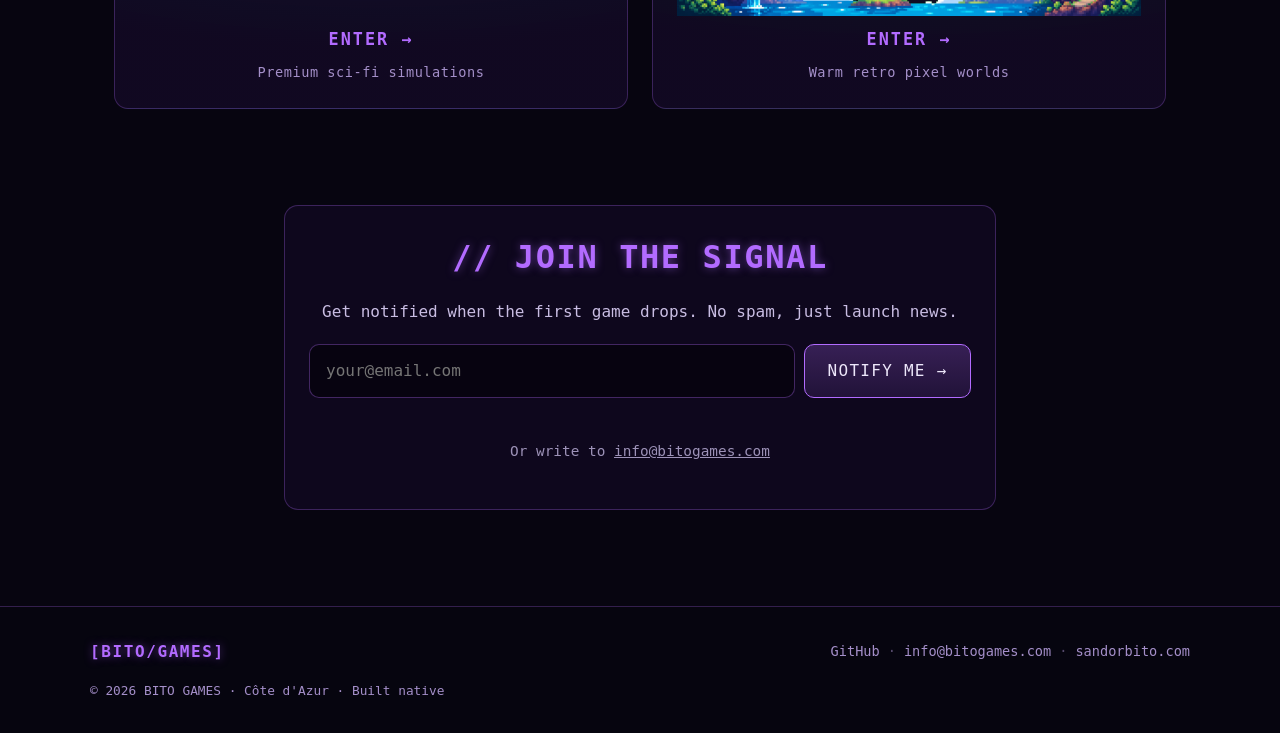
==== commit 08343097: "Fix: a Pixel-banner részletei eltűntek (image-rendering) - .px-hero__banner: image-rendering pixelat" ====
--- a/index.html
+++ b/index.html
@@ -349,7 +349,7 @@
   }
   .nv-hero-banner{
     display:block; width:min(880px,92%); height:auto; margin:0.5rem auto 1.6rem;
-    aspect-ratio:1983/793;
+    aspect-ratio:1400/560;
     filter:drop-shadow(0 0 40px rgba(78,168,255,0.28)) drop-shadow(0 14px 30px rgba(0,0,0,0.6));
     animation:nv-rise .7s ease-out both, nv-float 6s ease-in-out 0.7s infinite;
   }
@@ -542,7 +542,7 @@
   }
   .px-hero__banner{
     position:relative; z-index:2; display:block; margin:0 auto;
-    width:min(940px,94%); height:auto; image-rendering:pixelated; aspect-ratio:1983/793;
+    width:min(940px,94%); height:auto; image-rendering:auto; aspect-ratio:1400/560;
     filter:drop-shadow(0 6px 0 rgba(32,20,58,.35)); animation:px-float 5s steps(30) infinite;
   }
   @keyframes px-float{ 0%,100%{transform:translateY(0)} 50%{transform:translateY(-6px)} }
@@ -838,7 +838,7 @@
           <img class="nv-hero-banner"
                src="assets/branding/BITO_GAMES_NOVA_UNIVERSE_banner_v1_alpha.png"
                alt="NOVA UNIVERSE — the BITO Games simulation universe"
-               width="1983" height="793" decoding="async" />
+               width="1400" height="560" decoding="async" />
           <h1 id="nv-hero-h1" class="sr-only" tabindex="-1">NOVA Universe</h1>
           <p class="nv-hero-tagline" data-i18n="nova.tagline">Deep systems. Living worlds. Simulations you can lose yourself in.</p>
           <div class="nv-hero-status">
@@ -876,13 +876,11 @@
       </div>
       <div class="px-hero">
         <div class="px-hero__glow" aria-hidden="true"></div>
-        <div class="px-cloud c1" aria-hidden="true"></div>
-        <div class="px-cloud c2" aria-hidden="true"></div>
         <div class="px-spark s1" aria-hidden="true"></div>
         <div class="px-spark s2" aria-hidden="true"></div>
         <div class="px-spark s3" aria-hidden="true"></div>
         <div class="px-spark s4" aria-hidden="true"></div>
-        <img class="px-hero__banner" alt="" src="assets/branding/BITO_GAMES_PIXEL_ART_UNIVERSE_banner_v1_alpha.png" width="1983" height="793" decoding="async" />
+        <img class="px-hero__banner" alt="" src="assets/branding/BITO_GAMES_PIXEL_ART_UNIVERSE_banner_v1_alpha.png" width="1400" height="560" decoding="async" />
         <div class="px-wrap">
           <div class="px-sign">
             <h2 class="px-h px-h--pop" data-i18n="px.hero.sign">Small Worlds, Big Margins</h2>
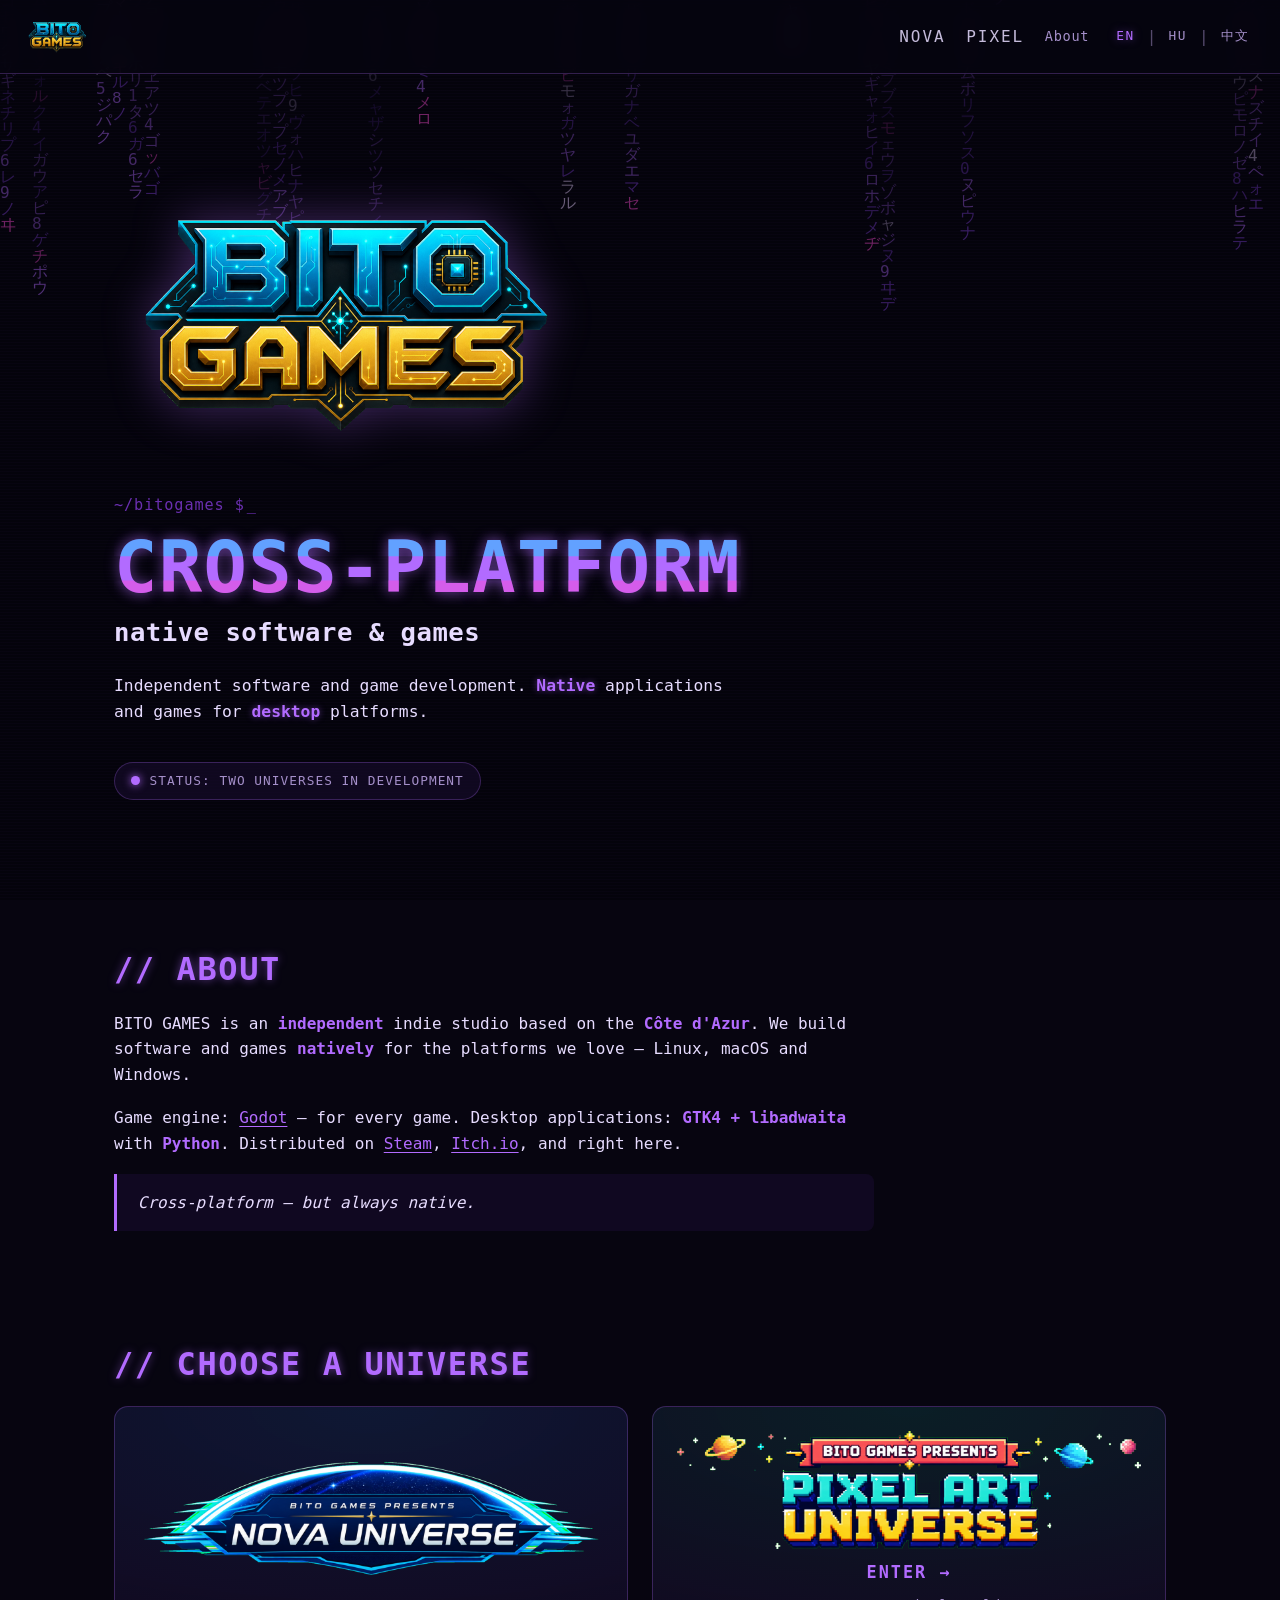
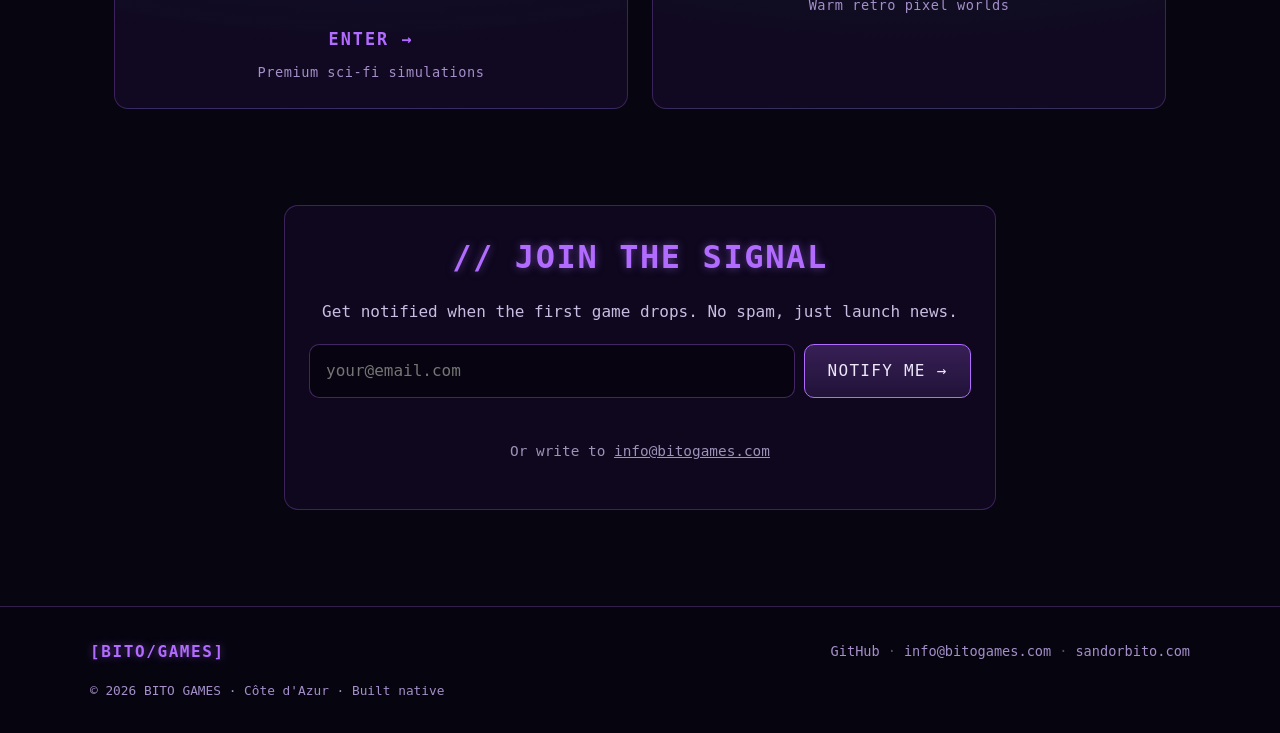
==== commit ba4bc38d: "Pixel-banner: csak a felirat marad (a tájelemek nincsenek a játékban) Sándor: a Feketelista első kép" ====
--- a/index.html
+++ b/index.html
@@ -349,7 +349,7 @@
   }
   .nv-hero-banner{
     display:block; width:min(880px,92%); height:auto; margin:0.5rem auto 1.6rem;
-    aspect-ratio:1400/560;
+    aspect-ratio:1400/357;
     filter:drop-shadow(0 0 40px rgba(78,168,255,0.28)) drop-shadow(0 14px 30px rgba(0,0,0,0.6));
     animation:nv-rise .7s ease-out both, nv-float 6s ease-in-out 0.7s infinite;
   }
@@ -542,7 +542,7 @@
   }
   .px-hero__banner{
     position:relative; z-index:2; display:block; margin:0 auto;
-    width:min(940px,94%); height:auto; image-rendering:auto; aspect-ratio:1400/560;
+    width:min(940px,94%); height:auto; image-rendering:auto; aspect-ratio:1400/357;
     filter:drop-shadow(0 6px 0 rgba(32,20,58,.35)); animation:px-float 5s steps(30) infinite;
   }
   @keyframes px-float{ 0%,100%{transform:translateY(0)} 50%{transform:translateY(-6px)} }
@@ -838,7 +838,7 @@
           <img class="nv-hero-banner"
                src="assets/branding/BITO_GAMES_NOVA_UNIVERSE_banner_v1_alpha.png"
                alt="NOVA UNIVERSE — the BITO Games simulation universe"
-               width="1400" height="560" decoding="async" />
+               width="1400" height="357" decoding="async" />
           <h1 id="nv-hero-h1" class="sr-only" tabindex="-1">NOVA Universe</h1>
           <p class="nv-hero-tagline" data-i18n="nova.tagline">Deep systems. Living worlds. Simulations you can lose yourself in.</p>
           <div class="nv-hero-status">
@@ -880,7 +880,7 @@
         <div class="px-spark s2" aria-hidden="true"></div>
         <div class="px-spark s3" aria-hidden="true"></div>
         <div class="px-spark s4" aria-hidden="true"></div>
-        <img class="px-hero__banner" alt="" src="assets/branding/BITO_GAMES_PIXEL_ART_UNIVERSE_banner_v1_alpha.png" width="1400" height="560" decoding="async" />
+        <img class="px-hero__banner" alt="" src="assets/branding/BITO_GAMES_PIXEL_ART_UNIVERSE_banner_v1_alpha.png" width="1400" height="357" decoding="async" />
         <div class="px-wrap">
           <div class="px-sign">
             <h2 class="px-h px-h--pop" data-i18n="px.hero.sign">Small Worlds, Big Margins</h2>
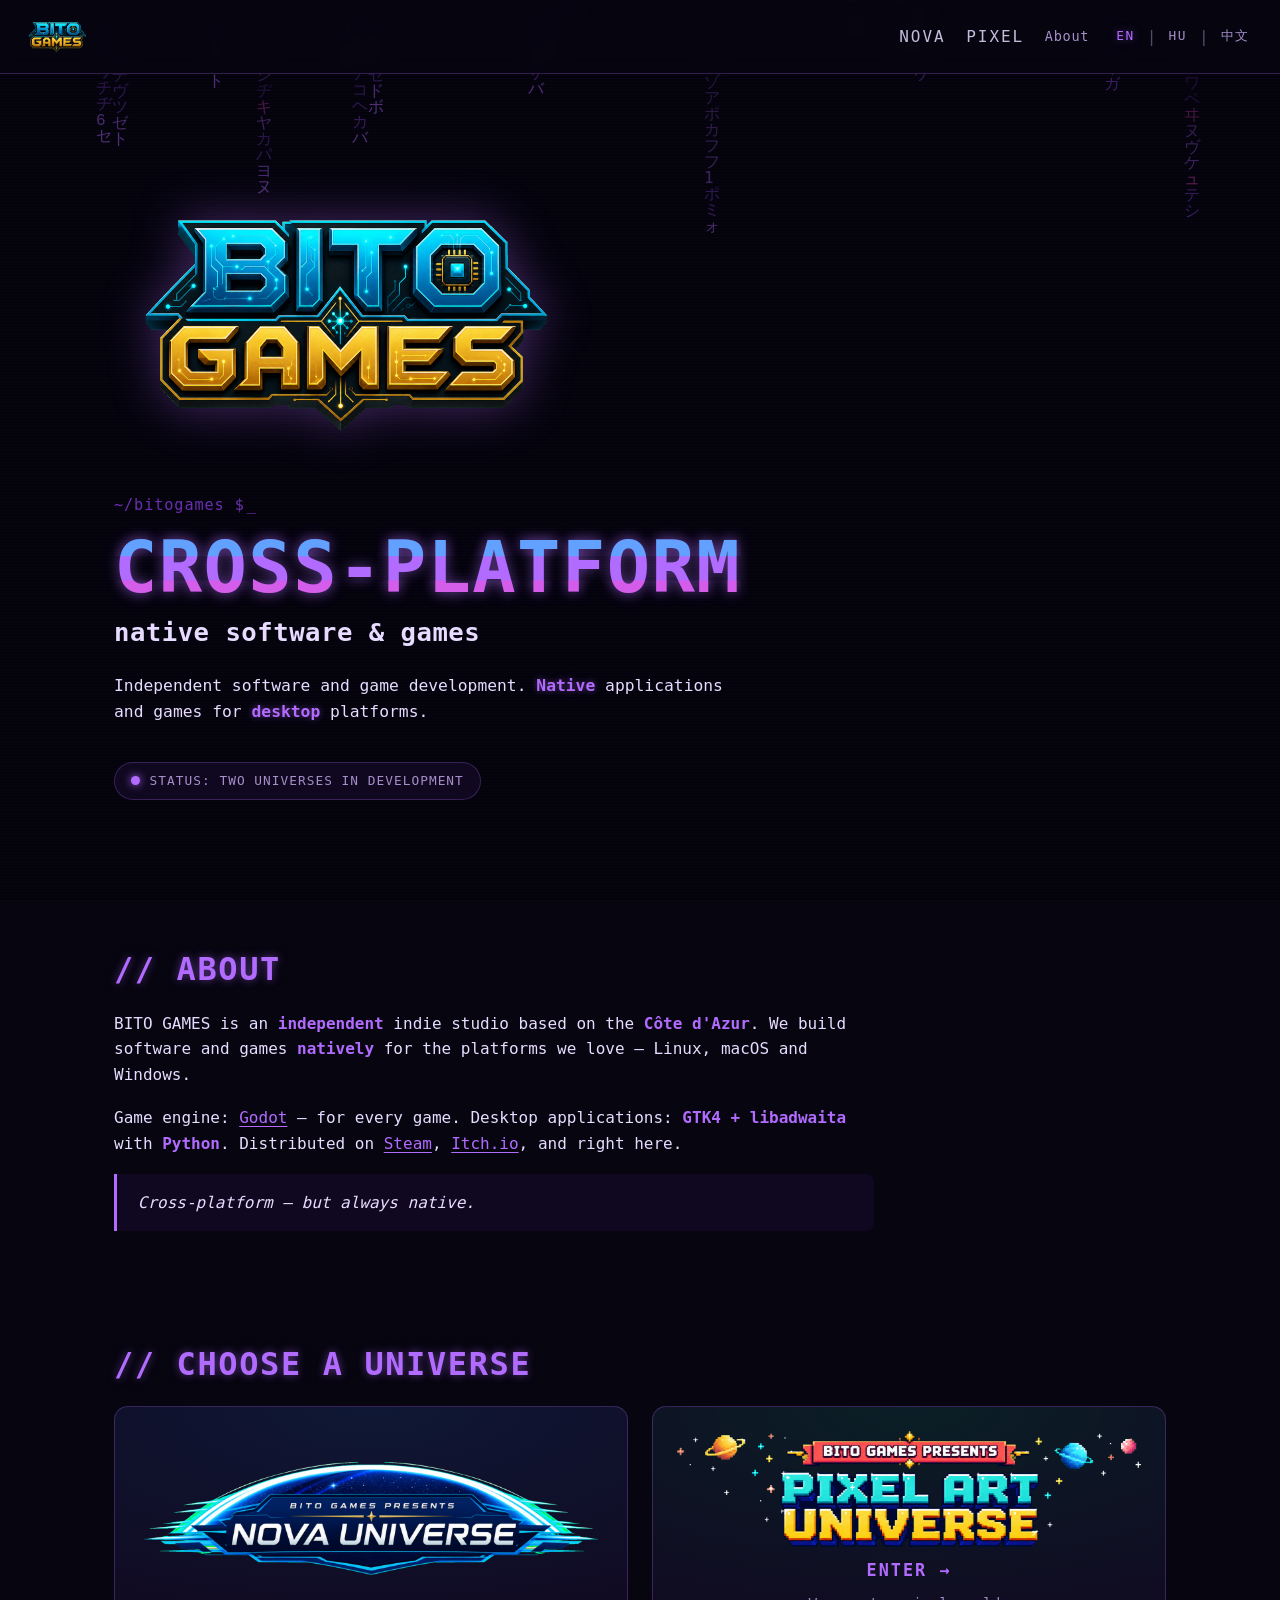
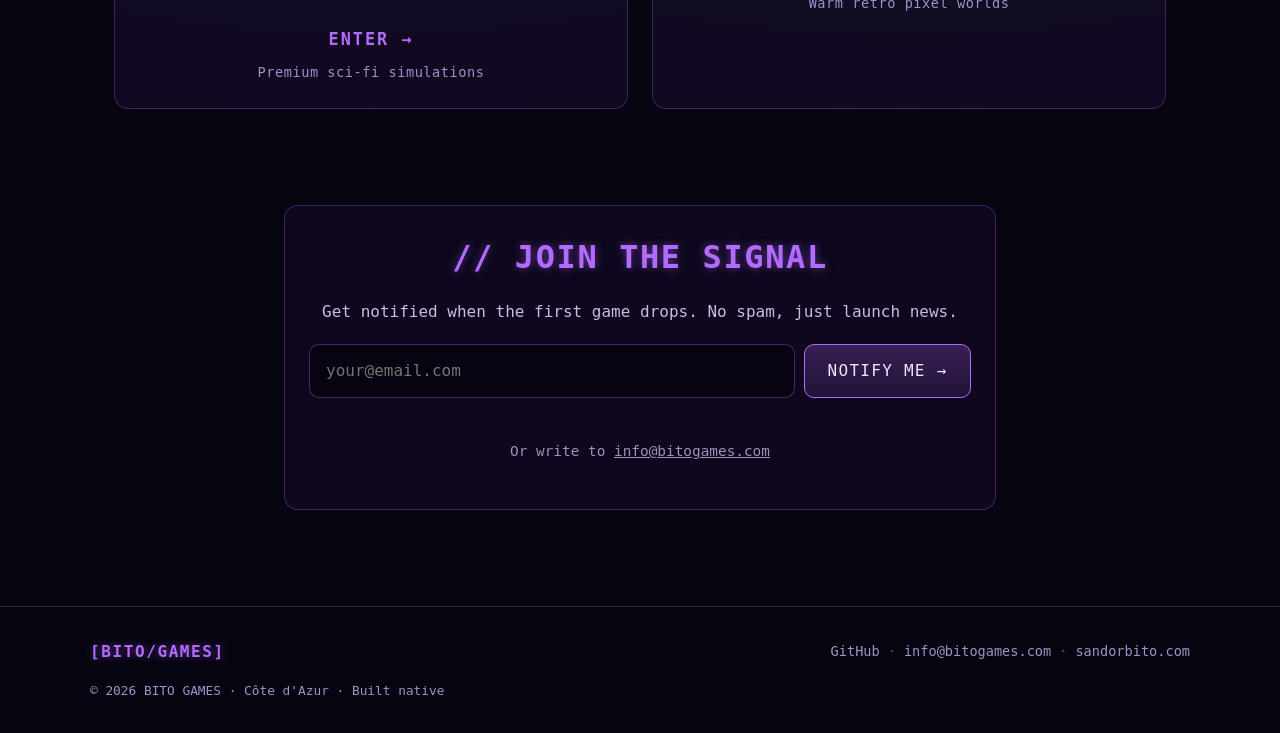
==== commit 7db00483: "Pixel-banner: a HIVATALOS v2 asset a Linuxról (nem a saját vágásom) Sándor jelezte, hogy a kész asse" ====
--- a/index.html
+++ b/index.html
@@ -349,7 +349,7 @@
   }
   .nv-hero-banner{
     display:block; width:min(880px,92%); height:auto; margin:0.5rem auto 1.6rem;
-    aspect-ratio:1400/357;
+    aspect-ratio:1400/351;
     filter:drop-shadow(0 0 40px rgba(78,168,255,0.28)) drop-shadow(0 14px 30px rgba(0,0,0,0.6));
     animation:nv-rise .7s ease-out both, nv-float 6s ease-in-out 0.7s infinite;
   }
@@ -542,7 +542,7 @@
   }
   .px-hero__banner{
     position:relative; z-index:2; display:block; margin:0 auto;
-    width:min(940px,94%); height:auto; image-rendering:auto; aspect-ratio:1400/357;
+    width:min(940px,94%); height:auto; image-rendering:auto; aspect-ratio:1400/351;
     filter:drop-shadow(0 6px 0 rgba(32,20,58,.35)); animation:px-float 5s steps(30) infinite;
   }
   @keyframes px-float{ 0%,100%{transform:translateY(0)} 50%{transform:translateY(-6px)} }
@@ -880,7 +880,7 @@
         <div class="px-spark s2" aria-hidden="true"></div>
         <div class="px-spark s3" aria-hidden="true"></div>
         <div class="px-spark s4" aria-hidden="true"></div>
-        <img class="px-hero__banner" alt="" src="assets/branding/BITO_GAMES_PIXEL_ART_UNIVERSE_banner_v1_alpha.png" width="1400" height="357" decoding="async" />
+        <img class="px-hero__banner" alt="" src="assets/branding/BITO_GAMES_PIXEL_ART_UNIVERSE_banner_v1_alpha.png" width="1400" height="351" decoding="async" />
         <div class="px-wrap">
           <div class="px-sign">
             <h2 class="px-h px-h--pop" data-i18n="px.hero.sign">Small Worlds, Big Margins</h2>
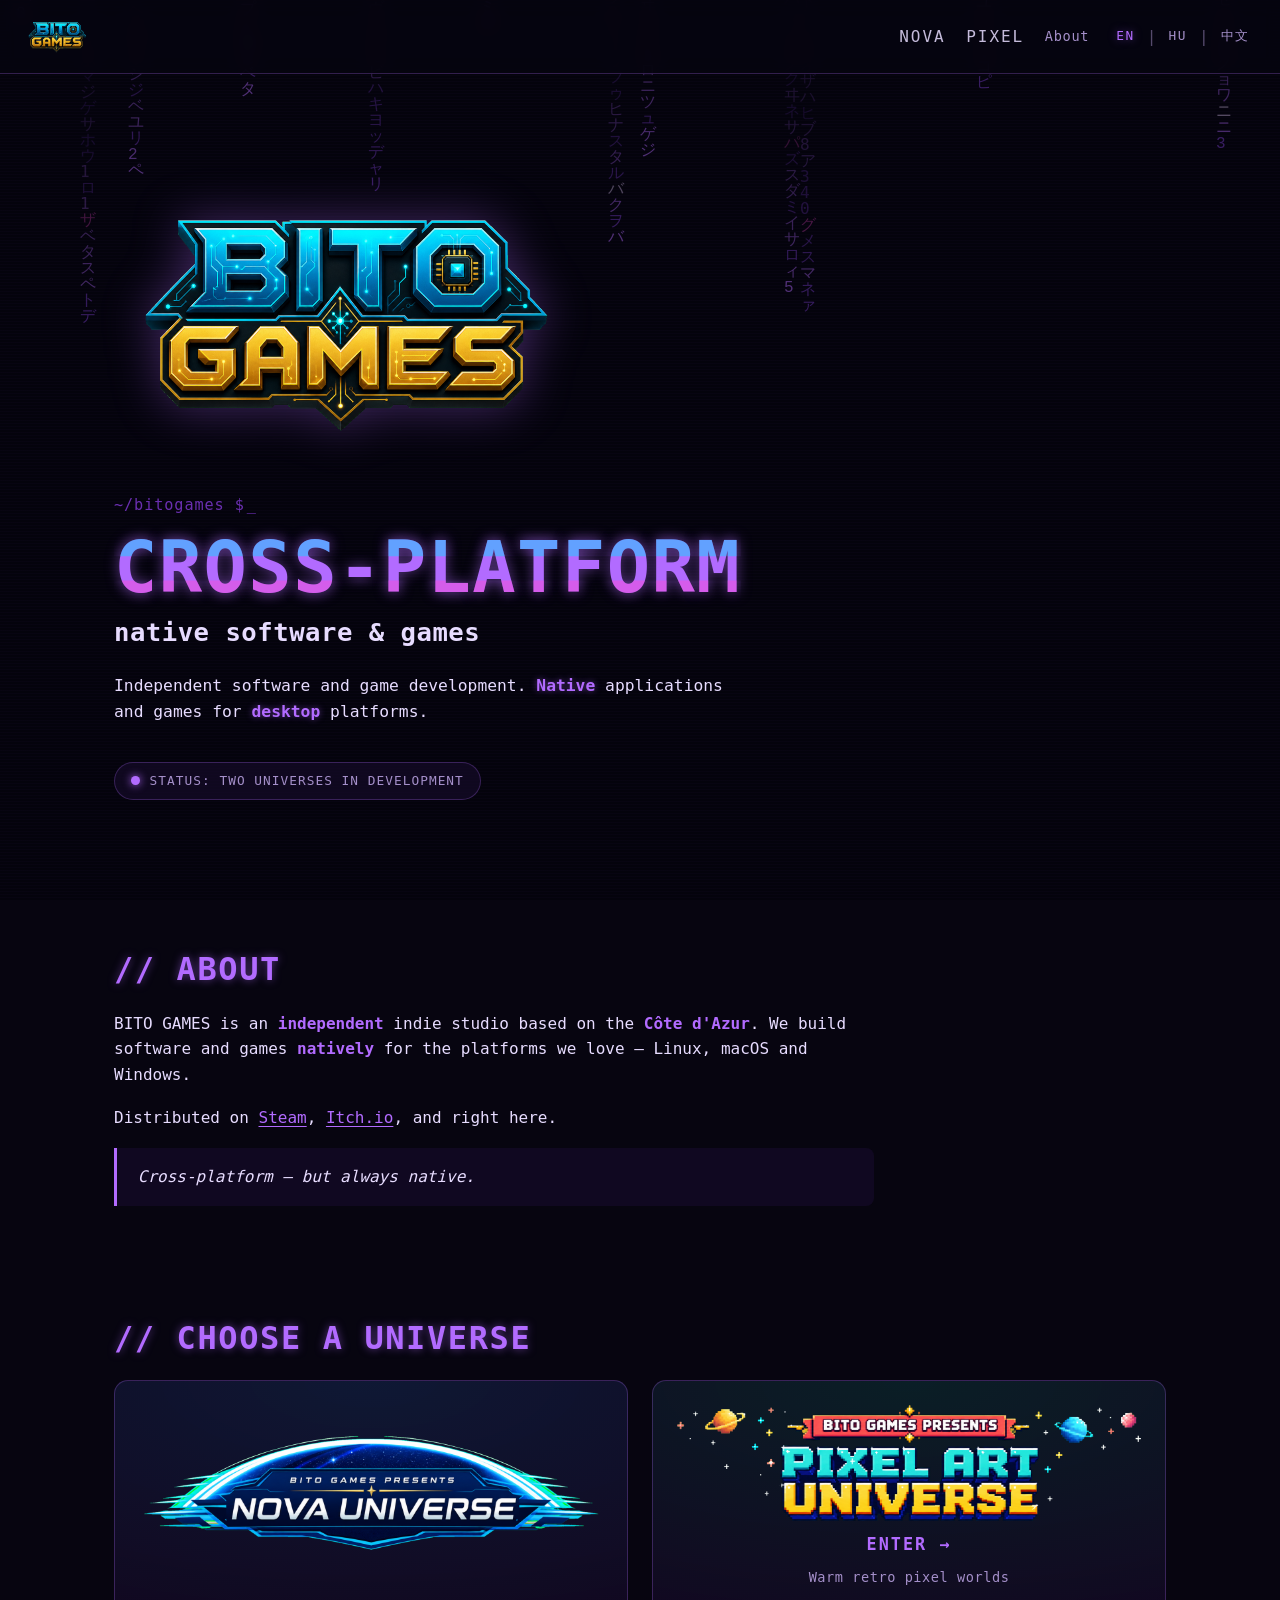
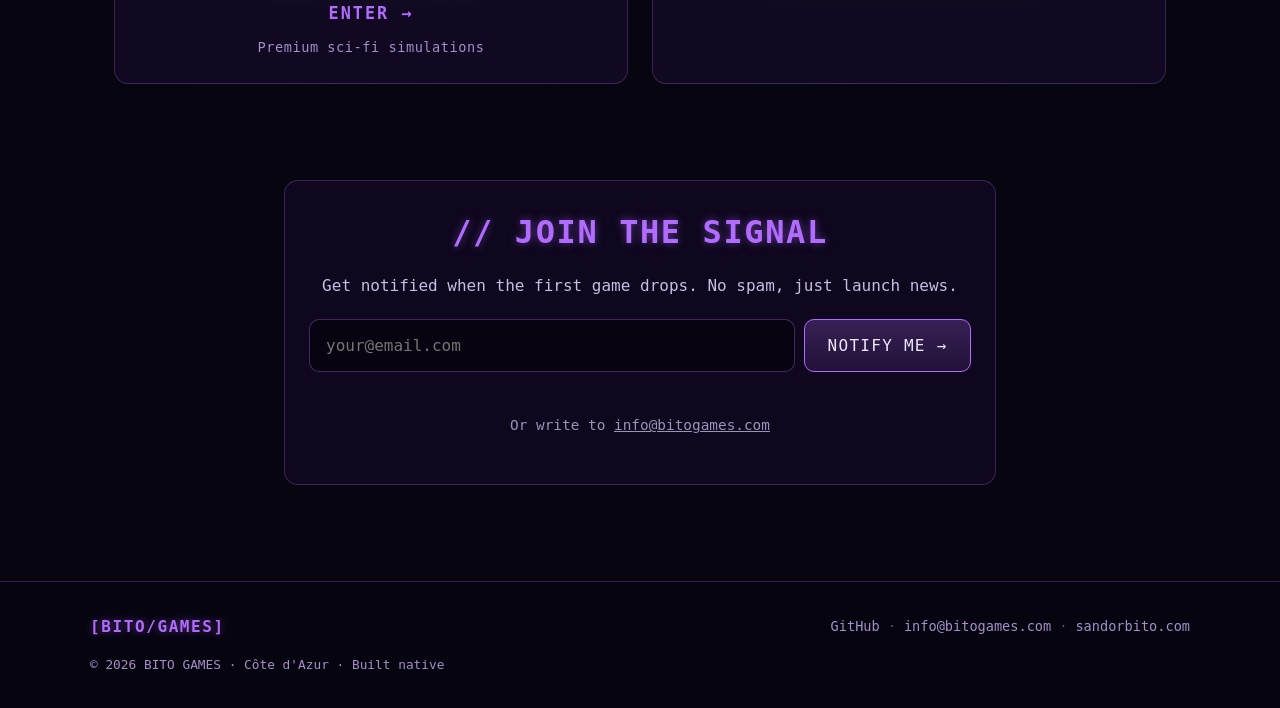
==== commit 3455f70f: "Motor/tech-stack említések törölve az oldalról Sándor: a játékost nem érdekli, milyen motoron fut. A" ====
--- a/index.html
+++ b/index.html
@@ -783,7 +783,7 @@
             BITO GAMES is an <strong>independent</strong> indie studio based on the <strong>Côte d'Azur</strong>. We build software and games <strong>natively</strong> for the platforms we love — Linux, macOS and Windows.
           </p>
           <p data-i18n-html="about.p2.html">
-            Game engine: <a href="https://godotengine.org" target="_blank" rel="noopener">Godot</a> — for every game. Desktop applications: <strong>GTK4 + libadwaita</strong> with <strong>Python</strong>. Distributed on <a href="https://store.steampowered.com" target="_blank" rel="noopener">Steam</a>, <a href="https://itch.io" target="_blank" rel="noopener">Itch.io</a>, and right here.
+            Distributed on <a href="https://store.steampowered.com" target="_blank" rel="noopener">Steam</a>, <a href="https://itch.io" target="_blank" rel="noopener">Itch.io</a>, and right here.
           </p>
           <p class="about-philosophy" data-i18n="about.quote">Cross-platform — but always native.</p>
         </div>
@@ -990,7 +990,7 @@
         "hero.status":"STATUS: TWO UNIVERSES IN DEVELOPMENT",
         "about.title":"// ABOUT",
         "about.p1.html":"BITO GAMES is an <strong>independent</strong> indie studio based on the <strong>Côte d'Azur</strong>. We build software and games <strong>natively</strong> for the platforms we love — Linux, macOS and Windows.",
-        "about.p2.html":"Game engine: <a href=\"https://godotengine.org\" target=\"_blank\" rel=\"noopener\">Godot</a> — for every game. Desktop applications: <strong>GTK4 + libadwaita</strong> with <strong>Python</strong>. Distributed on <a href=\"https://store.steampowered.com\" target=\"_blank\" rel=\"noopener\">Steam</a>, <a href=\"https://itch.io\" target=\"_blank\" rel=\"noopener\">Itch.io</a>, and right here.",
+        "about.p2.html":"Distributed on <a href=\"https://store.steampowered.com\" target=\"_blank\" rel=\"noopener\">Steam</a>, <a href=\"https://itch.io\" target=\"_blank\" rel=\"noopener\">Itch.io</a>, and right here.",
         "about.quote":"Cross-platform — but always native.",
         "universes.title":"// CHOOSE A UNIVERSE",
         "universes.nova.cta":"ENTER →", "universes.nova.tag":"Premium sci-fi simulations",
@@ -1024,7 +1024,7 @@
         "hero.status":"ÁLLAPOT: KÉT UNIVERZUM FEJLESZTÉS ALATT",
         "about.title":"// RÓLUNK",
         "about.p1.html":"A BITO GAMES egy <strong>független</strong> indie stúdió a <strong>Francia Riviérán</strong>. Szoftvereket és játékokat fejlesztünk <strong>natívan</strong> azokra a platformokra, amiket szeretünk — Linux, macOS és Windows.",
-        "about.p2.html":"Játékmotor: <a href=\"https://godotengine.org\" target=\"_blank\" rel=\"noopener\">Godot</a> — minden játékhoz. Asztali alkalmazások: <strong>GTK4 + libadwaita</strong>, <strong>Python</strong>nal. Disztribúció: <a href=\"https://store.steampowered.com\" target=\"_blank\" rel=\"noopener\">Steam</a>, <a href=\"https://itch.io\" target=\"_blank\" rel=\"noopener\">Itch.io</a>, és itt.",
+        "about.p2.html":"Disztribúció: <a href=\"https://store.steampowered.com\" target=\"_blank\" rel=\"noopener\">Steam</a>, <a href=\"https://itch.io\" target=\"_blank\" rel=\"noopener\">Itch.io</a>, és itt.",
         "about.quote":"Többplatformos — de mindig natív.",
         "universes.title":"// VÁLASSZ UNIVERZUMOT",
         "universes.nova.cta":"BELÉPÉS →", "universes.nova.tag":"Prémium sci-fi szimulációk",
@@ -1055,7 +1055,7 @@
         "hero.status":"状态：两个宇宙开发中",
         "about.title":"// 关于",
         "about.p1.html":"BITO GAMES 是一家位于蔚蓝海岸的<strong>独立</strong>工作室，为我们热爱的平台——Linux、macOS、Windows——<strong>原生</strong>开发软件与游戏。",
-        "about.p2.html":"游戏引擎：<a href=\"https://godotengine.org\" target=\"_blank\" rel=\"noopener\">Godot</a>。桌面应用：<strong>GTK4 + libadwaita</strong>（<strong>Python</strong>）。发行于 <a href=\"https://store.steampowered.com\" target=\"_blank\" rel=\"noopener\">Steam</a>、<a href=\"https://itch.io\" target=\"_blank\" rel=\"noopener\">Itch.io</a>，以及这里。",
+        "about.p2.html":"发行于 <a href=\"https://store.steampowered.com\" target=\"_blank\" rel=\"noopener\">Steam</a>、<a href=\"https://itch.io\" target=\"_blank\" rel=\"noopener\">Itch.io</a>，以及这里。",
         "about.quote":"跨平台——但始终原生。",
         "universes.title":"// 选择一个宇宙",
         "universes.nova.cta":"进入 →", "universes.nova.tag":"高端科幻模拟",
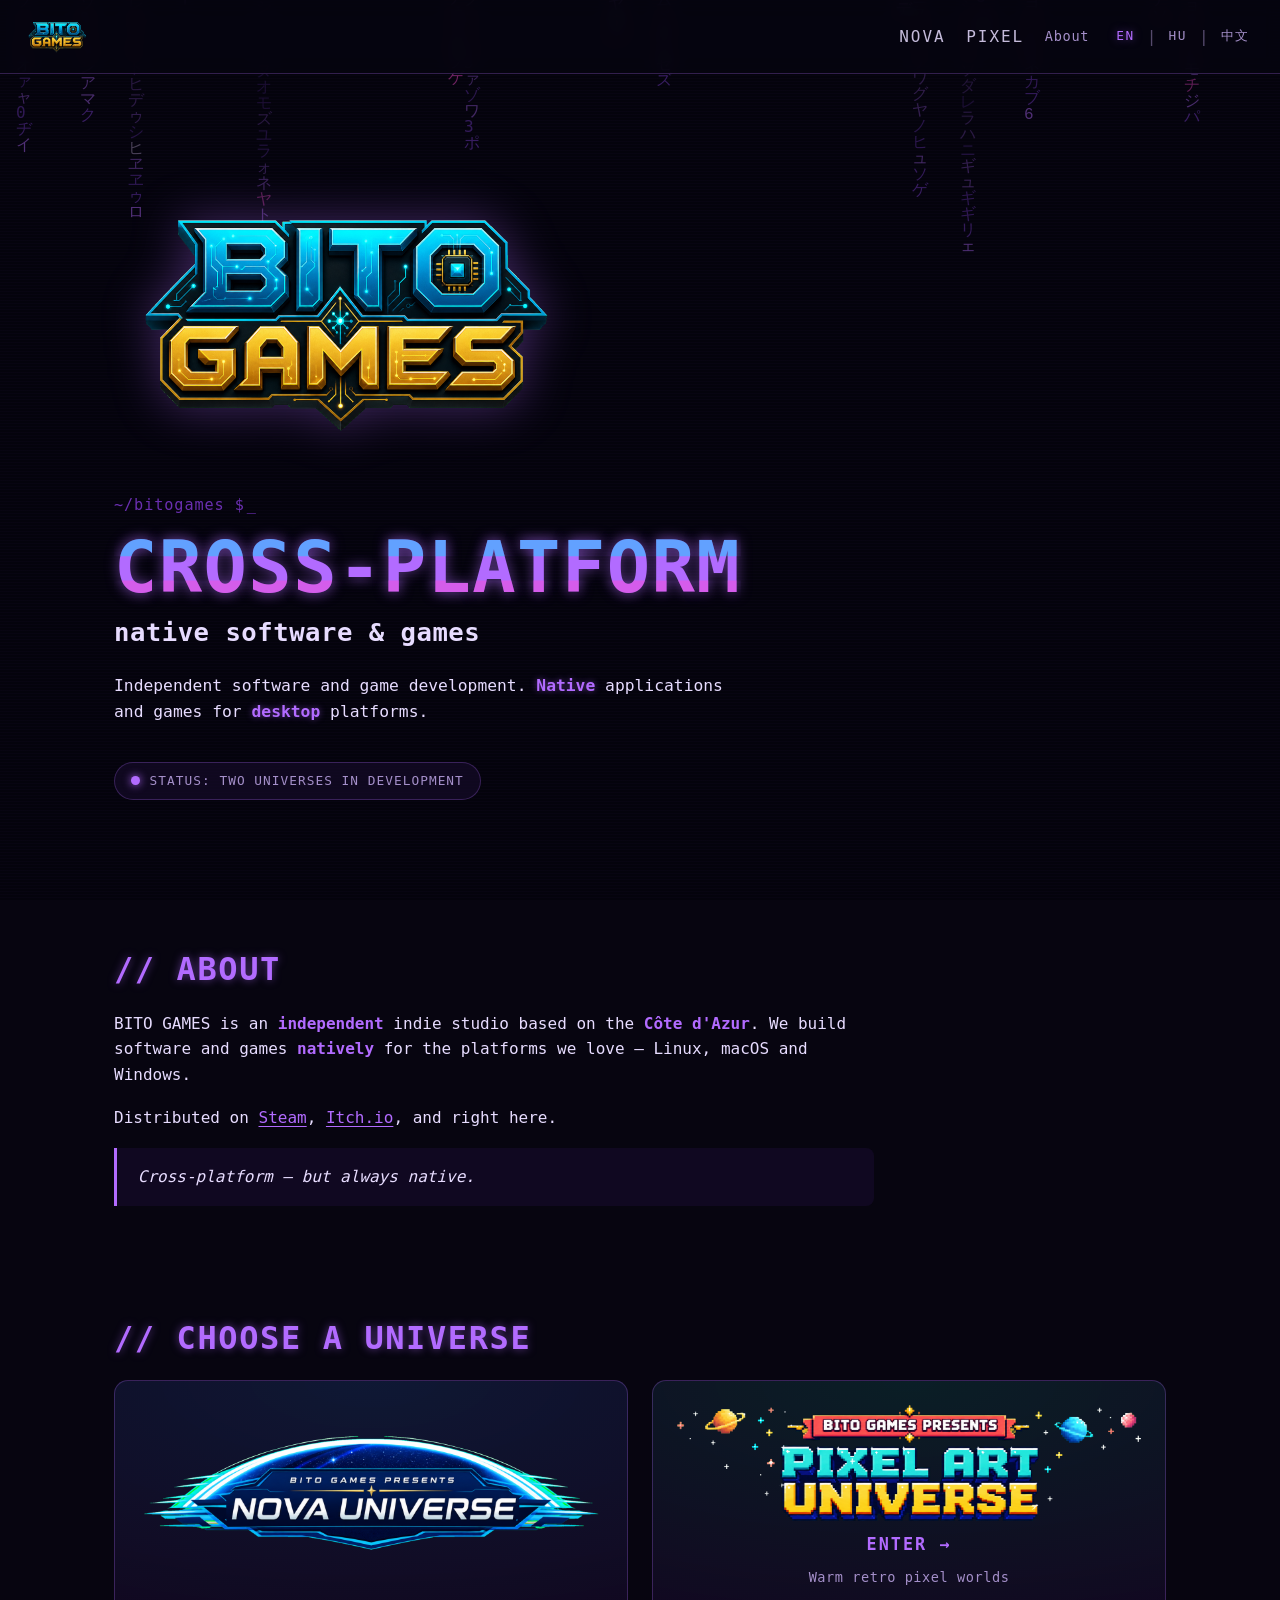
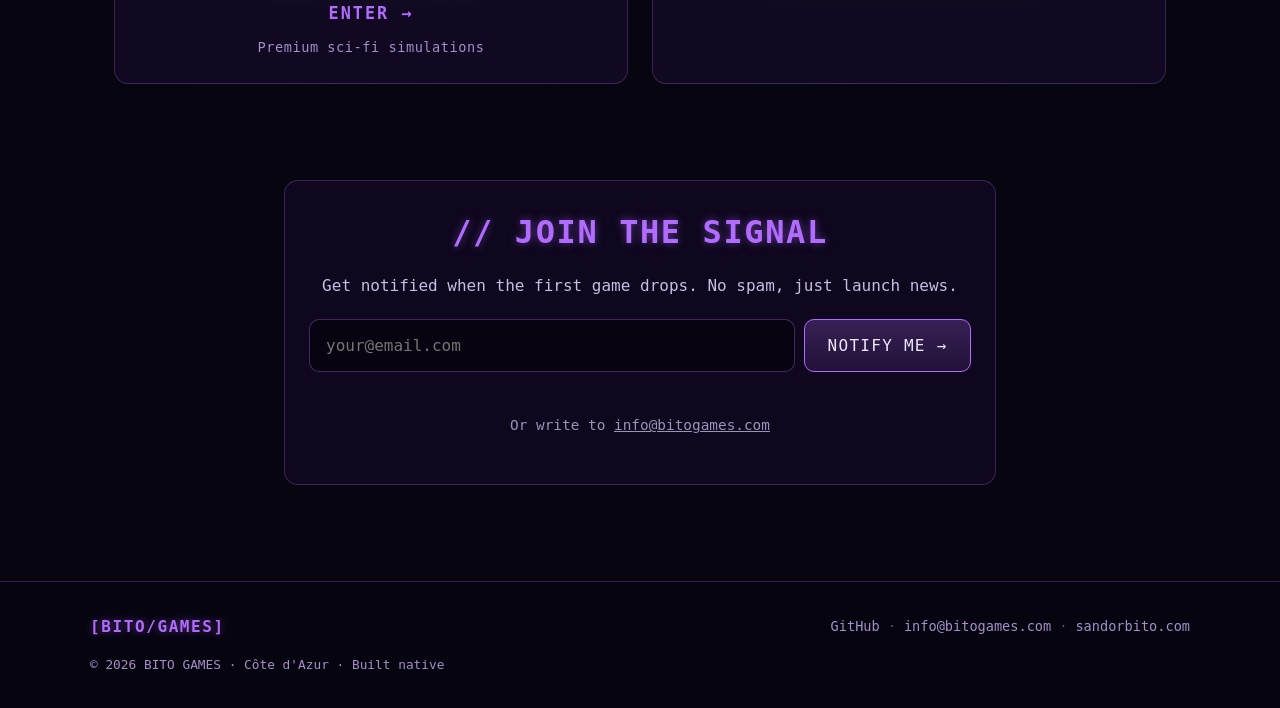
==== commit d2570343: "Fix: a pixel-feliratok duplázva lógtak egymáson Az árnyék eltolása FIX pixelben volt (4px + 7px), a " ====
--- a/index.html
+++ b/index.html
@@ -499,17 +499,17 @@
     font-family:var(--px-disp); font-weight:900; text-transform:uppercase;
     letter-spacing:.03em; line-height:1.08; -webkit-font-smoothing:none; margin:0;
   }
-  .px-h--ink{ color:var(--px-ink); text-shadow:3px 3px 0 var(--px-turq), 6px 6px 0 var(--px-ink); }
-  .px-h--ink.is-gold{ text-shadow:3px 3px 0 var(--px-gold), 6px 6px 0 var(--px-ink); }
-  .px-h--ink.is-coral{ text-shadow:3px 3px 0 var(--px-coral), 6px 6px 0 var(--px-ink); }
+  .px-h--ink{ color:var(--px-ink); text-shadow:0.09em 0.09em 0 var(--px-turq), 0.15em 0.15em 0 var(--px-ink); }
+  .px-h--ink.is-gold{ text-shadow:0.09em 0.09em 0 var(--px-gold), 0.15em 0.15em 0 var(--px-ink); }
+  .px-h--ink.is-coral{ text-shadow:0.09em 0.09em 0 var(--px-coral), 0.15em 0.15em 0 var(--px-ink); }
   .px-h--pop{
     color:var(--px-cream);
     text-shadow:
       2px 0 var(--px-ink),-2px 0 var(--px-ink),0 2px var(--px-ink),0 -2px var(--px-ink),
       2px 2px var(--px-ink),-2px 2px var(--px-ink),2px -2px var(--px-ink),-2px -2px var(--px-ink),
-      4px 4px 0 var(--px-turq), 7px 7px 0 var(--px-ink);
-  }
-  .px-h--sm{ color:var(--px-ink); letter-spacing:.05em; text-shadow:2px 2px 0 var(--px-turq); }
+      0.07em 0.07em 0 var(--px-turq), 0.12em 0.12em 0 var(--px-ink);
+  }
+  .px-h--sm{ color:var(--px-ink); letter-spacing:.05em; text-shadow:0.08em 0.08em 0 var(--px-turq); }
 
   .px-topbar{ padding:10px 0; }
   .px-topbar__inner{
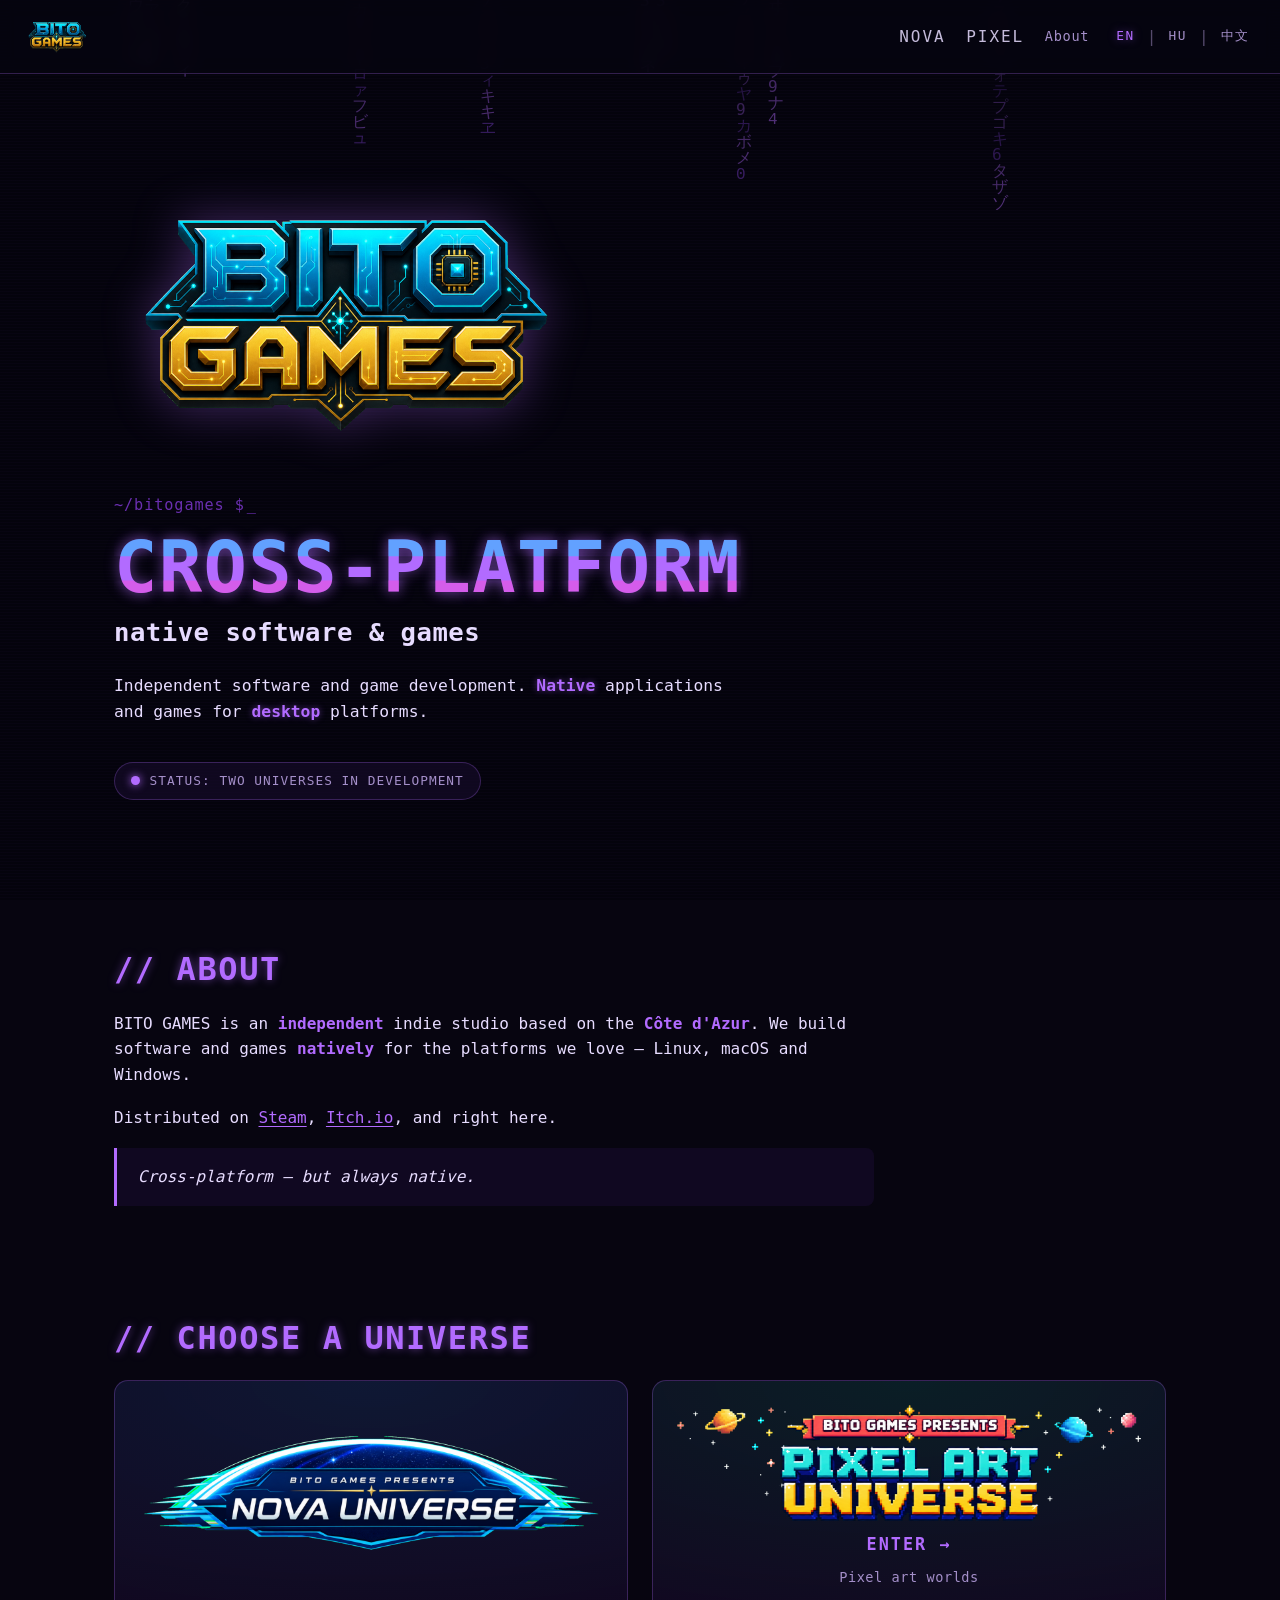
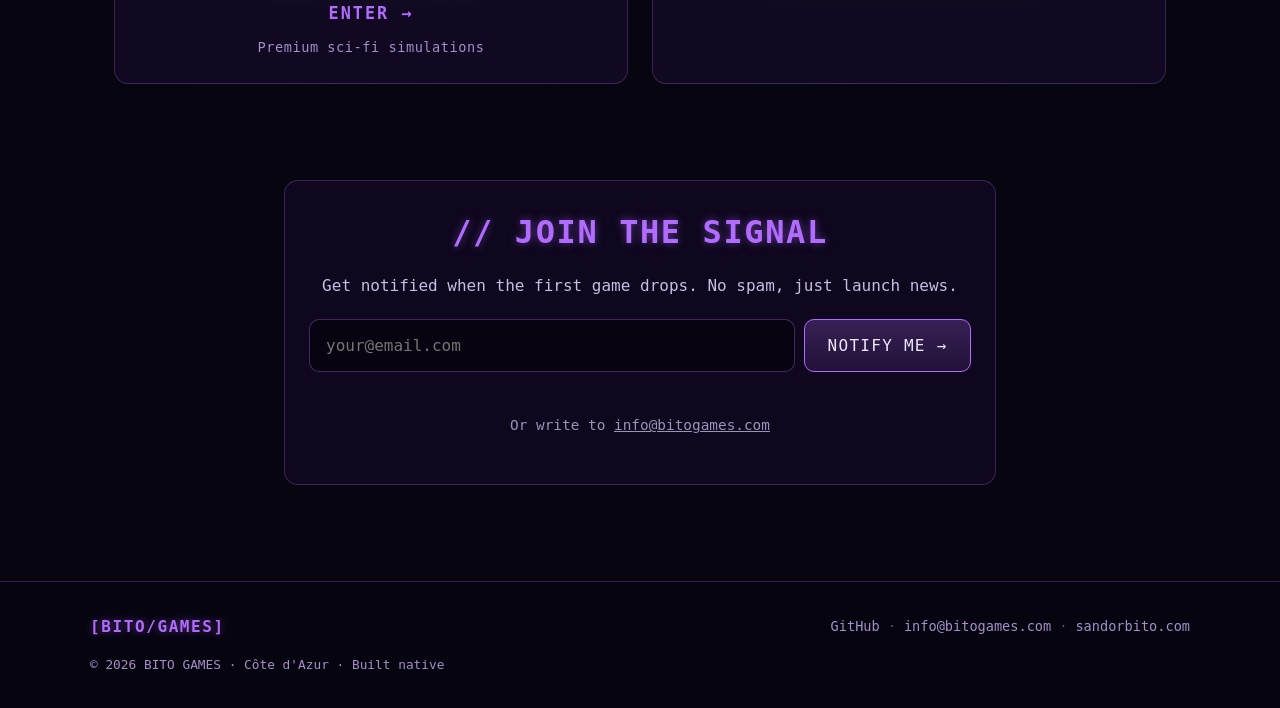
==== commit 9925a324: "Fix: gorgeteskor megallo matrix eso + hamis "kezzel rajzolt" allitas 1) MATRIX ESO MEGALLT GORGETESK" ====
--- a/index.html
+++ b/index.html
@@ -800,7 +800,7 @@
           <button class="universe-card universe-card--pixel" data-goto="pixel" type="button" aria-label="Enter Pixel Art Universe">
             <img class="universe-banner" src="assets/branding/BITO_GAMES_PIXEL_ART_UNIVERSE_banner_v1_alpha.png" alt="Pixel Art Universe — retro pixel games" loading="lazy" decoding="async" />
             <span class="universe-cta" data-i18n="universes.pixel.cta">ENTER →</span>
-            <span class="universe-tagline" data-i18n="universes.pixel.tag">Warm retro pixel worlds</span>
+            <span class="universe-tagline" data-i18n="universes.pixel.tag">Pixel art worlds</span>
           </button>
         </div>
       </section>
@@ -884,7 +884,7 @@
         <div class="px-wrap">
           <div class="px-sign">
             <h2 class="px-h px-h--pop" data-i18n="px.hero.sign">Small Worlds, Big Margins</h2>
-            <p data-i18n="px.hero.lede">Hand-made 2D games about trade, routes and clever little economies. Same simple pieces every run — a brand-new puzzle every time.</p>
+            <p data-i18n="px.hero.lede">2D games about trade, routes and clever little economies. Same simple pieces every run — a brand-new puzzle every time.</p>
           </div>
           <a class="px-cta" href="#pixel-games" data-i18n="px.hero.cta">▼ Play the Lineup</a>
         </div>
@@ -994,7 +994,7 @@
         "about.quote":"Cross-platform — but always native.",
         "universes.title":"// CHOOSE A UNIVERSE",
         "universes.nova.cta":"ENTER →", "universes.nova.tag":"Premium sci-fi simulations",
-        "universes.pixel.cta":"ENTER →", "universes.pixel.tag":"Warm retro pixel worlds",
+        "universes.pixel.cta":"ENTER →", "universes.pixel.tag":"Pixel art worlds",
         "footer.copy":"© 2026 BITO GAMES · Côte d'Azur · Built native",
         /* NOVA */
         "nova.sector":"SECTOR // NOVA UNIVERSE", "nova.eyebrow":"THE SIMULATIONS DIVISION",
@@ -1006,7 +1006,7 @@
         /* PIXEL */
         "px.back":"◄ BITO Games", "px.crumb":"Pixel Art Universe", "px.nav.games":"Games",
         "px.hero.sign":"Small Worlds, Big Margins",
-        "px.hero.lede":"Hand-made 2D games about trade, routes and clever little economies. Same simple pieces every run — a brand-new puzzle every time.",
+        "px.hero.lede":"2D games about trade, routes and clever little economies. Same simple pieces every run — a brand-new puzzle every time.",
         "px.hero.cta":"▼ Play the Lineup",
         "px.games.title":"The Lineup", "px.games.sub":"Two trade-puzzle worlds, one pixel at a time.",
         "px.dl.heading":"Get it on", "px.dl.note":"Store links land when each build ships.",
@@ -1028,7 +1028,7 @@
         "about.quote":"Többplatformos — de mindig natív.",
         "universes.title":"// VÁLASSZ UNIVERZUMOT",
         "universes.nova.cta":"BELÉPÉS →", "universes.nova.tag":"Prémium sci-fi szimulációk",
-        "universes.pixel.cta":"BELÉPÉS →", "universes.pixel.tag":"Meleg, retró pixel-világok",
+        "universes.pixel.cta":"BELÉPÉS →", "universes.pixel.tag":"Pixel art világok",
         "footer.copy":"© 2026 BITO GAMES · Francia Riviéra · Natív fejlesztés",
         "nova.sector":"SZEKTOR // NOVA UNIVERZUM", "nova.eyebrow":"A SZIMULÁCIÓS RÉSZLEG",
         "nova.tagline":"Mély rendszerek. Élő világok. Szimulációk, amelyekben elveszel.",
@@ -1038,7 +1038,7 @@
         "nova.footer":"NOVA UNIVERZUM // BITO GAMES — Francia Riviéra",
         "px.back":"◄ BITO Games", "px.crumb":"Pixel Art Univerzum", "px.nav.games":"Játékok",
         "px.hero.sign":"Kis világok, nagy haszon",
-        "px.hero.lede":"Kézzel készített 2D játékok kereskedelemről, útvonalakról és okos kis gazdaságokról. Minden futásban ugyanazok az egyszerű elemek — mégis mindig új fejtörő.",
+        "px.hero.lede":"2D játékok kereskedelemről, útvonalakról és okos kis gazdaságokról. Minden futásban ugyanazok az egyszerű elemek — mégis mindig új fejtörő.",
         "px.hero.cta":"▼ Nézd a felhozatalt",
         "px.games.title":"A felhozatal", "px.games.sub":"Két kereskedős fejtörő-világ, pixelről pixelre.",
         "px.dl.heading":"Töltsd le", "px.dl.note":"A bolti linkek az egyes buildek megjelenésekor kerülnek ki.",
@@ -1059,7 +1059,7 @@
         "about.quote":"跨平台——但始终原生。",
         "universes.title":"// 选择一个宇宙",
         "universes.nova.cta":"进入 →", "universes.nova.tag":"高端科幻模拟",
-        "universes.pixel.cta":"进入 →", "universes.pixel.tag":"温暖的复古像素世界",
+        "universes.pixel.cta":"进入 →", "universes.pixel.tag":"像素艺术世界",
         "footer.copy":"© 2026 BITO GAMES · 蔚蓝海岸 · 原生打造",
         "nova.sector":"区域 // NOVA 宇宙", "nova.eyebrow":"模拟部门",
         "nova.tagline":"深层系统。鲜活世界。令你沉浸的模拟。",
@@ -1069,7 +1069,7 @@
         "nova.footer":"NOVA 宇宙 // BITO GAMES — 蔚蓝海岸",
         "px.back":"◄ BITO Games", "px.crumb":"像素艺术宇宙", "px.nav.games":"游戏",
         "px.hero.sign":"小世界，大利润",
-        "px.hero.lede":"手工打造的 2D 游戏，关于贸易、路线与精巧的小经济。每局相同的简单元素，却是全新的谜题。",
+        "px.hero.lede":"2D 游戏，关于贸易、路线与精巧的小经济。每局相同的简单元素，却是全新的谜题。",
         "px.hero.cta":"▼ 查看阵容",
         "px.games.title":"游戏阵容", "px.games.sub":"两个贸易解谜世界，一次一个像素。",
         "px.dl.heading":"获取方式", "px.dl.note":"各版本上线时将提供商店链接。",
